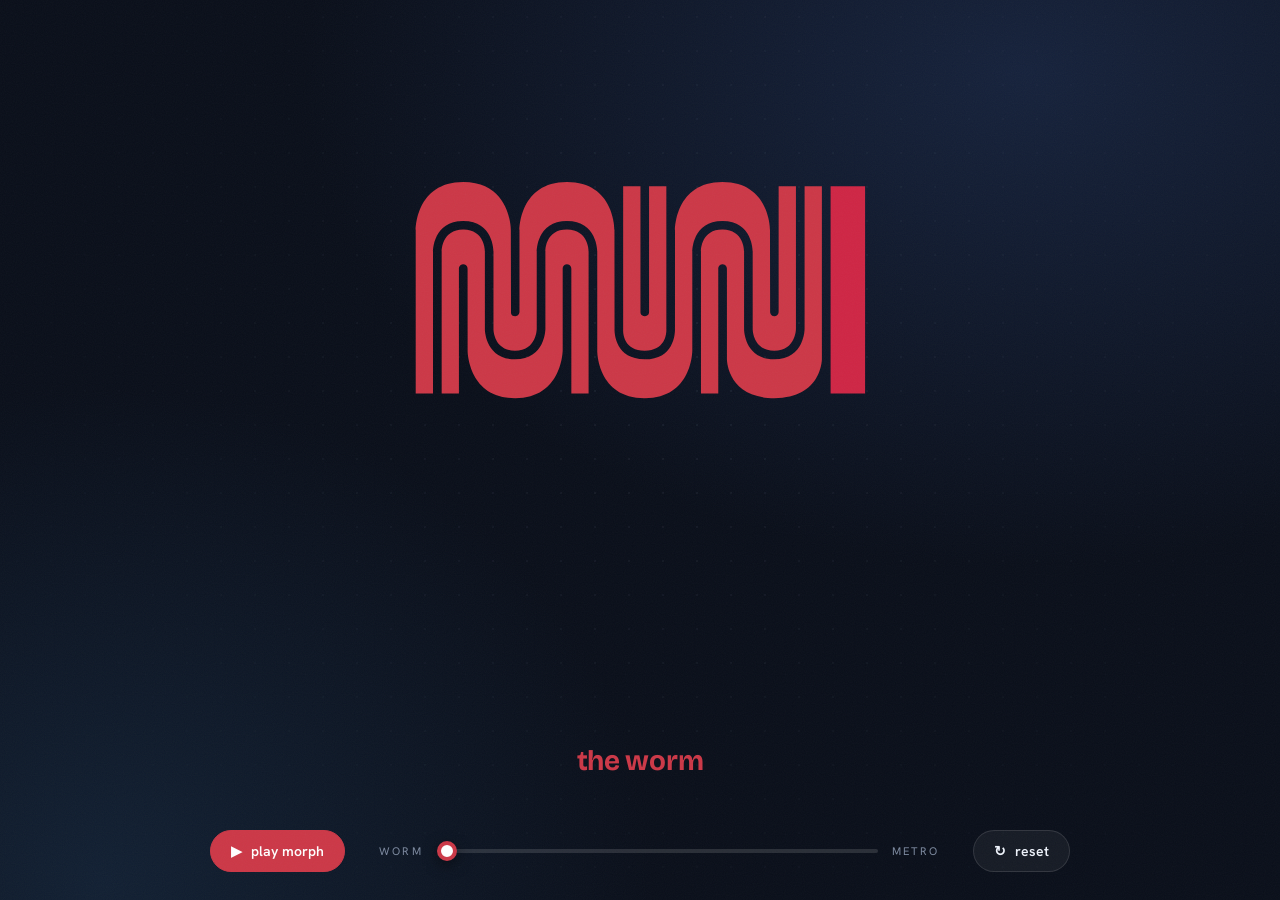
==== muni-worm-map.html @ df25c303 "init commit" ====
<!DOCTYPE html>
<html lang="en">
<head>
<meta charset="UTF-8" />
<meta name="viewport" content="width=device-width, initial-scale=1.0" />
<title>muni · the worm becomes the map</title>
<link rel="preconnect" href="https://fonts.googleapis.com" />
<link rel="preconnect" href="https://fonts.gstatic.com" crossorigin />
<link href="https://fonts.googleapis.com/css2?family=Bricolage+Grotesque:opsz,wght@12..96,500;12..96,700;12..96,800&family=Hanken+Grotesk:wght@400;500;600;700&display=swap" rel="stylesheet" />
<style>
  :root{
    --bg:#0a0f1a; --ink:#eef3fb; --muted:#7d8aa0;
    --worm:#cc3847;          /* official Muni "worm" red */
    --land:#152138;          /* SF silhouette behind the routes */
    --L:#92278f; --N:#1b9ad1; --M:#008752; --K:#569bbe; --J:#f5901e; --T:#d31245;
  }
  *{box-sizing:border-box;margin:0;padding:0}
  html,body{height:100%}
  body{
    background:
      radial-gradient(1200px 820px at 80% 8%, #16223c 0%, rgba(22,34,60,0) 60%),
      radial-gradient(1000px 900px at 8% 98%, #122033 0%, rgba(18,32,51,0) 55%),
      var(--bg);
    color:var(--ink); font-family:"Hanken Grotesk",sans-serif;
    min-height:100%; display:flex; flex-direction:column; overflow-x:hidden; position:relative;
  }
  body::before{ content:"";position:fixed;inset:0;pointer-events:none;z-index:0;
    background-image:radial-gradient(rgba(125,138,160,.10) 1px, transparent 1.4px);
    background-size:34px 34px;
    -webkit-mask-image:radial-gradient(circle at 52% 42%, #000 0%, rgba(0,0,0,.22) 72%, transparent 100%);
            mask-image:radial-gradient(circle at 52% 42%, #000 0%, rgba(0,0,0,.22) 72%, transparent 100%); }
  body::after{ content:"";position:fixed;inset:0;pointer-events:none;z-index:50;opacity:.04;
    background-image:url("data:image/svg+xml,%3Csvg xmlns='http://www.w3.org/2000/svg' width='160' height='160'%3E%3Cfilter id='n'%3E%3CfeTurbulence type='fractalNoise' baseFrequency='.9' numOctaves='2'/%3E%3C/filter%3E%3Crect width='100%25' height='100%25' filter='url(%23n)'/%3E%3C/svg%3E"); }

  main{position:relative;z-index:1;flex:1;display:flex;align-items:center;justify-content:center;padding:clamp(12px,3vh,48px) clamp(8px,2vw,32px) 0}
  .stage{width:min(1280px,100%);aspect-ratio:1200/640;position:relative;opacity:0;transition:opacity .7s ease}
  .stage.ready{opacity:1}
  svg{width:100%;height:100%;display:block;overflow:visible}
  #landPath{fill:var(--land)}

  .caption-bar{ position:relative;z-index:2;text-align:center;padding:6px 20px 2px;
    font-family:"Bricolage Grotesque",sans-serif;font-weight:700;letter-spacing:-.01em;
    font-size:clamp(17px,2.6vw,28px);line-height:1; }
  .caption-bar #cap{transition:color .4s ease}

  .legend{ position:relative;z-index:2;display:flex;gap:9px;flex-wrap:wrap;justify-content:center;padding:2px clamp(20px,5vw,72px) 0; }
  .chip{ --c:#888;display:flex;align-items:center;gap:8px;border:1px solid rgba(255,255,255,.09);
    background:rgba(255,255,255,.025);padding:6px 13px 6px 8px;border-radius:999px;font-size:12.5px;font-weight:600;
    opacity:0;transform:translateY(10px);transition:opacity .5s,transform .5s; }
  .chip .badge{ width:23px;height:23px;border-radius:7px;display:grid;place-items:center;
    font-family:"Bricolage Grotesque";font-weight:800;color:#fff;font-size:12px;background:var(--c);box-shadow:0 0 13px -2px var(--c); }
  .chip .nm{color:var(--muted);font-weight:500}
  .chip.on{opacity:1;transform:none}

  footer{ position:relative;z-index:2;padding:14px clamp(20px,5vw,72px) 28px;
    display:flex;align-items:center;gap:clamp(14px,3vw,34px);flex-wrap:wrap;justify-content:center; }
  .scrub-wrap{display:flex;align-items:center;gap:14px;flex:1;min-width:260px;max-width:560px}
  .scrub-wrap .end{font-size:11px;letter-spacing:.2em;text-transform:uppercase;color:var(--muted);white-space:nowrap}
  input[type=range]{ -webkit-appearance:none;appearance:none;height:4px;border-radius:99px;flex:1;
    background:linear-gradient(90deg,var(--worm) var(--p,0%), rgba(255,255,255,.13) var(--p,0%));cursor:pointer; }
  input[type=range]::-webkit-slider-thumb{ -webkit-appearance:none;width:20px;height:20px;border-radius:50%;
    background:#fff;border:4px solid var(--worm);box-shadow:0 4px 14px rgba(0,0,0,.5);transition:transform .15s; }
  input[type=range]::-webkit-slider-thumb:hover{transform:scale(1.15)}
  input[type=range]::-moz-range-thumb{width:18px;height:18px;border-radius:50%;background:#fff;border:4px solid var(--worm)}
  .btn{ font-family:"Hanken Grotesk";font-weight:600;font-size:14px;color:var(--ink);background:rgba(255,255,255,.05);
    border:1px solid rgba(255,255,255,.12);padding:11px 20px;border-radius:99px;cursor:pointer;display:flex;align-items:center;gap:9px;
    transition:background .2s,border-color .2s,transform .1s;white-space:nowrap; }
  .btn:hover{background:rgba(255,255,255,.1);border-color:rgba(255,255,255,.25)}
  .btn:active{transform:scale(.96)}
  .btn.primary{background:var(--worm);border-color:var(--worm);color:#fff}
  .btn.primary:hover{filter:brightness(1.08)}
  @media (max-width:640px){ header{flex-direction:column;align-items:flex-start} .caption{text-align:left} }
</style>
</head>
<body>
  <main>
    <div class="stage" id="stage">
      <svg id="svg" viewBox="0 0 1200 700" aria-label="Muni worm logo morphing into the real Muni Metro light rail map">
        <defs>
          <filter id="glow" x="-30%" y="-30%" width="160%" height="160%">
            <feGaussianBlur stdDev="1.7" result="b"/>
            <feMerge><feMergeNode in="b"/><feMergeNode in="SourceGraphic"/></feMerge>
          </filter>
          <!-- "goo": blur + alpha-threshold rounds the coastline and merges the neighborhoods into one silhouette -->
          <filter id="goo" x="-4%" y="-4%" width="108%" height="108%">
            <feGaussianBlur in="SourceGraphic" stdDev="7" result="b"/>
            <feColorMatrix in="b" type="matrix" values="1 0 0 0 0  0 1 0 0 0  0 0 1 0 0  0 0 0 17 -7"/>
          </filter>
          <clipPath id="frame"><rect x="0" y="0" width="1200" height="700"/></clipPath>
        </defs>
        <g id="land" clip-path="url(#frame)"><path id="landPath" filter="url(#goo)" d="M977.3 371.6 L982.2 372.6 L986.2 376.0 L1008.6 377.5 L1010.4 403.0 L958.3 407.1 L953.3 407.1 L947.6 408.9 L942.7 409.8 L937.6 409.4 L932.3 409.7 L927.3 410.2 L922.8 408.0 L918.2 405.2 L913.3 404.3 L912.4 411.1 L920.4 415.3 L925.4 417.1 L934.1 416.9 L939.5 415.7 L945.8 414.5 L952.5 415.5 L970.5 414.2 L988.2 413.8 L993.2 415.0 L999.4 414.3 L1005.0 414.2 L1010.0 414.5 L1014.5 416.9 L1015.2 423.2 L1019.5 429.6 L1024.1 427.0 L1039.1 441.5 L1048.5 453.9 L1056.7 464.8 L1042.1 467.7 L1036.3 468.1 L1023.8 468.2 L1022.1 472.8 L1025.1 476.9 L1033.3 478.5 L1038.4 478.9 L1043.7 478.5 L1048.9 478.3 L1054.1 478.1 L1050.0 480.9 L1045.1 482.5 L1040.4 484.4 L1035.8 486.9 L1030.9 486.2 L1025.8 487.0 L1020.8 483.7 L1016.0 480.5 L1011.7 477.6 L1006.7 477.9 L1011.5 480.2 L1015.2 484.0 L1014.6 489.1 L1011.9 494.1 L1009.6 498.7 L1014.4 500.3 L1014.5 505.7 L1013.8 510.6 L1011.9 515.4 L1017.0 517.0 L1022.0 517.0 L1025.8 513.4 L1028.7 509.3 L1033.8 508.6 L1037.3 512.4 L1040.7 516.5 L1045.1 519.5 L1048.3 523.4 L1052.9 521.3 L1057.3 523.7 L1061.6 521.2 L1066.9 515.1 L1069.8 510.4 L1062.9 522.0 L1068.5 516.2 L1065.0 523.4 L1070.8 517.8 L1067.2 525.0 L1072.7 519.4 L1079.1 528.5 L1083.1 522.8 L1080.8 529.7 L1088.4 525.7 L1086.2 532.3 L1089.3 537.1 L1094.3 537.6 L1099.0 535.4 L1104.5 537.7 L1092.1 545.3 L1087.5 547.3 L1104.4 544.6 L1113.1 541.7 L1100.0 548.9 L1116.3 546.2 L1113.3 564.5 L1090.8 572.2 L1093.0 579.8 L1111.8 574.2 L1091.5 582.6 L1076.6 572.0 L1072.3 568.7 L1086.7 583.3 L1100.3 598.0 L1083.1 588.3 L1078.5 594.6 L1104.6 614.0 L1101.2 620.4 L1084.7 609.2 L1079.3 616.6 L1085.5 621.0 L1108.2 639.4 L1085.1 624.0 L1078.1 633.3 L1100.6 649.9 L1077.5 634.4 L1070.5 643.2 L1074.1 646.7 L1081.3 652.4 L1085.7 655.2 L1089.6 658.5 L1093.9 661.2 L1089.2 659.0 L1085.3 655.7 L1080.9 652.9 L1076.9 649.6 L1072.6 646.8 L1075.0 636.3 L1070.5 638.4 L1066.2 635.6 L1062.4 631.4 L1058.2 628.2 L1053.2 625.8 L1047.9 625.8 L1043.6 623.2 L1040.7 619.1 L1035.8 617.9 L1030.9 616.9 L1024.8 618.0 L1019.9 616.9 L1018.0 612.2 L1014.5 608.6 L1011.0 604.3 L1010.0 599.4 L1009.5 594.4 L1009.0 589.4 L1005.7 585.6 L1002.9 579.2 L997.9 580.3 L993.1 581.8 L990.6 586.1 L987.3 589.9 L985.3 594.5 L980.9 596.9 L976.7 594.1 L971.9 592.6 L968.0 589.4 L964.3 586.1 L960.3 583.1 L956.3 580.1 L951.7 578.1 L946.8 579.1 L951.8 583.4 L956.0 586.0 L960.2 588.8 L964.2 591.9 L968.3 594.8 L970.5 599.4 L967.9 603.8 L967.8 608.8 L973.0 612.2 L976.9 615.4 L980.8 618.7 L985.4 620.6 L989.5 623.5 L993.3 626.8 L997.7 629.7 L1002.3 632.4 L1006.0 635.8 L1007.1 640.7 L1004.6 645.1 L1002.0 649.4 L998.4 653.3 L995.0 657.0 L991.9 661.0 L989.6 665.5 L987.1 669.9 L985.6 674.8 L988.4 678.9 L992.2 682.1 L994.8 686.5 L997.0 691.1 L1002.1 690.7 L1005.7 687.2 L1009.5 684.1 L1013.8 686.7 L1017.9 689.7 L1013.7 692.8 L1008.7 693.4 L1003.6 693.2 L997.7 693.0 L992.6 692.8 L987.5 692.4 L982.8 690.4 L977.7 689.7 L972.8 688.5 L967.8 687.8 L962.7 687.0 L957.7 685.5 L953.5 682.6 L948.4 682.9 L944.4 686.1 L941.4 690.1 L936.4 689.4 L932.3 685.9 L927.4 686.9 L922.7 685.1 L917.4 687.0 L914.1 690.9 L908.9 693.2 L874.2 693.4 L843.3 693.6 L843.6 687.4 L845.7 682.3 L850.9 673.4 L853.7 668.7 L858.4 666.1 L863.0 663.9 L867.6 660.1 L872.3 656.0 L876.0 651.0 L878.4 644.4 L881.0 638.7 L881.5 631.0 L880.6 625.2 L878.9 619.2 L877.6 612.8 L875.4 607.4 L873.9 602.5 L870.2 590.8 L867.9 583.7 L865.6 576.7 L864.0 570.0 L862.0 561.0 L860.4 553.7 L856.7 542.4 L853.0 533.0 L849.8 526.1 L845.9 516.5 L843.6 511.4 L841.1 506.9 L837.2 500.6 L834.7 495.3 L832.8 481.4 L832.8 475.1 L833.0 469.8 L832.5 464.0 L835.2 455.4 L839.1 448.5 L842.5 443.7 L844.5 439.1 L848.5 428.0 L847.8 423.0 L850.0 418.2 L851.5 412.3 L851.8 407.2 L851.8 398.5 L856.4 392.2 L865.4 389.1 L871.1 388.3 L881.8 386.1 L892.8 385.2 L892.2 377.1 L897.7 376.6 L903.2 376.2 L908.7 375.8 L914.3 375.4 L919.9 374.9 L925.4 374.5 L930.9 374.1 L936.4 373.7 L942.1 373.3 L947.5 372.9 L953.0 372.5 L958.5 372.1 L964.0 371.7 L969.5 371.3 L975.0 370.9ZM432.2 282.4 L433.2 295.2 L434.1 308.6 L435.3 322.0 L435.2 335.5 L436.0 349.2 L436.8 362.4 L437.5 375.8 L438.3 389.2 L439.0 402.7 L439.8 416.1 L440.5 429.5 L441.3 442.9 L441.8 456.5 L442.5 469.8 L443.2 483.4 L443.7 491.8 L444.3 503.4 L445.1 518.9 L445.7 529.2 L440.0 529.8 L434.8 529.7 L426.8 529.6 L421.8 529.5 L416.7 529.5 L411.7 529.4 L406.7 529.3 L396.6 530.0 L391.6 530.4 L386.6 530.9 L381.6 531.4 L379.7 539.2 L366.2 535.9 L360.4 536.5 L356.8 540.2 L351.7 545.9 L345.4 545.3 L341.0 542.3 L335.5 542.1 L327.5 544.5 L321.7 544.0 L318.0 540.1 L315.1 532.5 L313.0 527.8 L313.7 521.4 L317.4 516.0 L321.4 511.9 L314.2 508.7 L308.4 506.3 L302.6 502.4 L297.8 499.9 L291.4 498.0 L285.9 497.7 L279.1 497.7 L273.6 497.7 L265.8 499.0 L254.3 498.8 L254.8 493.6 L253.9 488.6 L252.9 483.3 L253.1 477.3 L252.3 472.0 L253.2 467.0 L252.5 461.9 L251.1 456.9 L250.8 451.9 L251.1 446.7 L250.0 441.7 L248.5 436.7 L248.2 431.6 L249.7 424.7 L249.1 419.2 L248.3 414.2 L246.9 409.3 L247.6 402.9 L247.0 397.8 L244.5 393.4 L242.9 388.4 L243.1 383.3 L241.3 377.7 L240.1 372.8 L239.7 367.0 L238.6 362.1 L239.4 357.0 L238.6 352.0 L237.6 346.9 L237.3 341.8 L236.3 334.4 L235.5 328.8 L234.9 323.8 L235.2 318.5 L235.0 313.4 L233.0 307.9 L232.2 302.4 L232.6 296.8 L244.1 292.9 L249.4 292.6 L254.8 292.1 L261.0 291.8 L266.9 291.4 L273.1 291.1 L279.3 290.7 L285.4 290.4 L291.5 290.0 L297.6 289.7 L303.8 289.4 L309.9 289.0 L315.8 288.6 L322.1 288.2 L328.1 287.9 L334.2 287.6 L340.4 287.3 L346.3 287.0 L352.4 286.7 L358.6 286.3 L364.6 286.0 L370.8 285.6 L376.9 285.2 L382.9 284.9 L389.2 284.5 L395.2 284.2 L401.2 283.9 L407.4 283.5 L413.4 283.2 L419.6 282.9 L426.2 282.5 L432.2 282.4ZM524.8 386.8 L527.6 394.1 L532.8 400.8 L537.2 406.2 L536.3 413.1 L542.6 416.3 L549.7 417.7 L556.1 419.7 L561.1 421.7 L565.4 424.7 L575.0 424.7 L584.3 435.4 L588.1 442.1 L592.6 445.3 L602.6 446.9 L607.5 448.7 L609.5 454.7 L613.2 458.7 L618.9 460.7 L622.3 465.1 L627.4 467.1 L630.3 471.2 L629.7 477.9 L630.9 482.7 L624.5 490.2 L623.0 495.1 L630.8 495.3 L636.7 495.5 L640.7 501.2 L647.0 502.9 L652.4 505.4 L658.8 507.2 L663.5 508.6 L668.9 509.7 L677.4 511.6 L683.3 513.0 L677.1 521.1 L672.7 523.6 L668.0 526.4 L661.6 529.7 L654.9 532.7 L647.1 536.4 L640.2 540.6 L634.3 543.5 L629.1 546.4 L623.7 549.9 L619.4 553.6 L615.9 557.2 L612.7 561.3 L608.7 566.7 L605.5 572.2 L603.4 576.8 L601.4 581.8 L599.7 588.1 L592.3 588.1 L587.2 587.8 L579.3 587.6 L574.1 587.3 L564.6 585.2 L558.8 583.2 L553.0 581.7 L547.2 580.1 L541.4 578.6 L535.6 577.0 L530.7 575.7 L524.3 574.0 L518.7 571.8 L517.8 579.0 L517.8 588.0 L517.8 596.6 L510.3 597.6 L505.2 597.7 L500.0 597.7 L495.0 597.7 L489.8 597.8 L484.7 597.8 L479.6 597.9 L474.5 597.9 L469.3 598.0 L464.2 598.0 L459.3 612.3 L458.9 620.0 L458.7 625.2 L448.0 616.5 L444.3 611.4 L443.4 605.8 L445.0 601.0 L445.6 587.5 L446.2 574.4 L446.8 560.2 L447.4 545.4 L446.8 535.1 L446.1 530.1 L445.3 520.8 L444.4 505.4 L443.7 491.8 L443.3 484.7 L442.6 471.4 L441.8 457.8 L441.3 444.5 L440.6 431.1 L439.9 417.7 L439.1 404.2 L445.2 403.1 L451.3 402.8 L457.4 402.4 L463.8 402.1 L469.6 402.0 L476.3 401.6 L482.0 401.4 L488.7 400.7 L494.6 400.4 L493.9 386.9 L499.9 386.6 L505.3 387.5 L511.1 385.1 L508.8 379.4 L505.3 372.8 L511.2 371.9 L515.2 375.8 L518.6 380.0 L522.6 383.3ZM284.6 497.8 L291.4 498.0 L296.2 499.3 L302.6 502.4 L307.3 505.7 L314.2 508.7 L320.8 509.9 L317.4 516.0 L313.7 521.4 L308.3 526.4 L314.3 528.5 L318.0 540.0 L321.7 544.0 L327.5 544.5 L335.5 542.1 L341.0 542.3 L345.4 545.3 L351.7 545.9 L356.7 541.0 L360.4 536.5 L366.2 535.9 L378.5 540.7 L380.9 536.1 L386.6 530.9 L391.6 530.4 L396.6 530.0 L401.7 529.5 L411.7 529.4 L416.7 529.5 L421.8 529.5 L426.8 529.6 L432.6 529.7 L440.0 529.8 L446.1 530.1 L446.8 535.1 L447.4 545.0 L446.8 559.1 L446.4 569.5 L445.6 587.5 L445.0 601.0 L443.4 605.8 L444.0 610.9 L448.0 616.5 L457.6 629.1 L459.3 634.0 L463.3 648.3 L464.7 654.1 L466.1 661.6 L466.6 668.6 L466.7 677.1 L466.8 684.2 L466.9 689.4 L463.7 693.8 L410.7 694.5 L395.3 693.8 L389.0 693.8 L382.4 694.5 L339.5 694.5 L315.6 695.2 L288.8 695.2 L286.3 690.7 L284.8 684.3 L283.7 677.3 L282.8 671.7 L280.2 666.4 L279.3 660.1 L278.4 655.0 L277.2 649.0 L275.4 642.9 L274.1 637.7 L272.3 631.9 L270.9 625.5 L270.1 620.4 L268.5 614.4 L268.4 608.8 L267.5 603.3 L265.8 597.8 L259.3 549.1 L258.4 543.8 L257.1 538.4 L256.5 533.2 L257.2 528.0 L256.5 522.9 L255.2 517.9 L255.9 512.9 L256.0 506.8 L255.4 501.6 L264.7 498.3 L272.4 499.0 L279.1 497.7 L284.6 497.8ZM598.3 -16.0 L596.9 -11.2 L597.2 -2.4 L594.4 3.1 L590.5 8.6 L590.7 15.9 L594.5 20.8 L599.5 22.6 L600.8 27.6 L602.1 38.0 L602.8 44.0 L603.8 51.5 L604.7 58.2 L605.5 65.0 L606.3 71.7 L607.1 78.5 L607.9 85.4 L608.7 92.1 L600.9 93.3 L591.3 94.9 L582.0 96.1 L572.1 98.6 L563.6 100.7 L554.4 103.1 L545.1 105.4 L536.2 107.7 L531.1 108.9 L510.3 114.2 L503.5 116.0 L497.4 117.5 L491.3 119.1 L485.2 121.1 L473.3 124.3 L467.2 125.6 L461.1 125.5 L454.9 125.8 L448.6 127.4 L442.2 128.8 L436.0 128.7 L429.9 128.7 L423.8 127.9 L417.7 128.7 L411.1 126.7 L406.2 125.6 L395.2 121.9 L391.0 111.2 L394.1 107.3 L388.1 109.0 L383.0 99.6 L386.0 95.0 L389.8 89.7 L393.0 83.6 L396.4 76.6 L396.8 71.5 L399.2 65.2 L401.1 58.9 L402.6 54.1 L404.4 49.2 L405.7 44.1 L408.2 39.3 L410.8 34.9 L413.0 29.4 L415.1 24.3 L416.7 18.8 L417.2 13.8 L419.0 8.9 L421.5 2.4 L423.6 -4.5 L424.6 -9.7 L425.0 -15.3 L425.4 -20.8 L427.9 -26.0 L428.5 -33.0 L428.5 -39.2 L429.7 -45.2 L436.1 -44.7 L438.5 -40.2 L440.8 -34.7 L445.6 -33.1 L450.7 -32.0 L458.6 -31.5 L463.5 -30.3 L468.5 -29.2 L473.6 -34.3 L470.7 -28.2 L474.8 -24.7 L478.1 -20.9 L481.5 -16.3 L486.5 -12.9 L490.9 -9.0 L496.2 -12.6 L492.8 -8.1 L498.5 -5.9 L504.8 -3.2 L510.3 -1.6 L516.9 -2.5 L523.5 -2.6 L532.0 -4.2 L537.0 -5.5 L542.2 -6.6 L547.4 -8.2 L552.8 -9.3 L562.1 -13.0 L568.9 -11.5 L578.2 -12.2 L585.0 -14.3 L590.2 -15.2 L595.8 -15.1ZM810.0 253.7 L816.9 247.1 L820.9 251.1 L826.8 255.1 L832.5 249.3 L837.0 253.5 L842.8 251.8 L844.6 260.2 L845.3 269.4 L846.1 278.8 L846.8 288.1 L843.3 293.9 L842.1 299.1 L840.2 304.2 L837.4 309.9 L835.5 316.4 L836.0 323.1 L838.8 329.4 L843.6 334.7 L848.6 339.5 L852.2 344.7 L853.9 352.2 L854.6 361.4 L855.2 370.6 L855.3 376.1 L854.0 381.3 L853.2 387.0 L851.1 396.7 L845.2 399.3 L840.0 400.6 L834.1 402.2 L828.1 404.7 L822.8 405.6 L817.5 405.7 L812.3 405.8 L807.0 406.0 L800.7 405.8 L795.3 405.9 L788.0 406.1 L782.8 406.3 L769.6 406.6 L763.2 406.8 L757.7 407.0 L751.1 407.1 L745.4 407.6 L732.4 409.2 L730.5 404.4 L731.0 398.5 L730.5 392.8 L730.1 387.0 L729.6 381.3 L729.1 374.8 L728.7 369.5 L727.9 358.1 L727.0 346.5 L726.6 340.8 L726.1 335.0 L725.8 329.5 L725.3 323.8 L724.4 312.2 L724.0 306.5 L723.6 300.7 L723.0 293.5 L722.2 288.2 L722.1 280.5 L721.3 271.2 L720.9 265.8 L720.3 257.0 L722.6 252.5 L730.3 244.4 L735.7 239.0 L739.9 234.8 L743.7 231.0 L747.6 227.2 L752.3 222.5 L756.3 218.6 L762.2 212.7 L765.9 209.0 L772.6 216.2 L778.0 221.5 L783.8 227.3 L790.4 234.1 L801.3 245.1 L809.8 253.6ZM460.2 159.6 L460.9 171.7 L461.8 185.9 L462.6 199.5 L463.3 212.9 L464.0 226.3 L454.3 227.6 L447.9 228.0 L441.8 228.3 L435.7 228.7 L429.5 229.0 L423.5 229.4 L417.4 229.7 L411.3 230.1 L405.2 230.4 L399.1 230.8 L392.9 231.2 L386.9 231.5 L380.8 231.9 L374.7 232.2 L368.6 232.6 L362.5 232.9 L356.4 233.3 L350.3 233.6 L344.2 234.0 L338.1 234.3 L332.0 234.7 L325.9 235.0 L319.8 235.4 L313.7 235.7 L307.6 236.1 L301.5 236.4 L295.4 236.8 L289.3 237.1 L283.2 237.5 L277.1 237.8 L271.0 238.2 L264.9 238.5 L258.8 238.9 L252.7 239.2 L246.6 239.6 L240.0 240.0 L228.1 244.2 L228.2 238.6 L228.0 233.6 L228.1 228.4 L228.1 223.4 L228.3 216.9 L228.0 211.5 L228.3 206.5 L227.4 200.9 L226.1 195.3 L221.7 191.1 L220.0 185.9 L218.4 181.1 L220.3 175.7 L219.1 169.5 L224.0 167.3 L225.9 162.6 L226.4 157.6 L229.7 153.5 L230.7 148.0 L235.8 146.6 L241.2 144.6 L246.8 143.1 L247.2 148.6 L260.3 161.9 L254.7 161.2 L247.5 161.9 L242.4 162.3 L246.7 173.1 L258.0 172.4 L264.5 172.1 L273.2 169.9 L279.3 169.5 L285.4 169.2 L291.5 168.8 L297.6 168.4 L303.7 168.1 L309.8 167.7 L322.0 167.0 L328.0 166.6 L334.1 166.3 L340.3 165.9 L340.4 157.1 L345.6 152.1 L351.7 151.8 L357.8 151.4 L363.9 151.1 L370.0 150.7 L376.1 150.4 L375.3 136.9 L381.4 136.6 L387.5 136.3 L393.6 135.9 L399.7 135.6 L405.8 135.3 L411.9 134.9 L418.0 134.5 L424.2 134.2 L430.2 133.8 L436.3 133.5 L442.4 133.1 L448.8 132.7 L455.2 132.3 L459.0 138.1 L459.4 144.8 L460.2 158.4ZM639.4 223.5 L640.4 230.1 L631.1 231.6 L621.7 233.1 L612.0 234.7 L603.0 236.1 L593.6 237.6 L584.2 239.1 L577.0 240.3 L566.1 242.3 L566.4 248.9 L567.5 255.7 L568.6 262.3 L569.6 269.0 L570.6 275.0 L561.5 277.3 L548.3 279.4 L543.3 278.4 L537.4 276.9 L530.6 277.3 L525.3 277.6 L518.7 277.3 L512.7 277.7 L506.2 278.7 L500.7 279.0 L494.8 278.6 L488.8 279.0 L482.7 279.3 L476.4 279.7 L470.3 280.0 L464.1 280.3 L457.8 280.7 L451.3 281.1 L445.2 281.4 L439.2 281.7 L433.2 282.1 L427.1 282.4 L421.0 282.8 L414.8 283.2 L408.8 283.5 L402.7 283.8 L396.8 284.2 L390.4 284.5 L384.2 284.8 L378.3 285.1 L372.2 285.5 L366.0 285.9 L360.3 286.2 L354.0 286.6 L347.8 286.9 L341.5 287.2 L335.3 287.6 L329.4 287.8 L323.3 288.1 L317.4 288.5 L310.9 288.9 L305.0 289.3 L298.8 289.6 L292.6 289.9 L286.6 290.3 L280.6 290.7 L274.6 291.0 L268.3 291.4 L262.2 291.7 L256.2 292.0 L250.1 292.2 L244.1 292.9 L232.5 295.8 L230.4 290.8 L230.7 284.5 L230.6 279.2 L229.5 272.8 L228.2 267.6 L228.4 258.3 L228.4 252.9 L228.4 246.0 L240.0 240.0 L246.6 239.6 L252.7 239.2 L258.8 238.9 L264.9 238.5 L271.0 238.2 L277.1 237.8 L283.2 237.5 L289.3 237.1 L295.4 236.8 L301.5 236.4 L307.6 236.1 L313.7 235.7 L319.8 235.4 L325.9 235.0 L332.0 234.7 L338.1 234.3 L344.2 234.0 L350.3 233.6 L356.4 233.3 L362.5 232.9 L368.6 232.6 L374.7 232.2 L380.8 231.9 L386.9 231.5 L392.9 231.2 L399.1 230.8 L405.2 230.4 L411.3 230.1 L417.4 229.7 L423.5 229.4 L429.5 229.0 L435.7 228.7 L441.8 228.3 L447.9 228.0 L454.3 227.6 L460.7 227.2 L466.7 226.9 L472.8 226.5 L478.9 226.2 L485.0 225.9 L491.1 225.5 L497.2 225.2 L503.3 224.5 L509.4 223.6 L515.4 222.6 L521.5 221.6 L527.6 220.6 L533.6 219.6 L540.0 218.6 L551.9 216.8 L557.7 215.9 L562.3 222.9 L563.3 228.8 L564.4 235.8 L573.8 233.9 L583.2 232.6 L592.5 231.1 L601.9 229.6 L611.0 228.1 L620.6 226.5 L630.0 225.0 L639.4 223.5ZM570.9 275.8 L572.0 282.5 L573.0 289.2 L574.0 295.3 L574.9 301.2 L576.5 311.0 L584.4 310.4 L592.7 309.8 L600.3 309.2 L606.0 308.8 L608.1 313.8 L608.2 321.6 L607.9 328.5 L604.5 334.8 L600.4 338.5 L596.3 331.7 L582.4 330.9 L576.0 333.6 L571.2 335.6 L567.2 338.8 L564.4 343.1 L560.2 353.7 L558.5 358.6 L556.1 366.5 L554.0 371.0 L553.4 376.7 L550.9 383.0 L542.3 381.7 L536.5 379.7 L526.9 380.6 L522.0 382.9 L517.0 377.7 L513.0 373.7 L506.9 372.7 L508.8 379.4 L511.1 385.1 L506.9 388.5 L499.9 386.6 L493.9 386.9 L494.6 400.4 L488.7 400.7 L482.4 401.3 L476.3 401.6 L470.4 401.8 L464.7 402.3 L457.4 402.4 L451.3 402.8 L445.2 403.1 L439.4 403.4 L438.4 390.8 L437.7 377.4 L436.9 364.0 L436.1 350.2 L435.3 336.8 L434.6 323.7 L434.3 310.3 L433.3 296.8 L432.5 283.4 L437.9 281.8 L443.9 281.5 L450.1 281.1 L456.4 280.8 L462.8 280.4 L468.9 280.0 L475.0 279.7 L481.2 279.4 L487.3 279.0 L493.4 278.7 L499.4 278.4 L506.2 278.7 L511.6 278.4 L517.7 277.4 L523.9 277.0 L530.6 277.3 L536.0 277.0 L542.2 278.3 L548.3 279.4 L561.5 277.3 L570.9 275.8ZM735.8 526.6 L742.4 525.9 L748.8 524.7 L748.5 529.9 L757.4 527.2 L762.6 528.2 L762.1 534.6 L761.1 544.0 L767.7 544.7 L774.4 546.1 L780.3 545.5 L785.9 543.3 L790.0 556.0 L784.4 557.9 L778.8 559.8 L773.2 561.6 L767.6 563.5 L770.4 572.2 L764.8 574.0 L759.2 575.8 L753.6 577.7 L748.0 579.5 L742.4 581.4 L736.8 583.2 L730.9 595.0 L727.3 608.1 L725.3 614.8 L722.1 620.1 L720.5 630.8 L717.6 640.4 L726.9 649.2 L721.4 668.8 L721.8 673.8 L727.1 676.1 L732.6 680.5 L738.9 686.3 L737.1 693.7 L726.5 693.9 L719.0 693.5 L713.4 693.1 L706.2 693.8 L694.2 694.0 L672.8 694.1 L649.1 694.1 L642.0 693.7 L635.8 694.2 L626.3 694.2 L619.1 693.8 L612.2 694.4 L603.5 694.4 L565.8 694.6 L572.5 690.4 L582.6 686.0 L591.6 682.2 L596.9 679.1 L608.3 671.4 L613.1 668.2 L617.6 662.9 L622.1 657.6 L625.6 653.5 L629.4 648.9 L633.8 643.5 L638.8 635.3 L642.2 629.6 L647.1 620.9 L650.7 614.9 L653.8 609.8 L658.7 601.7 L664.7 592.0 L667.5 587.2 L670.9 581.6 L673.8 576.7 L678.9 568.3 L682.4 562.3 L685.6 557.1 L691.3 550.3 L694.3 546.3 L700.1 538.9 L705.1 532.5 L709.0 527.9 L712.7 523.2 L718.0 524.6 L723.7 525.8 L730.1 526.5 L735.8 526.6ZM958.5 269.5 L970.0 270.3 L952.9 274.1 L950.4 280.7 L949.6 286.2 L948.9 291.1 L946.4 295.5 L950.3 299.3 L956.2 298.3 L957.2 305.0 L960.9 292.5 L962.7 305.4 L964.0 291.8 L968.6 305.0 L972.0 288.5 L974.2 304.5 L976.6 287.6 L980.4 305.7 L967.4 306.7 L973.8 315.3 L975.8 306.4 L979.7 320.5 L981.1 297.6 L984.0 320.2 L989.1 319.9 L987.4 296.8 L990.8 322.1 L979.1 324.1 L979.4 333.7 L978.0 338.6 L978.7 346.4 L979.2 351.4 L982.1 355.5 L977.2 356.7 L970.1 357.4 L965.2 358.0 L969.3 361.0 L969.9 366.2 L973.7 369.6 L964.0 371.7 L958.5 372.1 L953.0 372.5 L947.5 372.9 L942.1 373.3 L936.4 373.7 L930.9 374.1 L925.4 374.5 L920.1 374.9 L914.3 375.4 L908.7 375.8 L903.2 376.2 L897.7 376.6 L892.2 377.1 L892.8 385.2 L881.8 386.1 L875.7 386.6 L869.7 388.8 L859.9 389.5 L856.2 396.2 L850.8 397.8 L852.4 391.7 L853.3 384.0 L855.3 376.1 L855.2 370.6 L854.6 361.4 L853.9 352.2 L853.0 347.1 L850.9 342.3 L847.1 337.9 L840.8 332.2 L837.6 327.5 L835.4 319.8 L836.6 311.6 L840.2 304.2 L842.1 299.1 L843.3 293.9 L843.4 288.3 L852.3 287.7 L857.8 287.2 L863.3 286.8 L868.8 286.4 L874.3 286.0 L879.8 285.6 L885.3 285.1 L890.8 284.7 L896.3 284.3 L901.8 283.9 L907.4 283.5 L907.0 277.9 L912.2 273.6 L923.8 272.8 L934.5 272.0 L939.8 271.6 L940.5 281.1 L941.2 290.1 L948.6 280.9 L952.5 271.1 L958.5 269.5ZM869.0 -9.8 L866.9 7.9 L880.6 0.5 L872.5 10.4 L884.8 6.2 L874.6 17.2 L888.8 11.8 L894.3 19.5 L881.6 28.7 L896.5 23.0 L886.5 33.8 L889.1 39.4 L896.8 38.4 L903.9 33.2 L898.7 37.6 L894.4 40.7 L895.9 48.9 L907.4 41.2 L898.3 51.2 L911.0 46.2 L908.7 51.7 L903.5 56.0 L909.3 53.3 L908.0 58.3 L910.7 63.6 L920.3 60.9 L915.6 70.9 L919.1 75.6 L919.5 80.9 L936.1 98.6 L940.4 102.0 L953.6 98.6 L942.9 107.1 L955.7 107.1 L945.3 114.4 L956.2 116.3 L945.7 121.6 L960.3 124.3 L961.5 136.2 L945.2 137.8 L942.8 142.6 L955.2 141.7 L945.1 145.2 L942.4 149.7 L950.5 149.1 L943.4 153.6 L940.3 160.0 L936.4 164.7 L930.7 168.8 L926.3 173.3 L916.7 182.8 L904.8 177.0 L900.5 172.6 L896.1 168.1 L892.5 164.6 L887.3 159.2 L878.5 150.4 L873.0 144.8 L857.0 154.2 L851.2 148.5 L845.1 142.3 L839.3 136.4 L830.7 144.3 L827.7 138.1 L826.6 131.5 L825.5 124.6 L824.5 117.9 L823.4 111.2 L822.3 104.5 L827.6 103.6 L830.6 96.3 L829.5 89.4 L838.6 88.0 L847.2 86.6 L846.1 79.9 L855.5 78.4 L864.9 76.9 L871.5 75.8 L870.5 69.5 L869.6 63.3 L868.5 56.8 L867.5 50.5 L860.8 51.6 L859.9 46.2 L858.6 38.0 L857.6 31.4 L856.5 24.6 L855.4 18.0 L854.4 11.3 L845.1 12.7 L844.0 6.0 L842.9 -0.7 L852.5 -3.1 L859.5 -3.3 L869.0 -9.8ZM851.8 398.5 L850.2 405.0 L852.1 409.8 L850.0 418.2 L848.0 422.8 L848.5 428.0 L846.6 434.8 L842.7 442.3 L839.7 447.6 L835.2 455.4 L833.0 460.2 L832.2 467.8 L832.8 475.1 L833.0 480.4 L828.0 481.7 L825.4 486.9 L824.2 492.1 L821.6 497.0 L818.3 501.4 L807.0 510.5 L795.9 517.3 L790.4 520.3 L784.4 522.1 L777.5 523.2 L767.3 522.9 L761.5 522.9 L756.5 523.3 L751.2 524.3 L742.4 525.9 L736.2 526.6 L730.1 526.5 L723.7 525.8 L718.0 524.6 L712.7 523.2 L716.7 518.1 L722.1 511.3 L716.3 505.3 L710.9 502.3 L713.7 497.9 L720.2 491.8 L726.6 485.0 L730.3 479.7 L733.0 473.0 L734.1 467.3 L735.4 461.2 L737.9 453.7 L739.7 448.2 L741.2 443.3 L742.8 438.0 L744.6 431.4 L745.5 426.2 L748.8 419.5 L750.5 413.6 L750.6 407.9 L755.8 406.9 L763.2 406.8 L768.6 406.9 L781.2 406.3 L786.8 406.2 L793.7 406.0 L800.7 405.8 L806.2 405.6 L811.7 405.5 L816.9 405.4 L822.0 405.2 L827.5 405.2 L833.1 402.5 L840.0 400.6 L845.0 399.2 L850.8 397.8ZM523.4 573.8 L529.1 575.3 L535.0 576.8 L540.7 578.4 L545.7 579.7 L550.6 581.2 L558.2 583.0 L564.0 584.6 L569.6 586.5 L575.0 587.3 L583.9 587.6 L589.9 588.0 L598.5 588.1 L598.4 595.4 L597.8 600.7 L597.1 608.1 L596.6 614.0 L595.7 621.2 L595.2 626.4 L593.6 632.7 L591.6 637.4 L586.3 644.8 L582.2 649.4 L578.4 653.4 L574.7 657.7 L571.2 661.4 L565.6 667.1 L559.0 672.3 L553.2 675.1 L546.0 677.1 L540.4 677.5 L525.8 677.6 L517.4 677.7 L510.9 677.8 L505.8 678.0 L496.6 680.7 L492.0 683.0 L486.8 686.9 L482.5 691.2 L478.1 694.5 L468.7 694.5 L466.9 689.4 L466.8 684.2 L466.7 677.1 L466.6 670.3 L466.3 664.0 L465.4 657.1 L464.0 651.3 L460.2 637.7 L458.8 632.0 L458.7 626.3 L458.9 620.0 L459.3 612.3 L459.8 599.3 L469.3 598.0 L474.5 597.9 L479.6 597.9 L484.7 597.8 L489.8 597.8 L495.0 597.7 L500.0 597.7 L505.2 597.7 L510.3 597.6 L515.4 597.6 L517.8 588.0 L517.8 579.0 L517.7 572.7 L523.4 573.8ZM720.8 -30.5 L721.4 -25.1 L722.9 -18.2 L726.4 -12.9 L728.3 -3.0 L728.7 3.2 L729.8 9.9 L730.9 16.6 L731.9 23.3 L733.0 30.0 L734.1 36.7 L735.1 43.4 L736.2 50.2 L737.3 56.9 L728.6 58.9 L719.2 60.4 L713.4 61.4 L704.0 62.9 L691.1 65.0 L681.8 66.5 L672.4 68.0 L663.0 69.5 L662.0 62.8 L652.6 64.3 L643.3 65.8 L633.8 67.3 L624.3 68.8 L614.9 70.3 L606.3 71.7 L605.5 65.0 L604.7 58.2 L603.8 51.5 L603.0 44.7 L602.1 38.0 L601.3 31.3 L600.1 21.8 L594.5 20.8 L590.7 15.9 L590.0 10.9 L592.6 4.7 L597.7 1.3 L596.2 -10.3 L598.0 -15.1 L603.7 -20.3 L614.6 -21.3 L623.2 -22.0 L629.2 -23.8 L634.5 -24.8 L640.8 -26.1 L644.4 -30.0 L642.7 -25.3 L634.4 -23.9 L629.3 -21.1 L623.7 -21.1 L619.5 -18.3 L614.1 -16.5 L608.2 -14.8 L605.2 -10.4 L606.0 -5.3 L610.6 -7.8 L615.7 -7.6 L620.7 -8.4 L625.5 -10.0 L630.8 -10.0 L626.8 -13.3 L621.9 -12.0 L616.8 -11.2 L622.1 -12.2 L624.6 -16.6 L629.5 -15.3 L633.7 -19.1 L638.8 -19.7 L633.9 -18.2 L638.7 -16.7 L643.8 -16.9 L648.9 -17.8 L654.3 -18.7 L659.5 -19.7 L664.5 -20.6 L679.2 -23.6 L684.9 -23.5 L679.2 -23.5 L668.3 -21.7 L679.2 -23.3 L674.5 -21.8 L669.4 -21.6 L674.2 -19.5 L679.5 -20.3 L674.3 -19.4 L669.3 -18.6 L674.2 -16.9 L679.4 -17.7 L684.1 -15.8 L679.3 -14.4 L684.5 -13.6 L679.6 -12.6 L684.5 -11.4 L679.5 -10.4 L684.3 -9.1 L687.2 -13.8 L686.9 -27.5 L689.7 -18.4 L691.7 -31.4 L695.9 -19.5 L698.0 -32.4 L702.5 -22.8 L711.6 -26.9 L718.6 -24.8 L712.9 -28.1 L719.1 -25.1 L719.6 -30.2 L720.3 -35.3ZM608.3 671.4 L600.9 676.4 L593.7 681.2 L587.1 684.1 L576.9 688.5 L563.3 694.3 L554.9 694.5 L546.8 694.5 L539.2 694.5 L531.3 694.5 L523.5 694.5 L517.7 694.5 L510.3 693.8 L505.2 694.5 L491.1 694.7 L485.8 694.5 L480.1 694.5 L484.3 689.4 L489.7 684.6 L495.4 681.3 L502.6 678.6 L510.9 677.8 L516.1 677.7 L524.1 677.6 L536.4 677.5 L546.0 677.1 L551.4 675.8 L559.0 672.3 L564.9 667.7 L570.9 661.8 L574.7 657.7 L578.4 653.4 L582.2 649.4 L585.6 645.6 L589.1 641.3 L591.9 636.8 L594.3 631.0 L595.3 626.0 L596.1 617.5 L596.7 612.2 L597.8 600.7 L598.4 595.4 L599.6 588.8 L601.3 582.1 L603.4 576.8 L605.5 572.2 L608.2 567.5 L612.0 562.1 L615.9 557.2 L619.4 553.6 L623.7 549.9 L629.1 546.4 L634.3 543.5 L640.2 540.6 L647.5 536.9 L652.9 533.6 L661.6 529.7 L666.6 527.1 L672.7 523.6 L677.1 521.1 L687.1 515.2 L696.3 509.9 L702.7 506.0 L708.1 502.2 L713.9 503.9 L723.7 509.3 L716.7 518.1 L712.7 523.2 L709.0 527.9 L705.5 532.4 L701.0 537.8 L697.0 542.9 L691.3 550.3 L687.6 554.8 L682.4 562.3 L678.9 568.3 L674.2 576.0 L671.3 580.9 L667.5 587.2 L664.7 592.0 L660.8 598.4 L654.2 609.1 L651.1 614.3 L647.5 620.4 L644.0 626.2 L638.8 635.3 L635.8 640.3 L630.0 648.2 L625.6 653.5 L622.1 657.6 L618.6 661.7 L613.1 668.2 L608.3 671.4ZM727.0 346.5 L727.8 356.8 L728.7 368.4 L729.1 374.8 L729.5 379.8 L730.0 385.4 L730.4 391.2 L730.9 396.9 L731.3 402.7 L730.8 408.5 L742.1 408.5 L750.6 407.2 L750.5 413.6 L748.8 419.5 L745.9 425.5 L744.6 431.4 L743.1 436.6 L741.2 443.3 L739.7 448.2 L734.4 449.6 L725.4 450.3 L719.5 450.7 L713.6 451.2 L707.7 451.6 L701.9 452.1 L696.5 452.5 L690.1 452.8 L685.0 451.9 L682.3 442.8 L675.2 442.5 L669.9 442.9 L670.4 449.3 L669.5 454.7 L666.8 447.6 L660.4 441.1 L647.3 431.1 L637.4 428.0 L634.9 432.4 L629.6 434.4 L623.3 441.4 L618.1 440.3 L612.8 437.6 L611.7 432.2 L609.4 427.4 L605.8 422.9 L602.5 418.2 L609.4 416.4 L615.8 415.2 L620.8 411.3 L620.3 405.4 L623.5 399.6 L625.0 393.6 L626.1 388.2 L627.2 382.7 L628.4 376.6 L632.9 371.6 L637.2 365.8 L640.2 360.5 L642.6 356.0 L650.4 354.9 L657.3 353.8 L663.1 350.7 L669.4 350.2 L674.9 349.7 L688.3 348.8 L700.9 347.9 L713.6 346.9 L719.8 346.4 L726.5 345.9ZM1079.8 -116.7 L1097.5 -111.3 L1079.4 -114.3 L1077.2 -107.6 L1076.0 -102.4 L1072.3 -98.5 L1063.2 -95.2 L1054.4 -90.5 L1037.4 -81.6 L1038.8 -76.5 L1041.0 -68.9 L1044.3 -62.9 L1050.2 -57.9 L1056.3 -55.5 L1061.5 -55.9 L1065.8 -58.7 L1070.7 -61.4 L1073.8 -65.4 L1078.4 -67.5 L1085.0 -68.1 L1089.8 -69.9 L1094.6 -71.7 L1100.6 -73.3 L1106.3 -72.8 L1105.7 -67.4 L1102.8 -62.7 L1096.8 -58.9 L1093.7 -53.2 L1093.1 -47.6 L1093.3 -41.2 L1097.9 -45.0 L1096.9 -39.9 L1094.6 -24.6 L1090.3 -20.9 L1086.8 -16.9 L1082.4 -19.9 L1076.7 -20.8 L1071.3 -20.2 L1066.1 -20.8 L1061.2 -19.4 L1056.5 -22.8 L1050.2 -24.6 L1045.3 -28.3 L1039.7 -30.6 L1034.1 -34.4 L1031.7 -38.9 L1028.1 -42.6 L1030.3 -48.0 L1032.4 -52.9 L1033.0 -57.8 L1033.1 -64.1 L1036.1 -70.4 L1034.9 -76.3 L1019.8 -104.7 L1015.9 -112.2 L1013.4 -107.3 L1014.4 -112.4 L1012.1 -118.6 L1009.8 -123.2 L1007.0 -128.7 L1004.3 -133.3 L992.8 -155.6 L992.2 -163.2 L994.1 -169.3 L995.9 -175.4 L999.4 -185.6 L1004.3 -188.6 L1013.7 -193.6 L1017.9 -196.5 L1023.7 -199.1 L1025.9 -204.1 L1025.1 -199.0 L1040.3 -194.1 L1050.5 -190.9 L1055.5 -183.2 L1057.8 -178.7 L1067.2 -161.0 L1070.7 -154.4 L1080.0 -136.7 L1084.0 -129.1 L1081.7 -121.5 L1079.8 -116.8ZM851.2 148.5 L857.0 154.2 L869.7 141.4 L875.5 147.3 L884.1 156.0 L890.4 162.4 L896.1 168.1 L900.5 172.6 L904.8 177.0 L913.7 185.9 L909.2 190.4 L901.0 198.6 L888.3 211.3 L883.9 206.9 L879.5 202.4 L867.2 214.6 L871.2 219.4 L875.6 223.9 L862.9 236.6 L850.3 249.2 L844.0 251.7 L838.6 252.1 L832.5 249.3 L829.0 252.8 L820.9 251.1 L816.9 247.1 L810.4 253.6 L801.3 245.1 L792.5 236.2 L787.0 230.6 L780.7 224.2 L775.0 218.5 L766.1 209.6 L772.0 202.9 L776.3 198.6 L781.2 193.7 L787.9 187.0 L796.3 178.6 L800.6 174.3 L804.1 170.8 L813.2 161.7 L820.1 154.8 L825.9 149.0 L830.1 144.9 L838.2 136.8 L842.6 139.7 L848.1 145.4ZM721.2 253.4 L720.8 264.1 L721.3 270.3 L721.7 275.9 L722.6 287.2 L723.0 292.4 L723.5 299.0 L724.0 305.7 L723.9 311.4 L725.2 322.0 L725.6 327.8 L726.1 333.6 L726.5 339.5 L726.9 345.3 L719.8 346.4 L713.6 346.9 L700.9 347.9 L691.5 348.6 L675.7 349.8 L669.4 350.2 L663.1 350.7 L657.1 351.3 L651.1 354.6 L650.4 343.1 L649.9 337.1 L649.3 328.7 L644.1 329.0 L638.7 328.8 L632.2 329.3 L631.9 335.3 L631.6 344.3 L627.6 349.3 L622.2 345.4 L617.9 341.7 L619.5 346.4 L612.5 347.2 L605.0 346.5 L601.6 341.9 L603.0 336.9 L606.0 332.8 L608.1 322.7 L608.2 315.1 L606.0 308.8 L610.8 305.6 L618.0 297.7 L620.1 290.7 L621.8 285.5 L629.9 279.0 L641.2 271.6 L643.8 265.8 L648.6 262.9 L654.1 256.8 L660.4 256.4 L668.6 256.4 L673.7 256.0 L681.2 255.6 L687.5 255.1 L692.6 254.6 L700.1 254.0 L706.5 253.6 L711.7 253.7 L720.4 253.0ZM845.9 516.5 L849.8 526.1 L853.0 533.0 L855.2 538.4 L859.8 551.4 L861.7 559.6 L864.0 570.0 L865.6 576.7 L867.9 583.7 L870.2 590.8 L872.8 598.8 L875.4 607.4 L877.6 612.8 L878.7 618.3 L877.0 623.5 L875.8 630.9 L874.6 636.6 L872.3 628.4 L870.8 620.5 L866.0 617.1 L860.4 619.0 L854.9 620.8 L850.4 618.2 L845.1 614.7 L840.7 612.2 L834.4 615.4 L832.5 609.8 L827.1 610.7 L821.0 612.7 L815.4 614.6 L809.8 616.4 L807.0 607.9 L804.2 599.3 L801.4 590.6 L798.5 582.0 L792.9 583.8 L787.3 585.7 L781.7 587.5 L783.8 593.7 L777.7 594.2 L776.0 589.4 L771.1 591.1 L767.6 582.6 L762.1 584.6 L759.2 575.8 L764.8 574.0 L770.4 572.2 L767.6 563.5 L773.2 561.6 L778.8 559.8 L784.4 557.9 L790.0 556.0 L787.2 547.4 L780.3 545.5 L774.4 546.1 L767.7 544.7 L761.4 544.6 L762.1 534.6 L762.6 529.4 L757.4 527.2 L748.5 529.9 L748.8 524.7 L756.5 523.3 L761.5 522.9 L767.3 522.9 L773.3 523.0 L781.6 522.8 L790.4 520.3 L795.9 517.3 L803.6 512.8 L815.7 503.8 L820.3 499.0 L823.1 494.5 L824.9 489.6 L825.6 484.4 L831.9 480.4 L833.8 491.5 L835.6 498.0 L841.1 506.9 L843.6 511.4 L845.9 516.5ZM959.3 156.6 L943.5 160.7 L954.6 163.7 L942.8 167.2 L946.7 170.4 L951.9 170.0 L957.2 169.7 L952.2 170.2 L946.9 170.5 L943.3 174.1 L948.6 173.7 L954.0 173.3 L948.8 173.9 L943.4 174.3 L947.7 177.0 L952.9 176.6 L958.3 176.2 L953.1 176.8 L947.7 177.1 L952.4 179.5 L957.7 179.1 L952.6 179.6 L947.4 180.0 L952.0 182.2 L957.3 181.8 L952.2 182.3 L947.0 182.7 L951.7 184.8 L956.7 184.4 L951.8 185.5 L946.8 185.3 L951.5 187.1 L956.5 186.8 L951.5 187.4 L946.5 188.2 L955.9 188.6 L943.5 189.8 L927.0 198.2 L930.1 202.8 L942.5 201.3 L945.9 205.7 L957.6 204.0 L958.8 210.8 L946.4 213.1 L946.8 218.5 L975.9 216.4 L978.0 235.8 L959.7 225.6 L947.8 226.1 L948.2 231.1 L949.5 237.6 L952.7 242.5 L954.3 234.1 L953.9 239.3 L953.7 245.1 L968.3 251.8 L954.6 248.4 L957.7 257.9 L957.0 262.9 L964.2 263.2 L972.3 265.3 L958.4 267.4 L953.1 269.4 L948.6 280.9 L943.0 289.4 L940.5 281.1 L939.8 271.6 L934.5 272.0 L927.7 272.5 L912.2 273.6 L906.7 274.0 L907.3 281.3 L901.8 283.9 L896.3 284.3 L890.8 284.7 L885.3 285.1 L879.8 285.6 L874.3 286.0 L868.8 286.4 L863.3 286.8 L857.8 287.2 L852.3 287.7 L846.8 288.1 L846.1 278.8 L845.3 269.4 L844.6 260.2 L844.0 251.7 L849.1 249.9 L862.9 236.6 L874.4 225.1 L871.2 219.4 L866.8 215.0 L879.5 202.4 L883.9 206.9 L888.3 211.3 L901.0 198.6 L907.4 192.2 L913.7 185.9 L923.3 176.3 L930.7 168.8 L935.0 165.3 L940.2 163.9 L942.8 157.3 L950.8 157.1 L959.2 156.5ZM738.6 65.2 L739.4 70.3 L740.4 76.7 L741.4 83.1 L742.5 89.4 L743.5 95.8 L744.5 102.2 L735.9 104.5 L726.5 106.0 L727.6 112.9 L728.7 119.5 L729.8 126.3 L720.5 127.8 L711.0 129.3 L701.7 130.8 L692.7 132.2 L682.9 133.8 L673.5 135.3 L664.2 136.8 L654.8 138.3 L645.3 139.8 L635.9 141.4 L626.5 142.9 L625.4 136.2 L624.3 129.4 L623.2 122.6 L613.8 124.1 L612.8 117.4 L611.8 111.0 L610.8 104.8 L609.8 98.4 L608.7 92.1 L607.9 85.4 L607.1 78.5 L606.3 71.7 L614.9 70.3 L624.3 68.8 L633.8 67.3 L643.3 65.8 L652.6 64.3 L662.0 62.8 L663.0 69.5 L672.4 68.0 L681.8 66.5 L691.1 65.0 L700.5 63.5 L709.5 62.0 L715.7 61.0 L728.6 58.9 L738.0 57.4 L738.3 63.6ZM534.6 123.5 L535.0 129.9 L535.4 136.7 L536.2 150.1 L537.2 168.6 L537.9 182.4 L538.5 192.0 L538.8 197.4 L539.2 205.1 L539.6 211.9 L540.0 218.6 L533.6 219.6 L527.6 220.6 L521.5 221.6 L515.4 222.6 L509.4 223.6 L503.3 224.5 L497.2 225.2 L491.1 225.5 L485.0 225.9 L478.9 226.2 L472.8 226.5 L466.7 226.9 L463.3 214.3 L462.6 200.9 L461.9 187.5 L461.1 173.9 L460.2 159.6 L459.5 146.1 L459.0 138.1 L459.1 132.9 L460.2 126.2 L467.2 125.6 L473.3 124.3 L485.2 121.1 L491.3 119.1 L497.4 117.5 L503.5 116.0 L510.3 114.2 L531.1 108.9 L534.2 117.1 L534.6 123.5ZM602.6 419.0 L606.2 423.6 L610.3 428.7 L612.0 433.9 L613.8 438.6 L619.8 441.5 L628.1 438.0 L631.7 434.2 L636.8 430.4 L644.1 427.6 L657.5 438.9 L664.7 444.9 L668.5 450.6 L669.9 442.9 L675.2 442.5 L682.6 442.0 L682.7 447.7 L685.7 452.0 L695.2 452.5 L701.9 452.1 L707.7 451.6 L713.6 451.2 L719.5 450.7 L725.4 450.3 L734.4 449.6 L739.8 449.2 L736.0 459.3 L734.2 466.2 L733.0 473.0 L730.3 479.7 L726.6 485.0 L720.6 491.5 L713.7 497.9 L709.7 501.1 L705.0 504.3 L699.3 508.1 L687.8 514.9 L678.7 511.9 L673.7 510.7 L668.3 509.8 L663.1 508.2 L653.8 505.9 L649.2 503.6 L640.7 501.2 L638.0 496.6 L633.1 494.6 L626.6 496.8 L623.0 492.8 L629.5 486.5 L630.7 481.6 L629.6 476.0 L630.2 469.7 L625.1 466.4 L619.7 461.6 L615.0 459.1 L610.1 456.5 L609.1 451.2 L604.1 447.1 L596.3 446.2 L591.3 444.7 L584.3 436.3 L578.6 426.6 L582.8 423.8 L589.2 422.1 L595.8 420.2 L601.0 418.6ZM605.0 346.5 L610.7 347.5 L616.0 346.1 L622.2 345.4 L625.9 348.8 L631.1 346.8 L631.1 339.1 L631.9 333.8 L638.7 328.8 L644.1 329.0 L649.3 328.7 L649.9 337.1 L650.3 342.6 L651.2 353.9 L644.4 356.0 L640.2 360.5 L637.2 365.8 L632.9 371.6 L630.2 376.6 L627.2 382.7 L626.1 388.2 L625.0 393.6 L623.5 399.6 L620.3 405.4 L620.8 411.3 L617.2 415.5 L609.4 416.4 L602.5 418.2 L595.8 420.2 L589.2 422.1 L583.6 423.0 L578.7 425.0 L568.4 424.7 L563.3 423.2 L557.1 420.0 L552.2 418.5 L547.3 417.3 L539.4 416.2 L538.1 410.9 L533.6 401.5 L528.4 395.4 L524.8 386.8 L524.1 381.5 L535.2 379.8 L542.3 381.7 L547.6 383.6 L553.0 380.7 L553.3 373.1 L556.1 366.5 L558.5 358.6 L560.2 353.7 L563.5 348.0 L564.7 342.0 L568.8 337.4 L573.1 334.7 L579.9 331.9 L596.0 328.6 L597.4 335.9 L600.7 340.8 L604.6 345.0ZM834.4 615.4 L832.6 620.7 L831.0 625.5 L825.4 623.5 L823.8 629.1 L826.7 634.9 L821.4 635.3 L813.4 633.6 L811.3 639.8 L809.6 645.4 L807.9 650.3 L794.9 645.9 L784.7 642.4 L781.0 645.7 L780.2 651.0 L783.4 655.9 L783.3 662.1 L756.6 653.2 L751.5 657.9 L750.1 665.9 L746.4 669.4 L744.8 674.8 L741.3 679.1 L734.7 679.9 L729.8 677.9 L721.8 673.8 L721.4 668.8 L726.9 649.2 L716.9 645.3 L719.5 633.9 L722.1 620.1 L725.3 614.8 L727.3 608.1 L732.6 597.9 L736.8 583.2 L742.4 581.4 L748.0 579.5 L753.6 577.7 L759.2 575.8 L762.1 584.6 L767.6 582.6 L770.4 590.8 L776.0 589.4 L777.7 594.2 L783.8 593.7 L781.7 587.5 L787.3 585.7 L792.9 583.8 L798.5 582.0 L801.4 590.6 L804.2 599.3 L807.0 607.9 L809.8 616.4 L815.4 614.6 L821.0 612.7 L826.3 611.0 L832.0 609.1 L834.4 615.4ZM850.4 618.2 L854.9 620.8 L860.4 619.0 L866.0 617.1 L870.8 620.5 L872.1 627.5 L873.4 633.9 L876.5 627.6 L877.5 622.4 L880.8 626.6 L881.7 635.6 L880.1 640.5 L876.9 649.1 L873.8 654.0 L869.7 659.3 L865.2 662.7 L860.3 664.8 L854.7 667.6 L851.4 672.6 L848.2 678.0 L843.6 687.4 L841.4 693.6 L835.5 693.7 L828.2 693.7 L802.0 693.8 L796.4 693.8 L790.5 693.8 L785.1 693.8 L779.7 693.8 L774.4 693.8 L768.9 693.8 L762.8 693.8 L737.1 693.7 L739.4 687.2 L733.3 681.4 L739.3 679.6 L744.8 674.8 L746.4 669.4 L750.1 665.9 L751.5 657.9 L756.6 653.2 L783.3 662.1 L785.3 656.5 L780.7 652.9 L780.4 647.2 L783.2 642.2 L794.9 645.9 L807.9 650.3 L809.6 645.4 L811.2 640.4 L813.0 635.6 L821.4 635.3 L826.7 634.9 L823.3 630.5 L825.4 623.5 L831.0 625.5 L832.6 620.7 L834.4 615.4 L837.6 610.9 L845.1 614.7 L849.3 617.5ZM750.3 137.5 L751.2 142.7 L752.2 149.4 L753.4 156.2 L754.3 162.8 L755.3 169.5 L756.6 176.3 L747.7 178.4 L738.3 180.0 L739.4 186.7 L730.0 188.2 L720.7 189.7 L712.5 191.0 L706.4 192.0 L698.3 193.3 L692.6 194.2 L683.2 195.7 L673.9 197.2 L664.5 198.8 L655.0 200.3 L645.5 201.8 L636.1 203.3 L635.3 198.1 L634.0 189.9 L632.9 183.1 L638.2 182.2 L638.1 175.5 L637.0 168.7 L636.0 162.5 L629.3 158.6 L638.0 154.8 L646.7 153.4 L652.9 151.7 L675.0 147.4 L680.3 146.6 L693.6 144.5 L704.3 142.7 L712.4 141.4 L721.6 139.9 L730.6 138.4 L730.8 133.0 L729.8 126.3 L728.7 119.5 L727.6 112.9 L726.5 106.0 L735.9 104.5 L745.2 102.9 L745.6 109.3 L746.7 115.9 L747.8 122.7 L748.9 129.5 L751.1 135.9ZM629.3 158.6 L634.2 161.0 L637.0 168.7 L638.1 175.5 L639.1 182.2 L632.9 183.1 L634.0 189.9 L635.0 196.6 L636.1 203.3 L637.2 210.0 L638.3 216.8 L639.4 223.5 L630.0 225.0 L620.6 226.5 L611.0 228.1 L601.9 229.6 L592.5 231.1 L583.2 232.6 L574.9 233.9 L565.1 235.3 L563.3 228.8 L562.3 222.9 L561.2 216.2 L551.9 216.8 L540.0 218.6 L539.6 211.9 L539.2 205.1 L538.8 197.4 L538.5 192.0 L537.9 182.4 L537.2 168.6 L543.1 167.7 L549.9 167.3 L555.6 166.9 L563.3 165.7 L569.1 164.8 L574.8 163.9 L580.6 162.9 L586.5 162.0 L592.9 161.0 L598.7 159.8 L606.0 159.9 L611.3 159.6 L619.3 158.3 L628.7 156.9ZM690.2 239.3 L691.2 246.0 L692.6 254.6 L687.5 255.1 L681.2 255.6 L673.7 256.0 L668.6 256.4 L661.1 257.1 L654.1 256.8 L651.3 261.2 L643.8 265.8 L641.2 271.6 L633.6 278.8 L624.6 283.2 L621.8 287.9 L619.5 293.0 L612.2 304.8 L608.3 308.6 L600.3 309.2 L592.7 309.8 L584.4 310.4 L576.5 311.0 L575.7 306.1 L574.0 295.3 L573.0 289.2 L572.0 282.5 L570.9 275.8 L569.6 269.0 L568.6 262.3 L567.5 255.7 L566.4 248.9 L565.4 242.1 L574.9 240.8 L584.2 239.1 L593.6 237.6 L603.0 236.1 L612.0 234.7 L621.7 233.1 L631.1 231.6 L640.4 230.1 L649.8 228.6 L659.3 227.1 L668.8 225.6 L678.2 224.1 L687.5 222.6 L688.6 229.3 L689.6 236.0ZM608.7 92.1 L609.8 98.4 L610.8 104.8 L611.8 111.0 L612.8 117.4 L613.8 124.1 L623.2 122.6 L624.3 129.4 L625.4 136.2 L626.5 142.9 L627.6 149.6 L628.7 156.9 L619.3 158.3 L612.1 159.5 L606.0 159.9 L598.7 159.8 L593.4 160.6 L587.5 161.8 L581.7 162.7 L575.9 163.6 L570.0 164.6 L564.5 165.5 L558.0 166.6 L552.2 167.2 L544.1 167.6 L537.9 168.0 L536.4 154.7 L535.6 141.2 L535.0 129.9 L534.6 123.5 L534.2 117.1 L533.8 110.6 L545.1 105.4 L554.4 103.1 L563.6 100.7 L572.1 98.6 L582.0 96.1 L590.9 93.8 L600.9 93.3 L608.7 92.1ZM759.0 -49.8 L763.0 -44.9 L776.5 -39.4 L785.0 -32.4 L789.5 -35.3 L796.0 -32.9 L791.1 -38.0 L800.5 -31.8 L799.1 -42.2 L806.8 -47.3 L800.1 -42.5 L807.2 -32.0 L812.3 -29.9 L811.8 -36.4 L807.1 -38.2 L808.5 -43.8 L804.5 -40.6 L808.5 -43.9 L811.6 -48.3 L823.9 -47.7 L829.2 -29.8 L823.8 -47.6 L814.6 -49.1 L823.6 -47.2 L818.6 -47.9 L821.3 -43.7 L816.3 -44.4 L819.3 -40.2 L824.3 -39.4 L819.2 -39.3 L823.4 -36.5 L818.3 -37.2 L822.2 -33.8 L816.7 -34.1 L820.9 -31.3 L825.9 -30.4 L820.8 -30.5 L824.5 -27.0 L829.6 -24.8 L834.5 -22.7 L833.6 -38.4 L838.8 -18.0 L847.3 -30.1 L845.5 -16.6 L849.9 -13.8 L856.6 -24.1 L852.9 -13.0 L867.0 -21.4 L869.0 -9.8 L862.2 -4.7 L854.4 -3.3 L842.9 -0.7 L844.0 6.0 L845.1 12.7 L852.3 11.6 L855.4 18.0 L856.5 24.6 L857.6 31.4 L858.6 38.0 L859.7 44.9 L860.8 51.6 L851.4 53.1 L845.2 54.0 L836.9 51.2 L832.0 46.9 L827.6 43.0 L821.1 37.3 L814.3 31.3 L810.0 27.6 L801.0 19.7 L794.3 13.8 L787.7 8.1 L781.0 2.2 L776.6 -1.6 L767.7 -9.5 L764.7 -15.8 L763.7 -22.6 L763.5 -27.9 L770.5 -28.5 L764.8 -30.0 L758.8 -30.5 L763.7 -31.9 L770.5 -31.4 L771.9 -26.1 L779.3 -25.9 L774.5 -27.6 L779.7 -27.5 L773.1 -30.7 L762.5 -41.3 L755.1 -47.6ZM742.3 -40.3 L750.7 -32.4 L756.1 -31.4 L755.9 -26.2 L762.9 -27.3 L764.7 -15.8 L765.8 -9.1 L774.3 -3.6 L781.0 2.2 L787.7 8.1 L794.3 13.8 L798.9 17.9 L799.8 23.3 L801.0 31.3 L802.4 40.1 L793.1 41.6 L783.7 43.1 L774.3 44.6 L775.4 51.3 L776.5 58.1 L777.6 64.8 L778.6 71.2 L779.6 77.6 L780.6 83.9 L771.3 85.4 L765.0 86.4 L752.5 88.5 L743.2 89.9 L741.7 84.4 L740.7 78.0 L739.6 71.7 L738.6 65.2 L737.5 58.2 L736.4 51.5 L735.3 44.8 L734.3 38.1 L733.2 31.3 L732.2 24.9 L731.1 17.9 L730.0 11.2 L728.9 4.6 L727.8 -2.2 L727.2 -9.7 L725.6 -14.8 L721.5 -21.5 L725.1 -17.9 L729.4 -15.2 L734.3 -14.0 L739.1 -15.4 L743.3 -18.3 L747.6 -22.2 L751.0 -26.0 L750.0 -32.2 L742.1 -40.0ZM753.9 220.9 L747.6 227.2 L743.7 231.0 L739.9 234.8 L735.7 239.0 L731.0 243.7 L722.7 251.9 L711.7 253.7 L706.5 253.6 L700.1 254.0 L693.8 254.5 L691.8 249.4 L690.7 242.7 L689.6 236.0 L688.6 229.3 L687.5 222.6 L678.2 224.1 L668.8 225.6 L659.3 227.1 L649.8 228.6 L640.4 230.1 L639.4 223.5 L638.3 216.8 L637.2 210.0 L636.1 203.3 L642.7 202.3 L655.0 200.3 L664.5 198.8 L673.9 197.2 L683.2 195.7 L692.6 194.2 L698.3 193.3 L706.4 192.0 L712.5 191.0 L720.7 189.7 L730.0 188.2 L739.4 186.7 L738.3 180.0 L747.7 178.4 L755.9 177.1 L758.7 189.8 L759.7 196.5 L760.8 203.2 L761.9 210.6 L757.2 217.7ZM807.1 69.2 L812.4 72.3 L818.1 77.9 L819.1 84.2 L820.2 90.9 L826.3 89.9 L830.1 93.6 L831.3 100.9 L827.0 103.7 L822.7 106.7 L824.5 117.9 L815.1 119.4 L805.8 120.9 L799.9 121.9 L787.0 124.0 L777.6 125.5 L768.3 126.9 L758.9 128.5 L749.6 130.0 L748.0 124.0 L746.9 117.3 L745.9 110.6 L744.8 103.9 L743.7 97.1 L742.7 90.7 L752.5 88.5 L761.9 86.9 L771.3 85.4 L778.7 84.2 L779.6 77.6 L778.6 71.2 L777.6 64.8 L776.6 58.8 L775.4 51.3 L774.3 44.6 L783.7 43.1 L789.4 42.2 L798.7 40.7 L803.5 46.8 L804.7 54.2 L805.6 60.3 L806.7 66.7ZM763.2 211.6 L761.0 204.6 L759.9 197.9 L758.9 191.2 L756.7 178.2 L755.7 171.1 L754.5 164.3 L753.5 157.6 L752.5 150.9 L751.4 144.3 L750.3 137.5 L750.3 130.6 L758.9 128.5 L768.3 126.9 L775.6 125.8 L787.0 124.0 L796.3 122.4 L802.1 121.5 L815.1 119.4 L824.5 117.9 L825.5 124.6 L826.6 131.5 L827.7 138.1 L828.5 143.8 L826.4 148.9 L821.5 153.4 L815.1 159.8 L807.1 167.8 L801.2 173.7 L796.3 178.6 L788.6 186.3 L781.2 193.7 L776.3 198.6 L772.7 202.5 L765.9 209.0ZM342.7 121.9 L340.6 130.5 L340.0 152.4 L342.5 165.8 L334.1 166.3 L328.0 166.6 L322.0 167.0 L309.8 167.7 L303.7 168.1 L297.6 168.4 L291.5 168.8 L285.4 169.2 L279.3 169.5 L273.2 169.9 L267.7 170.2 L258.0 172.4 L246.7 173.1 L241.5 162.8 L246.9 161.8 L252.1 163.1 L260.3 161.9 L247.2 148.6 L246.8 143.1 L250.1 139.2 L254.2 135.9 L258.0 132.5 L260.7 128.1 L263.7 123.7 L268.0 121.1 L272.6 118.2 L277.4 119.6 L282.9 119.7 L288.2 119.5 L293.3 118.8 L298.2 117.8 L303.6 116.5 L308.9 117.5 L313.2 120.5 L317.7 123.1 L322.4 125.1 L327.3 123.3 L332.1 121.2 L337.1 123.0 L342.1 121.9ZM836.9 51.2 L841.0 54.7 L849.3 53.4 L855.9 52.3 L867.5 50.5 L868.5 56.8 L869.6 63.3 L870.5 69.5 L871.5 75.8 L864.9 76.9 L855.5 78.4 L849.5 79.4 L847.2 86.6 L840.2 87.7 L834.1 88.7 L826.3 89.9 L820.2 90.9 L819.1 84.2 L818.1 78.4 L817.0 71.5 L807.7 73.0 L806.7 66.7 L805.6 60.3 L804.7 54.4 L803.6 47.6 L802.4 40.1 L801.4 33.4 L800.3 26.6 L799.2 20.0 L807.6 25.5 L814.3 31.3 L821.1 37.3 L827.6 43.0 L832.0 46.9 L836.9 51.2ZM460.4 125.5 L459.3 131.5 L448.8 132.7 L442.4 133.1 L436.3 133.5 L430.2 133.8 L424.2 134.2 L418.0 134.5 L411.9 134.9 L405.8 135.3 L399.7 135.6 L393.6 135.9 L387.5 136.3 L381.4 136.6 L375.3 136.9 L376.1 150.4 L370.0 150.7 L363.9 151.1 L357.8 151.4 L351.7 151.8 L345.6 152.1 L340.0 152.4 L340.6 130.5 L340.9 124.3 L345.3 121.7 L350.1 119.3 L354.5 116.4 L358.1 112.6 L362.2 109.5 L368.5 109.6 L373.6 109.2 L378.1 105.9 L381.3 102.0 L385.9 106.9 L391.7 108.2 L395.2 121.9 L406.2 125.6 L411.1 126.7 L417.7 128.7 L423.8 127.9 L429.9 128.7 L436.0 128.7 L442.2 128.8 L448.6 127.4 L454.9 125.8 L460.4 125.5ZM731.8 139.2 L721.6 139.9 L713.5 141.2 L706.9 142.3 L695.6 144.0 L685.1 145.8 L676.1 147.2 L657.4 150.3 L650.7 152.8 L638.0 154.8 L629.2 156.2 L627.6 149.6 L626.5 142.9 L635.9 141.4 L645.3 139.8 L654.8 138.3 L664.2 136.8 L673.5 135.3 L682.9 133.8 L688.6 132.9 L701.7 130.8 L711.0 129.3 L720.5 127.8 L729.8 126.3 L730.8 133.0 L731.8 139.2Z"/></g>
        <g id="stations" filter="url(#glow)"></g>
        <g id="lines" filter="url(#glow)"></g>
        <!-- the REAL Landor "muni" worm (Wikimedia Commons, public domain). These exact paths are the morph sources. -->
        <g id="worm" transform="translate(330,104.6) scale(1.2)">
          <path fill="#cc3847" d="M 186.58169,175.13043 V 86.598007 c 0,0 0,-26.844754 -27.01179,-26.844754 -26.84491,0 -26.84491,26.844754 -26.84491,26.844754 v 69.262123 c 0,0 0,19.2703 -19.27625,19.2703 -19.228462,0 -19.228462,-19.2703 -19.228462,-19.2703 V 86.598007 c 0,0 0,-26.844754 -26.892545,-26.844754 -26.928272,0 -26.928272,26.844754 -26.928272,26.844754 V 213.3429 H 24.999989 V 67.369547 c 0,0 0,-42.36958 42.327744,-42.36958 42.333847,0 42.333847,42.36958 42.333847,42.36958 l 0.16689,73.669633 c 0,0 -0.16689,3.33399 3.62027,3.33399 4.03786,0 3.9125,-3.87083 3.9125,-3.87083 V 67.369547 c 0,0 0,-42.36958 42.20866,-42.36958 42.41126,0 42.3337,42.36958 42.3337,42.36958 l 0.0779,88.490583 c 0,0 -1.2465,26.97011 26.89255,26.97011 28.17478,0 26.88659,-26.97011 26.88659,-26.97011 l 0.0351,-88.490583 c 0,0 0,-42.36958 42.25628,-42.36958 42.28607,0 42.28607,42.36958 42.28607,42.36958 l 0.1252,73.132793 c 0,0 -0.1252,3.87083 3.74562,3.87083 3.82899,0 3.82899,-3.87083 3.82899,-3.87083 V 28.661921 h 15.40543 V 155.86013 c 0,0 0,19.2703 -19.23442,19.2703 -19.2703,0 -19.2703,-19.2703 -19.2703,-19.2703 V 86.598007 c 0,0 0,-26.844754 -26.88659,-26.844754 -26.85071,0 -26.85071,26.844754 -26.85071,26.844754 v 88.532423 c 0,0 0,42.25033 -42.32789,42.25033 -42.29202,0 -42.29202,-42.25033 -42.29202,-42.25033"/>
          <path fill="#cf2645" d="m 394.28444,28.661968 h 30.7156 V 213.34298 h -30.7156 z m 0,0"/>
          <path fill="#cc3847" d="m 71.204583,175.13051 -0.04133,-73.09114 c 0,0 0,-3.870796 -3.835,-3.870796 -3.864667,0 -3.864667,3.870796 -3.864667,3.870796 V 213.34298 H 48.105784 V 86.598104 c 0,0 0,-19.228467 19.222466,-19.228467 19.234603,0 19.234603,19.228467 19.234603,19.228467 v 69.262146 c 0,0 0,26.97006 26.886397,26.97006 26.97607,0 26.97607,-26.97006 26.97607,-26.97006 V 86.598104 c 0,0 -0.33987,-19.228467 19.14513,-19.228467 19.312,0 19.312,19.228467 19.312,19.228467 V 213.34298 h -15.3578 V 102.03937 c 0,0 0,-3.870796 -3.9542,-3.870796 -3.7456,0 -3.7456,3.870796 -3.7456,3.870796 v 73.09114 c 0,0 -0.501,42.25033 -42.3756,42.25033 -41.8744,0 -42.2442,-42.25033 -42.2442,-42.25033"/>
          <path fill="#cc3847" d="M 209.63918,156.03318 V 28.661968 h 15.4056 V 140.50245 c 0,0 -0.37573,3.8708 3.829,3.8708 4.24047,0 3.829,-3.8708 3.829,-3.8708 V 28.661968 h 15.39347 V 155.86025 c 0,0 1.58653,19.27026 -19.22247,19.27026 -20.77333,0 -19.2346,-19.09733 -19.2346,-19.09733"/>
          <path fill="#cc3847" d="m 302.00658,182.83031 v -80.79094 c 0,0 0,-3.870796 -3.9542,-3.870796 -3.7514,0 -3.7514,3.870796 -3.7514,3.870796 V 213.34298 H 278.90131 V 86.598104 c 0,0 -0.3698,-19.228467 19.15107,-19.228467 19.22846,0 19.22846,19.228467 19.22846,19.228467 v 69.262146 c 0,0 0,26.97006 26.9284,26.97006 26.92827,0 26.92827,-26.97006 26.92827,-26.97006 V 28.661968 h 15.39953 V 182.83031 c 0,0 0,34.55053 -42.3278,34.55053 -42.20266,0 -42.20266,-34.55053 -42.20266,-34.55053"/>
        </g>
      </svg>
    </div>
  </main>

  <div class="caption-bar"><span id="cap">the worm</span></div>

  <div class="legend" id="legend"></div>

  <footer>
    <button class="btn primary" id="toggle"><span id="tIco">▶</span><span id="tTxt">play morph</span></button>
    <div class="scrub-wrap">
      <span class="end">worm</span>
      <input type="range" id="scrub" min="0" max="1000" value="0" />
      <span class="end">metro</span>
    </div>
    <button class="btn" id="replay"><span>↻</span> reset</button>
  </footer>

<script>
/* worm transform — must match <g id="worm"> above (getPointAtLength returns local coords) */
const WT={tx:330,ty:104.6,s:1.2};
const wx=x=>WT.tx+x*WT.s, wy=y=>WT.ty+y*WT.s;

/* metro target order aligned to the 6 worm sources below */
const TARGETS=['N','J','L','M','K','T'];
const META={ L:{name:'Taraval',color:'#92278f'}, N:{name:'Judah',color:'#1b9ad1'},
  M:{name:'Ocean View',color:'#008752'}, K:{name:'Ingleside',color:'#569bbe'},
  J:{name:'Church',color:'#f5901e'}, T:{name:'Third',color:'#d31245'} };

/* REAL Muni Metro geometry (DataSF "Muni Simple Routes", outbound), projected to this 1200x700 canvas */
const MAP={
  "L":[[919.6,83.6],[915.4,80.2],[911.2,76.8],[906.7,74.0],[901.6,74.5],[897.6,78.0],[893.8,81.7],[889.9,85.6],[886.1,89.4],[882.3,93.1],[878.5,97.0],[874.7,100.8],[870.8,104.5],[867.0,108.4],[863.2,112.2],[859.3,116.0],[855.5,119.8],[851.7,123.7],[847.9,127.5],[844.0,131.3],[840.2,135.1],[836.4,138.9],[832.6,142.7],[828.8,146.5],[824.9,150.3],[821.1,154.1],[817.3,157.9],[813.5,161.7],[809.6,165.5],[805.8,169.3],[802.0,173.2],[798.2,177.0],[794.4,180.9],[790.6,184.7],[786.7,188.4],[782.9,192.2],[779.1,196.1],[775.3,199.9],[771.4,203.7],[767.7,207.6],[763.9,211.4],[760.0,215.2],[756.2,219.0],[752.3,222.8],[748.6,226.6],[744.7,230.4],[740.9,234.2],[737.1,238.0],[733.2,241.8],[729.4,245.6],[725.6,249.4],[721.8,253.2],[717.9,257.0],[714.1,260.8],[710.3,264.7],[706.5,268.6],[702.7,272.4],[698.9,276.2],[695.0,280.0],[691.3,283.9],[687.5,287.7],[683.8,291.6],[679.7,295.2],[675.7,298.8],[671.8,302.5],[667.3,305.5],[662.3,307.5],[657.0,308.7],[651.8,309.8],[646.7,311.7],[642.3,314.7],[638.3,318.2],[634.2,321.8],[630.2,325.4],[626.1,328.9],[622.0,332.4],[617.9,336.0],[613.9,339.5],[609.8,343.0],[605.7,346.6],[601.6,350.1],[597.6,353.7],[593.5,357.2],[589.4,360.8],[585.4,364.3],[581.3,367.9],[577.2,371.4],[573.1,374.9],[569.0,378.5],[565.0,382.0],[560.9,385.6],[556.8,389.1],[552.8,392.6],[548.7,396.2],[544.6,399.7],[540.5,403.3],[536.6,407.0],[532.7,410.7],[528.9,414.5],[525.3,418.5],[521.9,422.7],[518.7,427.0],[515.7,431.5],[512.7,436.0],[509.8,440.6],[506.8,445.1],[503.9,449.6],[501.0,454.2],[498.0,458.6],[493.6,456.8],[488.6,455.0],[483.2,454.9],[477.8,455.2],[472.4,455.4],[467.0,455.7],[466.4,450.6],[466.2,445.3],[463.6,442.5],[458.2,442.8],[452.8,443.0],[447.4,443.4],[442.0,443.7],[436.6,444.0],[431.2,444.3],[425.8,444.6],[420.4,444.9],[415.1,445.2],[409.7,445.5],[404.3,445.8],[398.9,446.1],[393.5,446.4],[388.1,446.7],[382.7,447.0],[377.3,447.3],[371.9,447.6],[366.5,447.9],[361.2,448.2],[355.8,448.5],[350.4,448.8],[345.0,449.1],[339.6,449.4],[334.2,449.7],[328.8,450.0],[323.4,450.3],[318.0,450.6],[312.7,450.9],[307.3,451.2],[301.9,451.5],[296.5,451.8],[291.1,452.1],[285.7,452.5],[280.3,452.8],[276.7,454.7],[277.0,460.1],[277.3,465.4],[277.5,470.8],[277.8,476.2],[276.1,479.8],[272.1,481.4],[272.3,486.8]],
  "N":[[885.1,226.7],[888.4,221.8],[892.5,217.7],[896.7,213.5],[900.9,209.4],[905.1,205.2],[909.2,201.0],[913.3,196.8],[917.4,192.5],[921.6,188.4],[925.8,184.3],[930.0,180.1],[934.3,176.1],[937.8,171.4],[938.9,165.7],[939.3,159.8],[939.8,154.0],[940.2,148.1],[940.6,142.2],[941.0,136.3],[941.5,130.4],[941.8,124.6],[941.4,118.7],[940.1,113.0],[937.2,107.9],[933.1,103.7],[929.0,99.4],[926.1,94.4],[924.2,88.9],[920.4,84.4],[916.1,80.4],[911.4,76.9],[906.4,73.9],[901.0,74.9],[896.7,78.9],[892.5,83.0],[888.3,87.2],[884.1,91.3],[880.0,95.5],[875.8,99.7],[871.6,103.8],[867.4,107.9],[863.3,112.1],[859.0,116.2],[854.9,120.4],[850.8,124.6],[846.6,128.8],[842.4,132.9],[838.2,137.1],[834.1,141.2],[829.9,145.4],[825.7,149.6],[821.5,153.7],[817.3,157.9],[813.2,162.0],[809.0,166.2],[804.8,170.3],[800.7,174.6],[796.5,178.7],[792.4,182.9],[788.2,187.0],[784.0,191.2],[779.8,195.4],[775.6,199.5],[771.5,203.7],[767.4,207.9],[763.2,212.0],[759.0,216.2],[754.8,220.4],[750.6,224.5],[746.5,228.7],[742.3,232.8],[738.1,237.0],[733.9,241.1],[729.7,245.3],[725.6,249.4],[721.0,252.9],[715.1,253.4],[709.3,253.8],[703.5,253.8],[697.6,254.2],[691.8,254.7],[685.9,255.2],[680.2,254.6],[674.3,255.2],[668.6,256.6],[662.9,258.1],[657.2,259.5],[651.5,261.0],[645.8,262.4],[640.0,263.9],[634.3,265.3],[628.6,266.8],[622.9,268.2],[617.2,269.7],[611.5,271.2],[605.8,272.6],[600.1,274.1],[594.4,275.5],[590.0,279.4],[584.2,280.5],[578.4,281.4],[572.6,282.3],[566.8,283.3],[561.0,284.2],[555.2,285.2],[549.3,286.1],[543.6,287.1],[540.2,290.1],[534.3,290.4],[528.4,290.7],[522.5,291.0],[516.7,291.4],[510.8,291.7],[504.9,292.0],[499.0,292.3],[494.8,294.2],[495.1,300.1],[495.5,305.9],[489.7,306.3],[483.8,306.7],[477.9,307.0],[472.0,307.3],[466.1,307.6],[460.3,307.9],[454.4,308.3],[448.5,308.6],[442.6,308.9],[436.7,309.3],[430.8,309.5],[425.0,309.9],[419.1,310.2],[413.2,310.6],[407.3,310.9],[401.4,311.2],[395.5,311.5],[389.7,311.9],[383.8,312.2],[377.9,312.6],[372.0,312.8],[366.1,313.1],[360.2,313.5],[354.4,313.8],[348.5,314.2],[342.6,314.5],[336.7,314.8],[330.8,315.2],[324.9,315.4],[319.1,315.8],[313.2,316.1],[307.3,316.4],[301.4,316.8],[295.5,317.1],[289.6,317.5],[283.8,317.8],[277.9,318.1],[272.0,318.4],[266.1,318.7],[260.2,319.1],[254.4,319.2]],
  "M":[[919.6,83.6],[914.9,79.8],[910.2,76.0],[904.9,73.7],[899.7,76.0],[895.3,80.2],[891.0,84.5],[886.8,88.7],[882.5,92.9],[878.2,97.3],[873.9,101.5],[869.6,105.7],[865.4,110.0],[861.1,114.3],[856.7,118.5],[852.6,122.8],[848.3,127.1],[844.0,131.3],[839.7,135.6],[835.4,139.9],[831.2,144.1],[826.9,148.4],[822.6,152.6],[818.3,156.9],[814.0,161.2],[809.7,165.4],[805.5,169.7],[801.3,174.0],[797.0,178.3],[792.7,182.5],[788.4,186.8],[784.1,191.0],[779.9,195.3],[775.6,199.6],[771.3,203.8],[767.1,208.2],[762.8,212.4],[758.5,216.7],[754.3,220.9],[750.0,225.2],[745.7,229.4],[741.4,233.7],[737.1,237.9],[732.8,242.2],[728.5,246.5],[724.3,250.7],[720.0,255.0],[715.7,259.2],[711.5,263.5],[707.3,267.8],[703.0,272.1],[698.7,276.4],[694.4,280.6],[690.2,285.0],[686.0,289.3],[681.6,293.4],[677.1,297.5],[672.7,301.6],[667.9,305.2],[662.3,307.5],[656.4,308.8],[650.5,310.2],[645.1,312.6],[640.4,316.3],[635.9,320.4],[631.4,324.3],[626.8,328.3],[622.2,332.2],[617.7,336.2],[613.1,340.2],[608.5,344.1],[604.0,348.1],[599.4,352.1],[594.9,356.0],[590.3,360.0],[585.8,363.9],[581.2,367.9],[576.7,371.9],[572.1,375.8],[567.5,379.8],[563.0,383.7],[558.4,387.7],[553.9,391.7],[549.3,395.6],[544.8,399.6],[540.2,403.6],[535.8,407.7],[531.5,411.9],[527.3,416.2],[523.4,420.8],[519.6,425.6],[516.3,430.6],[512.9,435.6],[509.7,440.7],[506.4,445.8],[503.1,450.9],[499.8,455.9],[496.2,460.8],[492.5,465.5],[488.6,470.1],[484.5,474.5],[480.4,478.9],[476.3,483.4],[472.3,487.9],[469.3,493.1],[467.0,498.7],[464.5,504.2],[461.3,509.2],[458.1,514.4],[455.0,519.6],[451.8,524.7],[448.9,529.9],[446.3,535.3],[446.5,541.3],[446.2,547.4],[446.0,553.4],[445.8,559.4],[445.5,565.5],[445.3,571.5],[445.1,577.5],[444.8,583.6],[444.6,589.6],[444.3,595.6],[444.0,601.7],[444.3,607.6],[446.7,613.2],[450.3,618.0],[453.9,622.9],[457.4,627.8],[461.0,632.6],[464.6,637.5],[468.3,642.3],[471.9,647.1],[476.1,651.1],[482.1,651.1],[488.1,651.0],[494.2,650.9],[500.2,650.9],[506.2,650.8],[512.3,650.8],[516.0,653.2],[516.1,659.1],[522.2,659.0],[528.2,659.0],[534.2,658.9],[540.3,658.9],[546.3,658.8],[552.4,658.7],[558.4,658.7],[564.4,658.6],[570.1,657.2],[574.5,653.2],[578.0,648.3],[581.4,643.3],[584.7,638.3],[588.1,633.3],[591.4,628.2],[594.0,622.8],[598.3,618.6],[601.5,613.5]],
  "K":[[919.6,83.6],[915.5,80.3],[911.4,77.0],[907.2,74.2],[902.2,74.2],[898.2,77.4],[894.5,81.1],[890.7,84.8],[887.0,88.5],[883.3,92.1],[879.6,95.8],[875.9,99.6],[872.1,103.2],[868.5,106.9],[864.8,110.6],[861.0,114.3],[857.3,117.9],[853.6,121.7],[849.9,125.4],[846.2,129.1],[842.5,132.8],[838.8,136.5],[835.1,140.2],[831.4,143.9],[827.7,147.6],[824.0,151.3],[820.2,155.0],[816.5,158.7],[812.8,162.4],[809.1,166.0],[805.4,169.7],[801.8,173.5],[798.1,177.2],[794.4,180.9],[790.6,184.6],[786.9,188.3],[783.2,191.9],[779.5,195.7],[775.8,199.4],[772.1,203.0],[768.4,206.8],[764.7,210.5],[761.0,214.2],[757.3,217.9],[753.6,221.6],[749.9,225.3],[746.2,229.0],[742.4,232.7],[738.7,236.4],[735.0,240.0],[731.3,243.7],[727.6,247.4],[723.9,251.1],[720.2,254.8],[716.4,258.5],[712.8,262.2],[709.1,265.9],[705.4,269.7],[701.7,273.4],[698.0,277.1],[694.3,280.8],[690.7,284.5],[687.0,288.3],[683.3,292.0],[679.4,295.4],[675.5,299.0],[671.7,302.6],[667.3,305.4],[662.5,307.4],[657.4,308.6],[652.3,309.7],[647.4,311.4],[643.0,314.1],[639.0,317.6],[635.1,321.0],[631.2,324.5],[627.2,327.9],[623.3,331.4],[619.3,334.8],[615.4,338.2],[611.4,341.6],[607.4,345.1],[603.5,348.5],[599.6,352.0],[595.6,355.4],[591.7,358.8],[587.7,362.3],[583.8,365.7],[579.8,369.1],[575.8,372.6],[571.9,376.0],[567.9,379.4],[564.0,382.9],[560.0,386.3],[556.1,389.7],[552.1,393.2],[548.2,396.6],[544.2,400.1],[540.3,403.5],[536.5,407.1],[532.7,410.7],[529.0,414.4],[525.5,418.3],[522.1,422.3],[519.0,426.5],[516.1,430.9],[513.2,435.2],[510.4,439.6],[507.5,444.0],[504.7,448.4],[501.8,452.8],[499.0,457.2],[495.8,461.4],[492.6,465.5],[489.2,469.5],[485.6,473.3],[482.0,477.1],[478.5,481.0],[475.0,484.9],[471.6,488.8],[469.1,493.4],[467.2,498.3],[465.1,503.1],[464.6,508.2],[464.3,513.5],[464.1,518.7],[463.8,523.9],[463.6,529.2],[467.1,532.2],[471.7,534.7],[476.3,537.2],[480.8,539.8],[484.1,543.8],[486.1,548.6],[488.6,553.2],[492.1,557.1],[495.9,560.7],[500.3,563.6],[505.0,565.8],[509.8,568.0],[514.6,570.2],[519.3,572.3],[524.2,574.2],[529.3,575.5],[534.3,576.9],[539.4,578.2],[544.5,579.5],[549.5,580.9],[554.6,582.3],[559.6,583.6],[564.7,584.9],[569.7,586.4],[574.8,587.7],[580.0,588.2],[585.2,588.3],[590.4,588.4],[595.7,588.4],[600.9,588.4],[602.7,591.4],[601.9,596.6]],
  "J":[[919.6,83.6],[916.0,80.7],[912.5,77.9],[908.9,75.1],[904.7,73.7],[900.6,75.1],[897.3,78.3],[894.1,81.5],[890.8,84.7],[887.6,87.9],[884.3,91.1],[881.1,94.3],[877.9,97.6],[874.7,100.8],[871.3,104.0],[868.1,107.2],[864.9,110.5],[861.7,113.7],[858.4,116.9],[855.2,120.1],[852.0,123.4],[848.7,126.6],[845.5,129.8],[842.3,133.0],[839.0,136.3],[835.8,139.5],[832.6,142.7],[829.3,146.0],[826.1,149.2],[822.9,152.4],[819.6,155.6],[816.4,158.8],[813.1,162.0],[809.9,165.3],[806.6,168.5],[803.5,171.8],[800.3,175.0],[797.0,178.2],[793.8,181.5],[790.5,184.7],[787.3,187.9],[784.0,191.1],[780.8,194.3],[777.6,197.6],[774.3,200.8],[771.1,204.0],[767.9,207.3],[764.7,210.5],[761.5,213.7],[758.2,217.0],[755.0,220.2],[751.7,223.4],[748.5,226.6],[745.3,229.8],[742.0,233.1],[738.8,236.3],[735.5,239.5],[732.3,242.7],[729.1,245.9],[725.8,249.2],[722.6,252.4],[718.1,253.2],[713.6,253.5],[709.0,253.9],[706.6,255.3],[706.9,259.8],[707.3,264.4],[707.6,268.9],[707.9,273.5],[708.2,278.1],[708.6,282.6],[708.9,287.2],[709.3,291.7],[709.6,296.3],[710.0,300.8],[710.3,305.4],[710.6,309.9],[711.8,314.2],[712.6,318.7],[713.0,323.2],[713.4,327.8],[713.6,332.4],[713.9,336.9],[717.8,338.6],[719.0,342.7],[719.1,347.3],[716.8,351.1],[716.6,355.6],[714.5,359.4],[714.8,363.9],[715.1,368.5],[715.5,373.0],[715.8,377.6],[716.2,382.1],[716.5,386.7],[716.8,391.3],[717.2,395.8],[717.5,400.4],[717.9,404.9],[718.2,409.5],[718.6,414.0],[719.0,418.6],[719.3,423.1],[719.6,427.7],[719.9,432.3],[720.2,436.8],[720.6,441.4],[721.0,445.9],[721.3,450.5],[725.7,450.3],[730.3,449.9],[734.8,449.6],[739.4,449.2],[738.5,453.3],[737.3,457.7],[736.1,462.1],[734.8,466.5],[733.9,471.0],[732.7,475.4],[730.9,479.5],[728.4,483.4],[725.5,486.9],[722.4,490.3],[719.2,493.4],[715.7,496.5],[712.3,499.5],[708.8,502.4],[705.0,504.9],[701.2,507.4],[697.3,509.8],[693.4,512.2],[689.5,514.6],[685.6,517.0],[681.7,519.4],[677.8,521.7],[674.1,524.5],[671.4,528.1],[669.3,532.0],[665.3,534.1],[660.9,535.4],[656.4,536.2],[652.7,538.8],[649.2,541.6],[645.6,544.4],[642.6,547.8],[640.5,551.8],[638.3,555.8],[636.2,559.9],[633.7,563.7],[631.2,567.5],[628.7,571.3],[626.2,575.2],[623.7,579.0],[621.2,582.8],[618.7,586.6],[615.1,588.4],[610.5,588.4],[605.9,588.4],[602.8,590.6],[602.6,595.2]],
  "T":[[843.2,690.0],[845.1,686.1],[847.1,682.2],[849.0,678.3],[850.9,674.4],[853.1,670.6],[855.8,667.2],[859.7,665.4],[863.8,664.0],[867.3,661.4],[870.0,658.0],[872.7,654.6],[875.4,651.1],[877.0,647.1],[878.4,643.0],[880.6,639.3],[882.2,635.3],[882.4,630.9],[882.6,626.6],[884.0,622.5],[886.6,618.9],[888.6,615.2],[890.5,611.3],[891.9,607.2],[893.4,603.0],[894.8,598.9],[896.3,594.8],[897.7,590.7],[899.3,586.6],[900.7,582.5],[902.2,578.4],[903.7,574.3],[905.1,570.2],[906.6,566.1],[908.0,562.0],[909.5,557.9],[910.9,553.7],[912.3,549.6],[913.6,545.4],[914.8,541.2],[915.9,537.0],[917.1,532.8],[918.3,528.6],[919.4,524.4],[920.6,520.2],[921.8,516.0],[922.9,511.8],[924.0,507.6],[925.2,503.4],[926.4,499.2],[927.5,495.0],[928.7,490.8],[929.9,486.6],[931.0,482.4],[932.2,478.2],[933.4,474.0],[934.6,469.8],[935.7,465.6],[936.9,461.4],[938.0,457.2],[939.2,453.0],[940.4,448.8],[941.6,444.6],[942.8,440.4],[943.7,436.2],[944.9,432.0],[945.5,427.7],[945.4,423.4],[945.1,419.0],[944.8,414.7],[944.4,410.3],[944.1,406.0],[943.8,401.6],[943.4,397.3],[943.1,392.9],[942.9,388.6],[942.8,384.2],[942.5,379.9],[942.2,375.5],[941.8,371.2],[941.5,366.8],[941.2,362.5],[940.9,358.1],[940.5,353.8],[940.1,349.4],[939.6,345.1],[939.2,340.8],[938.8,336.4],[938.5,332.1],[938.2,327.7],[937.9,323.4],[937.6,319.0],[937.2,314.7],[936.8,310.3],[936.6,306.0],[936.5,301.6],[936.2,297.3],[936.0,292.9],[935.7,288.6],[935.3,284.2],[935.0,279.9],[934.7,275.5],[934.3,271.2],[934.0,266.8],[933.6,262.5],[933.2,258.1],[932.9,253.8],[932.6,249.4],[932.3,245.1],[932.0,240.7],[931.7,236.4],[931.3,232.0],[930.9,227.7],[930.6,223.4],[930.3,219.0],[928.2,216.6],[923.8,217.0],[919.6,216.7],[916.3,213.8],[913.2,210.8],[910.0,207.8],[907.0,204.7],[903.9,201.6],[900.8,198.5],[897.7,195.4],[894.7,192.3],[891.6,189.2],[888.6,186.1],[885.5,183.0],[882.5,179.8],[879.4,176.8],[876.3,173.7],[873.3,170.6],[870.2,167.5],[867.1,164.4],[864.0,161.3],[861.0,158.2],[857.9,155.1],[854.8,152.1],[851.7,149.0],[848.6,145.9],[845.5,142.8],[842.5,139.7],[839.5,136.6],[836.6,134.6],[835.9,130.3],[835.3,126.0],[834.6,121.7],[833.9,117.4],[833.2,113.1],[832.5,108.7],[831.8,104.4],[831.1,100.1],[830.4,95.8],[829.7,91.5],[829.0,87.2],[828.3,82.9],[827.7,78.6],[827.0,74.3],[826.3,70.0]],
};

/* ---------- helpers ---------- */
function resample(pts,n){
  const d=[0];
  for(let i=1;i<pts.length;i++) d.push(d[i-1]+Math.hypot(pts[i][0]-pts[i-1][0],pts[i][1]-pts[i-1][1]));
  const tot=d[d.length-1]||1; const out=[]; let s=0;
  for(let i=0;i<n;i++){ const t=(i/(n-1))*tot;
    while(s<pts.length-2 && d[s+1]<t) s++;
    const sl=(d[s+1]-d[s])||1, f=(t-d[s])/sl;
    out.push([pts[s][0]+(pts[s+1][0]-pts[s][0])*f, pts[s][1]+(pts[s+1][1]-pts[s][1])*f]); }
  return out;
}
/* closed ribbon outline around a polyline (so a transit line is a fillable shape, like the worm strokes) */
function ribbon(poly,w){
  const n=poly.length, Ls=[], Rs=[], h=w/2;
  for(let i=0;i<n;i++){
    const a=poly[Math.max(0,i-1)], b=poly[Math.min(n-1,i+1)];
    let dx=b[0]-a[0], dy=b[1]-a[1]; const m=Math.hypot(dx,dy)||1; dx/=m; dy/=m;
    const nx=-dy*h, ny=dx*h;
    Ls.push([poly[i][0]+nx, poly[i][1]+ny]); Rs.push([poly[i][0]-nx, poly[i][1]-ny]);
  }
  return Ls.concat(Rs.reverse());
}
/* sample an SVG path outline into a ring of viewBox-space points */
function samplePath(el){
  const len=el.getTotalLength();
  const n=Math.max(300,Math.min(1300,Math.round(len/1.4)));
  const r=[];
  for(let i=0;i<n;i++){ const p=el.getPointAtLength(len*i/n); r.push([wx(p.x),wy(p.y)]); }
  return r;
}
/* cut a ring with the vertical line x=xc, splitting at the two bottom-most crossings
   (a short chord across the tube floor) -> returns [leftHalf, rightHalf], which still tile the original */
function splitRingAtX(ring,xc){
  const cr=[];
  for(let i=0;i<ring.length;i++){ const a=ring[i], b=ring[(i+1)%ring.length];
    if((a[0]-xc)*(b[0]-xc)<0){ const t=(xc-a[0])/(b[0]-a[0]); cr.push({i,y:a[1]+(b[1]-a[1])*t,pt:[xc,a[1]+(b[1]-a[1])*t]}); } }
  cr.sort((p,q)=>q.y-p.y);                 // bottom-most first = the U floor
  let A=cr[0], B=cr[1]; if(A.i>B.i){const t=A;A=B;B=t;}
  const a1=[A.pt]; for(let i=A.i+1;i<=B.i;i++) a1.push(ring[i]); a1.push(B.pt);
  const a2=[B.pt]; for(let i=B.i+1;i<ring.length;i++) a2.push(ring[i]); for(let i=0;i<=A.i;i++) a2.push(ring[i]); a2.push(A.pt);
  const cx=a=>a.reduce((s,p)=>s+p[0],0)/a.length;
  return cx(a1)<cx(a2)?[a1,a2]:[a2,a1];
}
function hx(c){c=c.replace('#','');return [parseInt(c.slice(0,2),16),parseInt(c.slice(2,4),16),parseInt(c.slice(4,6),16)];}
function mix(a,b,t){return `rgb(${Math.round(a[0]+(b[0]-a[0])*t)},${Math.round(a[1]+(b[1]-a[1])*t)},${Math.round(a[2]+(b[2]-a[2])*t)})`;}
const ease=t=>t<.5?4*t*t*t:1-Math.pow(-2*t+2,3)/2;
const smooth=(e0,e1,x)=>{const t=Math.min(1,Math.max(0,(x-e0)/(e1-e0)));return t*t*(3-2*t);};
function toPath(p){let s='M'+p[0][0].toFixed(1)+' '+p[0][1].toFixed(1);for(let i=1;i<p.length;i++)s+='L'+p[i][0].toFixed(1)+' '+p[i][1].toFixed(1);return s+'Z';}
/* resample a CLOSED ring to n evenly-spaced points; optionally carry a parallel scalar array */
function resampleClosedV(pts,vals,n){
  const r=pts.concat([pts[0]]), v=vals?vals.concat([vals[0]]):null, d=[0];
  for(let i=1;i<r.length;i++) d.push(d[i-1]+Math.hypot(r[i][0]-r[i-1][0],r[i][1]-r[i-1][1]));
  const tot=d[d.length-1]||1, op=[], ov=v?[]:null; let s=0;
  for(let i=0;i<n;i++){ const t=(i/n)*tot; while(s<r.length-2&&d[s+1]<t)s++;
    const sl=(d[s+1]-d[s])||1, f=(t-d[s])/sl;
    op.push([r[s][0]+(r[s+1][0]-r[s][0])*f, r[s][1]+(r[s+1][1]-r[s][1])*f]);
    if(v) ov.push(v[s]+(v[s+1]-v[s])*f); }
  return {pts:op, vals:ov};
}
/* closed ribbon outline + per-vertex arc position along the line (0 = head, 1 = tail) */
function ribbonLP(poly,w){
  const m=poly.length, Ls=[], Rs=[], lpL=[], lpR=[], h=w/2;
  for(let i=0;i<m;i++){ const a=poly[Math.max(0,i-1)], b=poly[Math.min(m-1,i+1)];
    let dx=b[0]-a[0],dy=b[1]-a[1]; const mm=Math.hypot(dx,dy)||1; dx/=mm; dy/=mm;
    const lp=i/(m-1); Ls.push([poly[i][0]-dy*h,poly[i][1]+dx*h]); lpL.push(lp);
    Rs.push([poly[i][0]+dy*h,poly[i][1]-dx*h]); lpR.push(lp); }
  return {pts:Ls.concat(Rs.reverse()), lp:lpL.concat(lpR.reverse())};
}
/* resample src ring & dst ribbon to NP pts and rotate/flip src to best correspond to dst */
const NP=520;
function prep(srcRing,dstObj){
  const S=resampleClosedV(srcRing,null,NP).pts, D=resampleClosedV(dstObj.pts,dstObj.lp,NP);
  let best={c:Infinity,off:0,rev:false};
  for(const rev of [false,true]){ const SS=rev?S.slice().reverse():S;
    for(let off=0;off<NP;off+=4){ let c=0;
      for(let i=0;i<NP;i+=8){const a=SS[(i+off)%NP],b=D.pts[i],dx=a[0]-b[0],dy=a[1]-b[1];c+=dx*dx+dy*dy;}
      if(c<best.c) best={c,off,rev}; } }
  const SS=best.rev?S.slice().reverse():S, Sa=new Array(NP);
  for(let i=0;i<NP;i++) Sa[i]=SS[(i+best.off)%NP];
  return {S:Sa, D:D.pts, lp:D.vals};
}

/* ---------- build morph from the worm's OWN 5 segments (long m-u-n segment used twice -> 6) ---------- */
const wormG=document.getElementById('worm');
const wp=[...wormG.querySelectorAll('path')];   // [0]=long m-u-n serpentine  [1]=i bar  [2]=left fill  [3]=centre post  [4]=right fill
const BASE=[ '#cc3847','#cc3847','#cc3847','#cc3847','#cc3847','#cf2645' ].map(hx);
const DST =TARGETS.map(k=>hx(META[k].color));

// split the long serpentine in half at the bottom of the U (x=603); N gets the left half, J the right half
const [halfL,halfR]=splitRingAtX(samplePath(wp[0]), 603);
const srcRings=[ halfL, halfR, samplePath(wp[2]), samplePath(wp[3]), samplePath(wp[4]), samplePath(wp[1]) ];

/* ---- offset the lines that share the Market St subway into parallel bands ----
   Only J/K/L/M/N share Market (T uses the separate Central Subway, so it's left alone).
   Each shared line is pushed perpendicular to the trunk's local direction, fading to 0
   once it diverges, so branches keep their true geometry. Order across the band: edit TRUNK_ORDER. */
const TRUNK = resample(MAP['L'].slice(0,108), 110);      // Embarcadero -> Market -> Twin Peaks tunnel -> West Portal
const TRUNK_ORDER=['N','L','K','M','J'];                 // NE edge -> SW edge of the trunk
const OFF_SP=10;
function nearestTrunk(p){ let bd=1e9,bi=0;
  for(let i=0;i<TRUNK.length;i++){const dx=TRUNK[i][0]-p[0],dy=TRUNK[i][1]-p[1],d=dx*dx+dy*dy; if(d<bd){bd=d;bi=i;}}
  return {d:Math.sqrt(bd),i:bi}; }
function offsetLine(key){
  const poly=resample(MAP[key],120);
  const idx=TRUNK_ORDER.indexOf(key);
  if(idx<0) return poly;                                  // T: untouched
  const off=(idx-(TRUNK_ORDER.length-1)/2)*OFF_SP;
  return poly.map(p=>{
    const nt=nearestTrunk(p), w=1-smooth(6,40,nt.d);       // 1 on the trunk, 0 once diverged
    if(w<0.002) return p;
    const a=TRUNK[Math.max(0,nt.i-1)], b=TRUNK[Math.min(TRUNK.length-1,nt.i+1)];
    let dx=b[0]-a[0],dy=b[1]-a[1]; const m=Math.hypot(dx,dy)||1; dx/=m; dy/=m;
    return [p[0]-dy*off*w, p[1]+dx*off*w];
  });
}
// each line: exact worm-outline source -> metro ribbon, prepped for a head->tail arc-phase morph
const MORPH=srcRings.map((s,i)=>prep(s, ribbonLP(offsetLine(TARGETS[i]), 9.5)));

const linesG=document.getElementById('lines');
const paths=MORPH.map(()=>{const p=document.createElementNS('http://www.w3.org/2000/svg','path');linesG.appendChild(p);return p;});

/* stations */
const NS='http://www.w3.org/2000/svg', stationsG=document.getElementById('stations');
const landG=document.getElementById('land');
function dot(x,y,col,big){const c=document.createElementNS(NS,'circle');c.setAttribute('cx',x);c.setAttribute('cy',y);c.setAttribute('r',big?7:5);c.setAttribute('fill',big?'#0a0f1a':col);c.setAttribute('stroke',col);c.setAttribute('stroke-width',big?4:3);stationsG.appendChild(c);}
TARGETS.forEach(k=>{const p=MAP[k]; dot(p[p.length-1][0],p[p.length-1][1],META[k].color,false);});
dot(919.6,83.6,'#fff',true);   // downtown hub (Embarcadero / Market St subway portal)

/* each thread peels off one-by-one, in route order J K L M N T */
const RANK={J:0,K:1,L:2,M:3,N:4,T:5};
const SEQ=TARGETS.map(k=>RANK[k]);   // stagger rank per morph element
const STEP=1/6, SPAN=1/6;            // 6 non-overlapping windows: each line fully separates before the next begins

/* ---------- render ---------- */
const LAG=1.3;          // head->tail spread: each line settles from its head before the tail follows
const COLOR_FRAC=0.34;  // first 34% of each line's window: recolor in place; then it snakes out
function render(T){
  for(let i=0;i<paths.length;i++){
    const start=SEQ[i]*STEP;
    const p=Math.min(1,Math.max(0,(T-start)/SPAN));     // this line's window progress
    const cp=Math.min(1, p/COLOR_FRAC);                 // colour phase (in place)
    const mp=Math.max(0, (p-COLOR_FRAC)/(1-COLOR_FRAC));// movement phase (snake)
    const M=MORPH[i], S=M.S, D=M.D, lp=M.lp, pts=new Array(NP);
    for(let j=0;j<NP;j++){
      const lt=ease(Math.min(1,Math.max(0, mp*(1+LAG) - lp[j]*LAG)));   // arc-phased: head first
      pts[j]=[S[j][0]+(D[j][0]-S[j][0])*lt, S[j][1]+(D[j][1]-S[j][1])*lt];
    }
    paths[i].setAttribute('d', toPath(pts));
    paths[i].setAttribute('fill', mix(BASE[i],DST[i],ease(cp)));
  }
  // hard hand-off: T=0 -> crisp worm only; the instant morph begins -> glowing lines only.
  // (a cross-fade here would dip through the dark bg and read as a "darker flash")
  const lit = T>0.012;
  wormG.style.opacity  = lit?0:1;
  linesG.style.opacity = lit?1:0;
  stationsG.style.opacity = Math.max(0,(T-0.78)/0.22).toFixed(2);
  landG.style.opacity = smooth(0.06,0.5,T).toFixed(3);   // SF silhouette fades in as the map forms

  legendChips.forEach((r)=>r.el.classList.toggle('on', T > (r.rank+0.85)*STEP));
  const mapMode=T>0.6;
  cap.textContent = mapMode?'Muni Metro':'the worm';
  cap.style.color = mapMode?'#eef3fb':'var(--worm)';
  scrub.value=Math.round(T*1000); scrub.style.setProperty('--p',(T*100)+'%');
}

/* ---------- legend (route order) ---------- */
const legendEl=document.getElementById('legend'), legendChips=[];
['J','K','L','M','N','T'].forEach((k,rank)=>{ const m=META[k]; const el=document.createElement('div');
  el.className='chip'; el.style.setProperty('--c',m.color);
  el.innerHTML=`<span class="badge">${k}</span><span>${k}</span><span class="nm">${m.name}</span>`;
  legendEl.appendChild(el); legendChips.push({el,rank}); });

/* ---------- controls + timeline ---------- */
const scrub=document.getElementById('scrub'), cap=document.getElementById('cap');
const toggle=document.getElementById('toggle'), tIco=document.getElementById('tIco'), tTxt=document.getElementById('tTxt');
let T=0, raf=null, autoTimer=null;
function cancelAuto(){ if(autoTimer){clearTimeout(autoTimer); autoTimer=null;} }
function syncToggle(){const atMap=T>0.5; tIco.textContent=atMap?'◀':'▶'; tTxt.textContent=atMap?'back to worm':'play morph';}
function animateTo(target,dur){ cancelAnimationFrame(raf);
  const start=T, t0=performance.now(), d=Math.abs(target-start)*dur+120;
  (function step(now){ const k=Math.min(1,(now-t0)/d); T=start+(target-start)*k; render(T);
    if(k<1) raf=requestAnimationFrame(step); else {T=target; syncToggle();} })(t0); }
toggle.addEventListener('click',()=>{cancelAuto(); animateTo(T>0.5?0:1, T>0.5?4500:10500);});
document.getElementById('replay').addEventListener('click',()=>{cancelAuto(); animateTo(0,2400);});
scrub.addEventListener('input',()=>{cancelAnimationFrame(raf); T=scrub.value/1000; render(T); syncToggle();});

/* arrow keys step through the peel-off stages, one Muni line at a time (J K L M N T) */
const STOPS=[0].concat([0,1,2,3,4,5].map(r=>Math.min(1, r*STEP+SPAN)));
function stepStage(dir){
  let target;
  if(dir>0){ target=STOPS.find(s=>s>T+1e-3); if(target==null) target=1; }
  else { const p=STOPS.filter(s=>s<T-1e-3); target=p.length?p[p.length-1]:0; }
  cancelAuto(); animateTo(target,3600);
}
window.addEventListener('keydown',e=>{
  if(e.key==='ArrowRight'||e.key==='ArrowUp'){e.preventDefault();stepStage(1);}
  else if(e.key==='ArrowLeft'||e.key==='ArrowDown'){e.preventDefault();stepStage(-1);}
});

/* ---------- start (with ?t=<0..1> freeze mode for inspection) ---------- */
document.getElementById('stage').classList.add('ready');
const qs=new URLSearchParams(location.search);
if(qs.has('t')){
  T=Math.max(0,Math.min(1,parseFloat(qs.get('t'))||0)); render(T); syncToggle();
}else{
  render(0); syncToggle();
  autoTimer=setTimeout(()=>animateTo(1,10500), 1100);   // auto-play the morph once
}
</script>
</body>
</html>
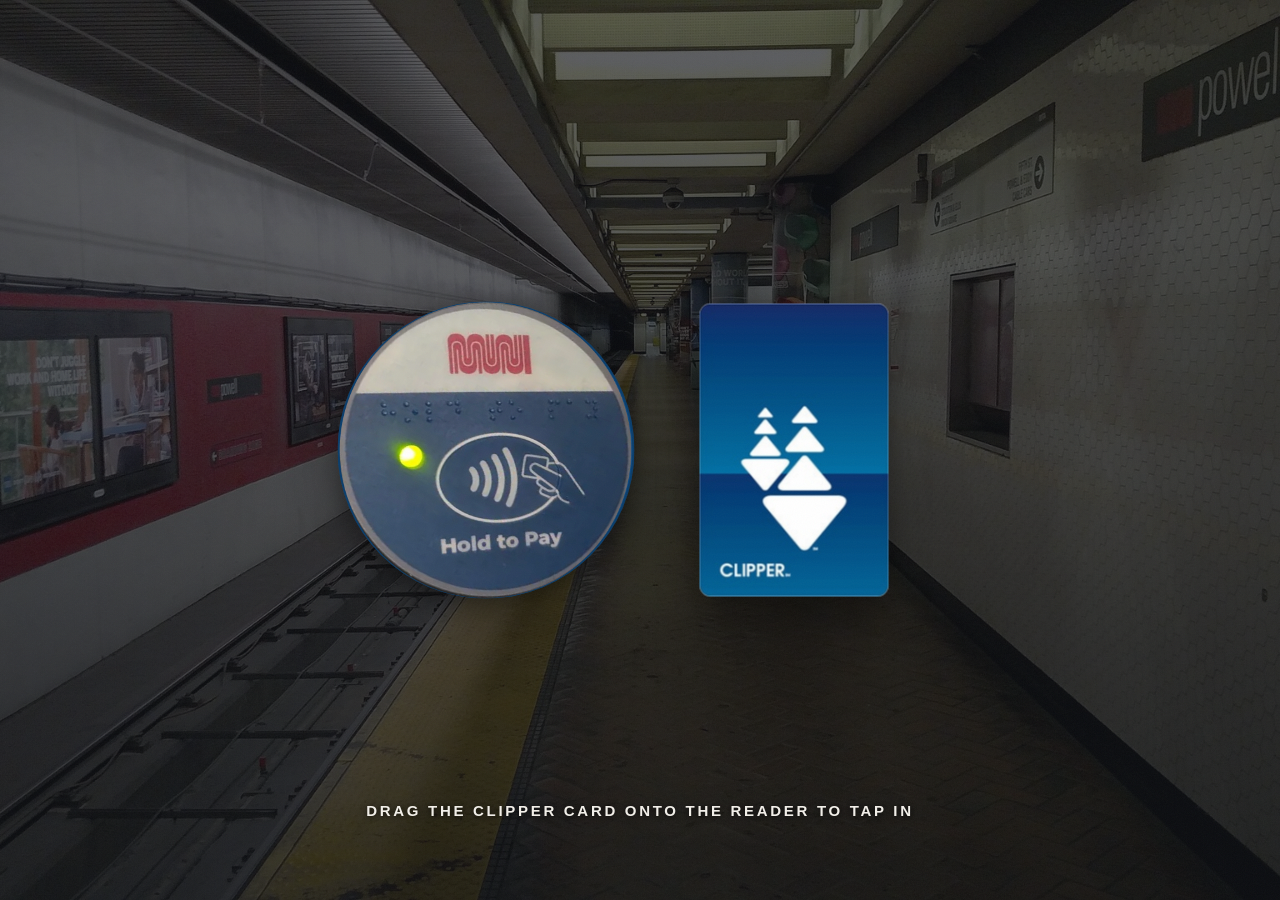
==== commit 950f687c: "progress" ====
--- a/muni-worm-map.html
+++ b/muni-worm-map.html
@@ -4,129 +4,201 @@
 <meta charset="UTF-8" />
 <meta name="viewport" content="width=device-width, initial-scale=1.0" />
 <title>muni · the worm becomes the map</title>
-<link rel="preconnect" href="https://fonts.googleapis.com" />
-<link rel="preconnect" href="https://fonts.gstatic.com" crossorigin />
-<link href="https://fonts.googleapis.com/css2?family=Bricolage+Grotesque:opsz,wght@12..96,500;12..96,700;12..96,800&family=Hanken+Grotesk:wght@400;500;600;700&display=swap" rel="stylesheet" />
 <style>
   :root{
-    --bg:#0a0f1a; --ink:#eef3fb; --muted:#7d8aa0;
-    --worm:#cc3847;          /* official Muni "worm" red */
-    --land:#152138;          /* SF silhouette behind the routes */
-    --L:#92278f; --N:#1b9ad1; --M:#008752; --K:#569bbe; --J:#f5901e; --T:#d31245;
+    /* --- vintage SF bus palette (sampled from a photo of an old Muni bus) --- */
+    --bus-white:#cacfd5;     /* cool off-white  */
+    --bus-orange:#ba6e3a;    /* burnt orange    */
+    --bus-red:#942f25;       /* weathered brick red */
+
+    --bg:#cacfd5; --ink:#2c2620; --muted:#736a5e;
+    --worm:#942f25;          /* the Muni worm, brick red */
+    --land:#c1beb6;          /* SF silhouette, warm landmass under the off-white */
+    --accent:var(--bus-orange);   /* UI accent (play button, scrubber) */
+    --grid:rgba(70,52,36,.12);
+    --track:rgba(48,34,22,.16);
+    --panel:rgba(44,32,20,.05);
+    --panel-bd:rgba(44,32,20,.18);
+    --thumb:#fff;
+    --bgA:#dde0e5; --bgB:#c4c1ba;   /* body vignette stops */
   }
   *{box-sizing:border-box;margin:0;padding:0}
-  html,body{height:100%}
+  html,body{height:100%; overflow:hidden}
   body{
+    background:#0b0d11;
+    color:var(--ink); font-family:"Helvetica Neue",Helvetica,Arial,sans-serif;
+    min-height:100vh; display:flex; flex-direction:column; justify-content:center; overflow-x:hidden; position:relative;
+  }
+  /* the Powell platform — its own layer so it can dim + blur (rack-focus) when you tap in */
+  .bg{ position:fixed; inset:0; z-index:0; pointer-events:none;
     background:
-      radial-gradient(1200px 820px at 80% 8%, #16223c 0%, rgba(22,34,60,0) 60%),
-      radial-gradient(1000px 900px at 8% 98%, #122033 0%, rgba(18,32,51,0) 55%),
-      var(--bg);
-    color:var(--ink); font-family:"Hanken Grotesk",sans-serif;
-    min-height:100%; display:flex; flex-direction:column; overflow-x:hidden; position:relative;
-  }
+      radial-gradient(125% 105% at 50% 36%, rgba(14,16,20,.35) 30%, rgba(14,16,20,.7) 100%),
+      linear-gradient(rgba(14,16,20,.5), rgba(14,16,20,.62)),
+      url("powell.jpg") center/cover no-repeat;
+    transition:filter 1.4s ease, transform 1.4s ease; }
+  body.playing .bg{ filter:blur(8px) brightness(.4) saturate(.85); transform:scale(1.07); }
   body::before{ content:"";position:fixed;inset:0;pointer-events:none;z-index:0;
-    background-image:radial-gradient(rgba(125,138,160,.10) 1px, transparent 1.4px);
+    background-image:radial-gradient(var(--grid) 1px, transparent 1.4px);
     background-size:34px 34px;
     -webkit-mask-image:radial-gradient(circle at 52% 42%, #000 0%, rgba(0,0,0,.22) 72%, transparent 100%);
             mask-image:radial-gradient(circle at 52% 42%, #000 0%, rgba(0,0,0,.22) 72%, transparent 100%); }
   body::after{ content:"";position:fixed;inset:0;pointer-events:none;z-index:50;opacity:.04;
     background-image:url("data:image/svg+xml,%3Csvg xmlns='http://www.w3.org/2000/svg' width='160' height='160'%3E%3Cfilter id='n'%3E%3CfeTurbulence type='fractalNoise' baseFrequency='.9' numOctaves='2'/%3E%3C/filter%3E%3Crect width='100%25' height='100%25' filter='url(%23n)'/%3E%3C/svg%3E"); }
 
-  main{position:relative;z-index:1;flex:1;display:flex;align-items:center;justify-content:center;padding:clamp(12px,3vh,48px) clamp(8px,2vw,32px) 0}
-  .stage{width:min(1280px,100%);aspect-ratio:1200/640;position:relative;opacity:0;transition:opacity .7s ease}
-  .stage.ready{opacity:1}
+  main{position:relative;z-index:1;display:flex;align-items:center;justify-content:center;
+       min-height:100vh;padding:clamp(14px,3.5vh,46px) clamp(10px,3vw,40px)}
+
+  /* steel station map case (frame only) — revealed on tap-in */
+  .case{ position:absolute; top:50%; left:50%; transform:translate(-50%,-50%) scale(.96);
+    width:min(940px,86vw); padding:clamp(12px,1.4vw,18px); border-radius:8px; isolation:isolate;
+    background:
+      repeating-linear-gradient(90deg, rgba(255,255,255,.06) 0 1px, rgba(0,0,0,.05) 1px 2px, transparent 2px 5px),
+      linear-gradient(180deg,#f1f2f3 0%, #b8bcbf 5%, #d2d5d8 24%, #a6aaad 52%, #c4c7ca 78%, #8e9195 97%, #b4b7ba 100%);
+    box-shadow:0 42px 84px -26px rgba(12,14,18,.78), 0 8px 18px rgba(0,0,0,.3),
+      inset 0 1px 0 rgba(255,255,255,.95), inset 0 -2px 5px rgba(0,0,0,.35), inset 0 0 0 1px rgba(120,124,128,.55);
+    opacity:0; pointer-events:none; transition:opacity .6s ease, transform 1.5s cubic-bezier(.45,.05,.25,1); }
+  .case.shown{ opacity:1; pointer-events:auto; cursor:pointer; transform:translate(-50%,-50%) scale(1); }  /* fill transform set inline on reveal */
+  .screw{ position:absolute; width:14px;height:14px;border-radius:50%; z-index:4;
+    background:radial-gradient(circle at 36% 30%, #fcfcfd, #b0b4b8 55%, #6e7175);
+    box-shadow:0 1px 1px rgba(255,255,255,.5), inset 0 0 0 1px rgba(0,0,0,.25); }
+  .screw::after{ content:""; position:absolute; left:50%; top:18%; bottom:18%; width:1.6px; transform:translateX(-.8px); background:rgba(0,0,0,.3); border-radius:2px; }
+  .screw::before{ content:""; position:absolute; top:50%; left:18%; right:18%; height:1.6px; transform:translateY(-.8px); background:rgba(0,0,0,.28); border-radius:2px; }
+  .screw.tl{top:9px;left:9px} .screw.tr{top:9px;right:9px} .screw.bl{bottom:9px;left:9px} .screw.br{bottom:9px;right:9px}
+
+  /* header plate */
+  .case-head{ display:flex;align-items:baseline;justify-content:center;gap:.34em;
+    margin:1px clamp(16px,4%,50px) clamp(8px,1.2vw,13px); padding:6px 22px; border-radius:4px;
+    background:linear-gradient(180deg,#211b16,#342b22);
+    box-shadow:inset 0 1px 0 rgba(255,255,255,.12), inset 0 -2px 5px rgba(0,0,0,.55), 0 1px 0 rgba(255,255,255,.5);
+    font-family:"Helvetica Neue",Helvetica,Arial,sans-serif;font-weight:800; }
+  .case-head .hm-muni{ color:var(--bus-red); font-size:clamp(14px,1.8vw,20px); letter-spacing:-.01em; }
+  .case-head span:last-child{ color:#ece6dd; font-size:clamp(10px,1.3vw,14px); letter-spacing:.42em; text-transform:uppercase; }
+
+  /* backlit screen */
+  .screen{ position:relative; width:100%; aspect-ratio:1200/760; border-radius:3px; overflow:hidden;
+    background:radial-gradient(125% 115% at 50% 36%, #dadfe5 0%, #c6cbd1 58%, #b6bbc2 100%);
+    box-shadow:inset 0 2px 9px rgba(28,30,40,.3), inset 0 0 0 1px rgba(0,0,0,.2), inset 0 0 70px rgba(255,255,255,.45); }
+  .screen.power{ animation:power 1.1s ease both; }
+  @keyframes power{ 0%{filter:brightness(.25)} 7%{filter:brightness(1.35)} 11%{filter:brightness(.45)} 19%{filter:brightness(1.2)} 27%{filter:brightness(.7)} 42%{filter:brightness(1.06)} 60%{filter:brightness(.96)} 100%{filter:brightness(1)} }
   svg{width:100%;height:100%;display:block;overflow:visible}
   #landPath{fill:var(--land)}
-
-  .caption-bar{ position:relative;z-index:2;text-align:center;padding:6px 20px 2px;
-    font-family:"Bricolage Grotesque",sans-serif;font-weight:700;letter-spacing:-.01em;
-    font-size:clamp(17px,2.6vw,28px);line-height:1; }
-  .caption-bar #cap{transition:color .4s ease}
-
-  .legend{ position:relative;z-index:2;display:flex;gap:9px;flex-wrap:wrap;justify-content:center;padding:2px clamp(20px,5vw,72px) 0; }
-  .chip{ --c:#888;display:flex;align-items:center;gap:8px;border:1px solid rgba(255,255,255,.09);
-    background:rgba(255,255,255,.025);padding:6px 13px 6px 8px;border-radius:999px;font-size:12.5px;font-weight:600;
-    opacity:0;transform:translateY(10px);transition:opacity .5s,transform .5s; }
-  .chip .badge{ width:23px;height:23px;border-radius:7px;display:grid;place-items:center;
-    font-family:"Bricolage Grotesque";font-weight:800;color:#fff;font-size:12px;background:var(--c);box-shadow:0 0 13px -2px var(--c); }
-  .chip .nm{color:var(--muted);font-weight:500}
-  .chip.on{opacity:1;transform:none}
-
-  footer{ position:relative;z-index:2;padding:14px clamp(20px,5vw,72px) 28px;
-    display:flex;align-items:center;gap:clamp(14px,3vw,34px);flex-wrap:wrap;justify-content:center; }
-  .scrub-wrap{display:flex;align-items:center;gap:14px;flex:1;min-width:260px;max-width:560px}
-  .scrub-wrap .end{font-size:11px;letter-spacing:.2em;text-transform:uppercase;color:var(--muted);white-space:nowrap}
-  input[type=range]{ -webkit-appearance:none;appearance:none;height:4px;border-radius:99px;flex:1;
-    background:linear-gradient(90deg,var(--worm) var(--p,0%), rgba(255,255,255,.13) var(--p,0%));cursor:pointer; }
-  input[type=range]::-webkit-slider-thumb{ -webkit-appearance:none;width:20px;height:20px;border-radius:50%;
-    background:#fff;border:4px solid var(--worm);box-shadow:0 4px 14px rgba(0,0,0,.5);transition:transform .15s; }
-  input[type=range]::-webkit-slider-thumb:hover{transform:scale(1.15)}
-  input[type=range]::-moz-range-thumb{width:18px;height:18px;border-radius:50%;background:#fff;border:4px solid var(--worm)}
-  .btn{ font-family:"Hanken Grotesk";font-weight:600;font-size:14px;color:var(--ink);background:rgba(255,255,255,.05);
-    border:1px solid rgba(255,255,255,.12);padding:11px 20px;border-radius:99px;cursor:pointer;display:flex;align-items:center;gap:9px;
-    transition:background .2s,border-color .2s,transform .1s;white-space:nowrap; }
-  .btn:hover{background:rgba(255,255,255,.1);border-color:rgba(255,255,255,.25)}
-  .btn:active{transform:scale(.96)}
-  .btn.primary{background:var(--worm);border-color:var(--worm);color:#fff}
-  .btn.primary:hover{filter:brightness(1.08)}
-  @media (max-width:640px){ header{flex-direction:column;align-items:flex-start} .caption{text-align:left} }
+  #land{ opacity:0; transition:opacity .8s ease; }   /* SF silhouette appears only after the morph completes */
+  #land.show{ opacity:1; }
+  #caps{ opacity:0; transition:opacity .8s ease; }   /* line end caps appear with the finished map */
+  #caps.show{ opacity:1; }
+  #worm path{fill:var(--worm)}
+  #lines, #stations{filter:drop-shadow(0 1.5px 1.5px rgba(70,40,22,.32))}
+  #stations .hub{fill:var(--bg);stroke:var(--ink)}
+
+  /* line legend — real-transit-map circle markers, overlaid on the map (left) */
+  .legend{ position:absolute; left:clamp(8px,1.8%,22px); top:clamp(8px,2.4%,26px); z-index:4;
+    display:flex; flex-direction:column; gap:clamp(4px,.9vw,9px); align-items:flex-start; pointer-events:none;
+    transition:opacity .4s ease; }
+  body.playing .legend{ opacity:0; }   /* keep the fullscreen morph clean */
+  .chip{ --c:#888; display:flex; align-items:center; gap:clamp(6px,.8vw,10px);
+    opacity:.22; transition:opacity .45s ease; }
+  .chip .badge{ width:clamp(20px,2.4vw,30px); aspect-ratio:1; border-radius:50%;
+    display:grid; place-items:center; background:var(--c); color:#fff;
+    box-shadow:0 1px 2px rgba(0,0,0,.35), inset 0 0 0 1.5px rgba(0,0,0,.26);
+    font-family:"Helvetica Neue",Helvetica,Arial,sans-serif; font-weight:800; line-height:1;
+    font-size:clamp(11px,1.4vw,16px); }
+  .chip .nm{ font-weight:700; font-size:clamp(9.5px,1.1vw,13px); color:var(--ink);
+    letter-spacing:.01em; white-space:nowrap; text-shadow:0 1px 2px rgba(255,255,255,.5); }
+  .chip.on{ opacity:1 }
+
+  /* ---- intro: reader (left) + Clipper card (right), tightened toward center for less drag travel ---- */
+  .reader{ position:absolute; top:50%; left:38%; transform:translate(-50%,-50%); z-index:6;
+    width:min(33vmin,330px); height:min(33vmin,330px); border-radius:50%;
+    background:#0c4a82 url("clipper-reader.png") center/cover no-repeat;
+    box-shadow:0 10px 30px rgba(0,0,0,.5), inset 0 0 0 2px rgba(0,0,0,.18);
+    transition:opacity .55s ease, box-shadow .15s ease; }
+  .reader.armed{ box-shadow:0 0 0 6px rgba(95,225,105,.6), 0 10px 30px rgba(0,0,0,.5); }
+  .reader.tap{ box-shadow:0 0 0 10px rgba(95,225,105,.8), 0 0 54px 16px rgba(95,225,105,.55); }
+  .ccard{ position:absolute; top:50%; left:62%; transform:translate(-50%,-50%); z-index:7;
+    aspect-ratio:200/310; height:min(36vmin,293px); border-radius:11px; cursor:grab; touch-action:none; will-change:transform;
+    background:#11568f url("clipper-card.png") center/cover no-repeat;
+    box-shadow:0 18px 40px rgba(0,0,0,.45);
+    transition:opacity .55s ease, transform .35s cubic-bezier(.3,1.3,.5,1); }
+  .ccard.dragging{ cursor:grabbing; transition:opacity .55s ease; z-index:30; box-shadow:0 34px 64px rgba(0,0,0,.55) }
+  .hint{ position:absolute; left:50%; bottom:clamp(28px,9vh,90px); transform:translateX(-50%); z-index:8;
+    font-size:clamp(12px,1.5vw,15px); letter-spacing:.18em; text-transform:uppercase; font-weight:700; color:#f3f0ea;
+    text-shadow:0 1px 6px rgba(0,0,0,.85); white-space:nowrap; transition:opacity .4s ease; animation:hintpulse 2.4s ease-in-out infinite; }
+  .hint.gone{ opacity:0; pointer-events:none; animation:none; }
+  @keyframes hintpulse{ 0%,100%{opacity:.5} 50%{opacity:1} }
+  /* the quiet "way back" — fades in after the morph, then fades out */
+  .exit{ position:fixed; left:50%; bottom:clamp(22px,5vh,46px); transform:translateX(-50%); z-index:9; pointer-events:none;
+    font-size:11px; letter-spacing:.22em; text-transform:uppercase; font-weight:700; color:rgba(255,255,255,.7);
+    text-shadow:0 1px 6px rgba(0,0,0,.9); opacity:0; transition:opacity .6s ease; }
+  .exit.show{ opacity:1; }
+  /* once tapped in, the intro pieces fade away */
+  body.playing .reader, body.playing .ccard, body.playing .hint{ opacity:0; pointer-events:none; }
+
+  /* stop-request cord — appears after the morph */
+  .stopctl{ position:absolute; left:50%; bottom:clamp(18px,5vh,46px); transform:translateX(-50%); z-index:6;
+    opacity:0; pointer-events:none; transition:opacity .5s ease; }
+  .stopctl.shown{ opacity:1; pointer-events:auto; }
+  .cord{ display:flex;flex-direction:column;align-items:center;gap:6px;cursor:pointer;user-select:none;-webkit-tap-highlight-color:transparent }
+  .cordpull{ display:flex;flex-direction:column;align-items:center }
+  .cordline{ width:4px;height:46px;border-radius:2px;background:linear-gradient(#866039,#5b4027);box-shadow:0 1px 2px rgba(0,0,0,.4) }
+  .cordknob{ width:26px;height:26px;border-radius:50%;margin-top:-3px;background:radial-gradient(circle at 35% 30%,#cf9156,#8a5a30);
+    box-shadow:0 3px 5px rgba(0,0,0,.45), inset 0 1px 0 rgba(255,255,255,.3) }
+  .cord:hover .cordknob{ filter:brightness(1.07) }
+  .cord.pulled .cordpull{ animation:pull .55s cubic-bezier(.3,1.5,.5,1) }
+  @keyframes pull{ 0%{transform:translateY(0)} 38%{transform:translateY(16px)} 100%{transform:translateY(0)} }
+  .cordlamp{ font-size:10px;font-weight:800;letter-spacing:.12em;text-transform:uppercase;color:#fff;
+    background:#9a4036;padding:4px 9px;border-radius:4px;opacity:.85;transition:.18s;text-shadow:0 1px 2px rgba(0,0,0,.5);box-shadow:0 1px 3px rgba(0,0,0,.4), inset 0 0 0 1px rgba(0,0,0,.2) }
+  .cord.pulled .cordlamp{ opacity:1;background:#e23a2e;box-shadow:0 0 16px 0 #e23a2e }
 </style>
 </head>
 <body>
+  <div class="bg"></div>
   <main>
-    <div class="stage" id="stage">
-      <svg id="svg" viewBox="0 0 1200 700" aria-label="Muni worm logo morphing into the real Muni Metro light rail map">
+    <div class="case" id="case">
+      <span class="screw tl"></span><span class="screw tr"></span><span class="screw bl"></span><span class="screw br"></span>
+      <div class="case-head"><span class="hm-muni">muni</span><span>metro</span></div>
+      <div class="screen" id="stage">
+      <svg id="svg" viewBox="0 -20 1200 760" aria-label="Muni worm logo morphing into the real Muni Metro light rail map">
         <defs>
-          <filter id="glow" x="-30%" y="-30%" width="160%" height="160%">
-            <feGaussianBlur stdDev="1.7" result="b"/>
-            <feMerge><feMergeNode in="b"/><feMergeNode in="SourceGraphic"/></feMerge>
-          </filter>
           <!-- "goo": blur + alpha-threshold rounds the coastline and merges the neighborhoods into one silhouette -->
           <filter id="goo" x="-4%" y="-4%" width="108%" height="108%">
-            <feGaussianBlur in="SourceGraphic" stdDev="7" result="b"/>
-            <feColorMatrix in="b" type="matrix" values="1 0 0 0 0  0 1 0 0 0  0 0 1 0 0  0 0 0 17 -7"/>
+            <feGaussianBlur in="SourceGraphic" stdDev="3.5" result="b"/>
+            <feColorMatrix in="b" type="matrix" values="1 0 0 0 0  0 1 0 0 0  0 0 1 0 0  0 0 0 20 -9"/>
           </filter>
-          <clipPath id="frame"><rect x="0" y="0" width="1200" height="700"/></clipPath>
+          <clipPath id="frame"><rect x="0" y="-20" width="1200" height="760"/></clipPath>
         </defs>
-        <g id="land" clip-path="url(#frame)"><path id="landPath" filter="url(#goo)" d="M977.3 371.6 L982.2 372.6 L986.2 376.0 L1008.6 377.5 L1010.4 403.0 L958.3 407.1 L953.3 407.1 L947.6 408.9 L942.7 409.8 L937.6 409.4 L932.3 409.7 L927.3 410.2 L922.8 408.0 L918.2 405.2 L913.3 404.3 L912.4 411.1 L920.4 415.3 L925.4 417.1 L934.1 416.9 L939.5 415.7 L945.8 414.5 L952.5 415.5 L970.5 414.2 L988.2 413.8 L993.2 415.0 L999.4 414.3 L1005.0 414.2 L1010.0 414.5 L1014.5 416.9 L1015.2 423.2 L1019.5 429.6 L1024.1 427.0 L1039.1 441.5 L1048.5 453.9 L1056.7 464.8 L1042.1 467.7 L1036.3 468.1 L1023.8 468.2 L1022.1 472.8 L1025.1 476.9 L1033.3 478.5 L1038.4 478.9 L1043.7 478.5 L1048.9 478.3 L1054.1 478.1 L1050.0 480.9 L1045.1 482.5 L1040.4 484.4 L1035.8 486.9 L1030.9 486.2 L1025.8 487.0 L1020.8 483.7 L1016.0 480.5 L1011.7 477.6 L1006.7 477.9 L1011.5 480.2 L1015.2 484.0 L1014.6 489.1 L1011.9 494.1 L1009.6 498.7 L1014.4 500.3 L1014.5 505.7 L1013.8 510.6 L1011.9 515.4 L1017.0 517.0 L1022.0 517.0 L1025.8 513.4 L1028.7 509.3 L1033.8 508.6 L1037.3 512.4 L1040.7 516.5 L1045.1 519.5 L1048.3 523.4 L1052.9 521.3 L1057.3 523.7 L1061.6 521.2 L1066.9 515.1 L1069.8 510.4 L1062.9 522.0 L1068.5 516.2 L1065.0 523.4 L1070.8 517.8 L1067.2 525.0 L1072.7 519.4 L1079.1 528.5 L1083.1 522.8 L1080.8 529.7 L1088.4 525.7 L1086.2 532.3 L1089.3 537.1 L1094.3 537.6 L1099.0 535.4 L1104.5 537.7 L1092.1 545.3 L1087.5 547.3 L1104.4 544.6 L1113.1 541.7 L1100.0 548.9 L1116.3 546.2 L1113.3 564.5 L1090.8 572.2 L1093.0 579.8 L1111.8 574.2 L1091.5 582.6 L1076.6 572.0 L1072.3 568.7 L1086.7 583.3 L1100.3 598.0 L1083.1 588.3 L1078.5 594.6 L1104.6 614.0 L1101.2 620.4 L1084.7 609.2 L1079.3 616.6 L1085.5 621.0 L1108.2 639.4 L1085.1 624.0 L1078.1 633.3 L1100.6 649.9 L1077.5 634.4 L1070.5 643.2 L1074.1 646.7 L1081.3 652.4 L1085.7 655.2 L1089.6 658.5 L1093.9 661.2 L1089.2 659.0 L1085.3 655.7 L1080.9 652.9 L1076.9 649.6 L1072.6 646.8 L1075.0 636.3 L1070.5 638.4 L1066.2 635.6 L1062.4 631.4 L1058.2 628.2 L1053.2 625.8 L1047.9 625.8 L1043.6 623.2 L1040.7 619.1 L1035.8 617.9 L1030.9 616.9 L1024.8 618.0 L1019.9 616.9 L1018.0 612.2 L1014.5 608.6 L1011.0 604.3 L1010.0 599.4 L1009.5 594.4 L1009.0 589.4 L1005.7 585.6 L1002.9 579.2 L997.9 580.3 L993.1 581.8 L990.6 586.1 L987.3 589.9 L985.3 594.5 L980.9 596.9 L976.7 594.1 L971.9 592.6 L968.0 589.4 L964.3 586.1 L960.3 583.1 L956.3 580.1 L951.7 578.1 L946.8 579.1 L951.8 583.4 L956.0 586.0 L960.2 588.8 L964.2 591.9 L968.3 594.8 L970.5 599.4 L967.9 603.8 L967.8 608.8 L973.0 612.2 L976.9 615.4 L980.8 618.7 L985.4 620.6 L989.5 623.5 L993.3 626.8 L997.7 629.7 L1002.3 632.4 L1006.0 635.8 L1007.1 640.7 L1004.6 645.1 L1002.0 649.4 L998.4 653.3 L995.0 657.0 L991.9 661.0 L989.6 665.5 L987.1 669.9 L985.6 674.8 L988.4 678.9 L992.2 682.1 L994.8 686.5 L997.0 691.1 L1002.1 690.7 L1005.7 687.2 L1009.5 684.1 L1013.8 686.7 L1017.9 689.7 L1013.7 692.8 L1008.7 693.4 L1003.6 693.2 L997.7 693.0 L992.6 692.8 L987.5 692.4 L982.8 690.4 L977.7 689.7 L972.8 688.5 L967.8 687.8 L962.7 687.0 L957.7 685.5 L953.5 682.6 L948.4 682.9 L944.4 686.1 L941.4 690.1 L936.4 689.4 L932.3 685.9 L927.4 686.9 L922.7 685.1 L917.4 687.0 L914.1 690.9 L908.9 693.2 L874.2 693.4 L843.3 693.6 L843.6 687.4 L845.7 682.3 L850.9 673.4 L853.7 668.7 L858.4 666.1 L863.0 663.9 L867.6 660.1 L872.3 656.0 L876.0 651.0 L878.4 644.4 L881.0 638.7 L881.5 631.0 L880.6 625.2 L878.9 619.2 L877.6 612.8 L875.4 607.4 L873.9 602.5 L870.2 590.8 L867.9 583.7 L865.6 576.7 L864.0 570.0 L862.0 561.0 L860.4 553.7 L856.7 542.4 L853.0 533.0 L849.8 526.1 L845.9 516.5 L843.6 511.4 L841.1 506.9 L837.2 500.6 L834.7 495.3 L832.8 481.4 L832.8 475.1 L833.0 469.8 L832.5 464.0 L835.2 455.4 L839.1 448.5 L842.5 443.7 L844.5 439.1 L848.5 428.0 L847.8 423.0 L850.0 418.2 L851.5 412.3 L851.8 407.2 L851.8 398.5 L856.4 392.2 L865.4 389.1 L871.1 388.3 L881.8 386.1 L892.8 385.2 L892.2 377.1 L897.7 376.6 L903.2 376.2 L908.7 375.8 L914.3 375.4 L919.9 374.9 L925.4 374.5 L930.9 374.1 L936.4 373.7 L942.1 373.3 L947.5 372.9 L953.0 372.5 L958.5 372.1 L964.0 371.7 L969.5 371.3 L975.0 370.9ZM432.2 282.4 L433.2 295.2 L434.1 308.6 L435.3 322.0 L435.2 335.5 L436.0 349.2 L436.8 362.4 L437.5 375.8 L438.3 389.2 L439.0 402.7 L439.8 416.1 L440.5 429.5 L441.3 442.9 L441.8 456.5 L442.5 469.8 L443.2 483.4 L443.7 491.8 L444.3 503.4 L445.1 518.9 L445.7 529.2 L440.0 529.8 L434.8 529.7 L426.8 529.6 L421.8 529.5 L416.7 529.5 L411.7 529.4 L406.7 529.3 L396.6 530.0 L391.6 530.4 L386.6 530.9 L381.6 531.4 L379.7 539.2 L366.2 535.9 L360.4 536.5 L356.8 540.2 L351.7 545.9 L345.4 545.3 L341.0 542.3 L335.5 542.1 L327.5 544.5 L321.7 544.0 L318.0 540.1 L315.1 532.5 L313.0 527.8 L313.7 521.4 L317.4 516.0 L321.4 511.9 L314.2 508.7 L308.4 506.3 L302.6 502.4 L297.8 499.9 L291.4 498.0 L285.9 497.7 L279.1 497.7 L273.6 497.7 L265.8 499.0 L254.3 498.8 L254.8 493.6 L253.9 488.6 L252.9 483.3 L253.1 477.3 L252.3 472.0 L253.2 467.0 L252.5 461.9 L251.1 456.9 L250.8 451.9 L251.1 446.7 L250.0 441.7 L248.5 436.7 L248.2 431.6 L249.7 424.7 L249.1 419.2 L248.3 414.2 L246.9 409.3 L247.6 402.9 L247.0 397.8 L244.5 393.4 L242.9 388.4 L243.1 383.3 L241.3 377.7 L240.1 372.8 L239.7 367.0 L238.6 362.1 L239.4 357.0 L238.6 352.0 L237.6 346.9 L237.3 341.8 L236.3 334.4 L235.5 328.8 L234.9 323.8 L235.2 318.5 L235.0 313.4 L233.0 307.9 L232.2 302.4 L232.6 296.8 L244.1 292.9 L249.4 292.6 L254.8 292.1 L261.0 291.8 L266.9 291.4 L273.1 291.1 L279.3 290.7 L285.4 290.4 L291.5 290.0 L297.6 289.7 L303.8 289.4 L309.9 289.0 L315.8 288.6 L322.1 288.2 L328.1 287.9 L334.2 287.6 L340.4 287.3 L346.3 287.0 L352.4 286.7 L358.6 286.3 L364.6 286.0 L370.8 285.6 L376.9 285.2 L382.9 284.9 L389.2 284.5 L395.2 284.2 L401.2 283.9 L407.4 283.5 L413.4 283.2 L419.6 282.9 L426.2 282.5 L432.2 282.4ZM524.8 386.8 L527.6 394.1 L532.8 400.8 L537.2 406.2 L536.3 413.1 L542.6 416.3 L549.7 417.7 L556.1 419.7 L561.1 421.7 L565.4 424.7 L575.0 424.7 L584.3 435.4 L588.1 442.1 L592.6 445.3 L602.6 446.9 L607.5 448.7 L609.5 454.7 L613.2 458.7 L618.9 460.7 L622.3 465.1 L627.4 467.1 L630.3 471.2 L629.7 477.9 L630.9 482.7 L624.5 490.2 L623.0 495.1 L630.8 495.3 L636.7 495.5 L640.7 501.2 L647.0 502.9 L652.4 505.4 L658.8 507.2 L663.5 508.6 L668.9 509.7 L677.4 511.6 L683.3 513.0 L677.1 521.1 L672.7 523.6 L668.0 526.4 L661.6 529.7 L654.9 532.7 L647.1 536.4 L640.2 540.6 L634.3 543.5 L629.1 546.4 L623.7 549.9 L619.4 553.6 L615.9 557.2 L612.7 561.3 L608.7 566.7 L605.5 572.2 L603.4 576.8 L601.4 581.8 L599.7 588.1 L592.3 588.1 L587.2 587.8 L579.3 587.6 L574.1 587.3 L564.6 585.2 L558.8 583.2 L553.0 581.7 L547.2 580.1 L541.4 578.6 L535.6 577.0 L530.7 575.7 L524.3 574.0 L518.7 571.8 L517.8 579.0 L517.8 588.0 L517.8 596.6 L510.3 597.6 L505.2 597.7 L500.0 597.7 L495.0 597.7 L489.8 597.8 L484.7 597.8 L479.6 597.9 L474.5 597.9 L469.3 598.0 L464.2 598.0 L459.3 612.3 L458.9 620.0 L458.7 625.2 L448.0 616.5 L444.3 611.4 L443.4 605.8 L445.0 601.0 L445.6 587.5 L446.2 574.4 L446.8 560.2 L447.4 545.4 L446.8 535.1 L446.1 530.1 L445.3 520.8 L444.4 505.4 L443.7 491.8 L443.3 484.7 L442.6 471.4 L441.8 457.8 L441.3 444.5 L440.6 431.1 L439.9 417.7 L439.1 404.2 L445.2 403.1 L451.3 402.8 L457.4 402.4 L463.8 402.1 L469.6 402.0 L476.3 401.6 L482.0 401.4 L488.7 400.7 L494.6 400.4 L493.9 386.9 L499.9 386.6 L505.3 387.5 L511.1 385.1 L508.8 379.4 L505.3 372.8 L511.2 371.9 L515.2 375.8 L518.6 380.0 L522.6 383.3ZM284.6 497.8 L291.4 498.0 L296.2 499.3 L302.6 502.4 L307.3 505.7 L314.2 508.7 L320.8 509.9 L317.4 516.0 L313.7 521.4 L308.3 526.4 L314.3 528.5 L318.0 540.0 L321.7 544.0 L327.5 544.5 L335.5 542.1 L341.0 542.3 L345.4 545.3 L351.7 545.9 L356.7 541.0 L360.4 536.5 L366.2 535.9 L378.5 540.7 L380.9 536.1 L386.6 530.9 L391.6 530.4 L396.6 530.0 L401.7 529.5 L411.7 529.4 L416.7 529.5 L421.8 529.5 L426.8 529.6 L432.6 529.7 L440.0 529.8 L446.1 530.1 L446.8 535.1 L447.4 545.0 L446.8 559.1 L446.4 569.5 L445.6 587.5 L445.0 601.0 L443.4 605.8 L444.0 610.9 L448.0 616.5 L457.6 629.1 L459.3 634.0 L463.3 648.3 L464.7 654.1 L466.1 661.6 L466.6 668.6 L466.7 677.1 L466.8 684.2 L466.9 689.4 L463.7 693.8 L410.7 694.5 L395.3 693.8 L389.0 693.8 L382.4 694.5 L339.5 694.5 L315.6 695.2 L288.8 695.2 L286.3 690.7 L284.8 684.3 L283.7 677.3 L282.8 671.7 L280.2 666.4 L279.3 660.1 L278.4 655.0 L277.2 649.0 L275.4 642.9 L274.1 637.7 L272.3 631.9 L270.9 625.5 L270.1 620.4 L268.5 614.4 L268.4 608.8 L267.5 603.3 L265.8 597.8 L259.3 549.1 L258.4 543.8 L257.1 538.4 L256.5 533.2 L257.2 528.0 L256.5 522.9 L255.2 517.9 L255.9 512.9 L256.0 506.8 L255.4 501.6 L264.7 498.3 L272.4 499.0 L279.1 497.7 L284.6 497.8ZM598.3 -16.0 L596.9 -11.2 L597.2 -2.4 L594.4 3.1 L590.5 8.6 L590.7 15.9 L594.5 20.8 L599.5 22.6 L600.8 27.6 L602.1 38.0 L602.8 44.0 L603.8 51.5 L604.7 58.2 L605.5 65.0 L606.3 71.7 L607.1 78.5 L607.9 85.4 L608.7 92.1 L600.9 93.3 L591.3 94.9 L582.0 96.1 L572.1 98.6 L563.6 100.7 L554.4 103.1 L545.1 105.4 L536.2 107.7 L531.1 108.9 L510.3 114.2 L503.5 116.0 L497.4 117.5 L491.3 119.1 L485.2 121.1 L473.3 124.3 L467.2 125.6 L461.1 125.5 L454.9 125.8 L448.6 127.4 L442.2 128.8 L436.0 128.7 L429.9 128.7 L423.8 127.9 L417.7 128.7 L411.1 126.7 L406.2 125.6 L395.2 121.9 L391.0 111.2 L394.1 107.3 L388.1 109.0 L383.0 99.6 L386.0 95.0 L389.8 89.7 L393.0 83.6 L396.4 76.6 L396.8 71.5 L399.2 65.2 L401.1 58.9 L402.6 54.1 L404.4 49.2 L405.7 44.1 L408.2 39.3 L410.8 34.9 L413.0 29.4 L415.1 24.3 L416.7 18.8 L417.2 13.8 L419.0 8.9 L421.5 2.4 L423.6 -4.5 L424.6 -9.7 L425.0 -15.3 L425.4 -20.8 L427.9 -26.0 L428.5 -33.0 L428.5 -39.2 L429.7 -45.2 L436.1 -44.7 L438.5 -40.2 L440.8 -34.7 L445.6 -33.1 L450.7 -32.0 L458.6 -31.5 L463.5 -30.3 L468.5 -29.2 L473.6 -34.3 L470.7 -28.2 L474.8 -24.7 L478.1 -20.9 L481.5 -16.3 L486.5 -12.9 L490.9 -9.0 L496.2 -12.6 L492.8 -8.1 L498.5 -5.9 L504.8 -3.2 L510.3 -1.6 L516.9 -2.5 L523.5 -2.6 L532.0 -4.2 L537.0 -5.5 L542.2 -6.6 L547.4 -8.2 L552.8 -9.3 L562.1 -13.0 L568.9 -11.5 L578.2 -12.2 L585.0 -14.3 L590.2 -15.2 L595.8 -15.1ZM810.0 253.7 L816.9 247.1 L820.9 251.1 L826.8 255.1 L832.5 249.3 L837.0 253.5 L842.8 251.8 L844.6 260.2 L845.3 269.4 L846.1 278.8 L846.8 288.1 L843.3 293.9 L842.1 299.1 L840.2 304.2 L837.4 309.9 L835.5 316.4 L836.0 323.1 L838.8 329.4 L843.6 334.7 L848.6 339.5 L852.2 344.7 L853.9 352.2 L854.6 361.4 L855.2 370.6 L855.3 376.1 L854.0 381.3 L853.2 387.0 L851.1 396.7 L845.2 399.3 L840.0 400.6 L834.1 402.2 L828.1 404.7 L822.8 405.6 L817.5 405.7 L812.3 405.8 L807.0 406.0 L800.7 405.8 L795.3 405.9 L788.0 406.1 L782.8 406.3 L769.6 406.6 L763.2 406.8 L757.7 407.0 L751.1 407.1 L745.4 407.6 L732.4 409.2 L730.5 404.4 L731.0 398.5 L730.5 392.8 L730.1 387.0 L729.6 381.3 L729.1 374.8 L728.7 369.5 L727.9 358.1 L727.0 346.5 L726.6 340.8 L726.1 335.0 L725.8 329.5 L725.3 323.8 L724.4 312.2 L724.0 306.5 L723.6 300.7 L723.0 293.5 L722.2 288.2 L722.1 280.5 L721.3 271.2 L720.9 265.8 L720.3 257.0 L722.6 252.5 L730.3 244.4 L735.7 239.0 L739.9 234.8 L743.7 231.0 L747.6 227.2 L752.3 222.5 L756.3 218.6 L762.2 212.7 L765.9 209.0 L772.6 216.2 L778.0 221.5 L783.8 227.3 L790.4 234.1 L801.3 245.1 L809.8 253.6ZM460.2 159.6 L460.9 171.7 L461.8 185.9 L462.6 199.5 L463.3 212.9 L464.0 226.3 L454.3 227.6 L447.9 228.0 L441.8 228.3 L435.7 228.7 L429.5 229.0 L423.5 229.4 L417.4 229.7 L411.3 230.1 L405.2 230.4 L399.1 230.8 L392.9 231.2 L386.9 231.5 L380.8 231.9 L374.7 232.2 L368.6 232.6 L362.5 232.9 L356.4 233.3 L350.3 233.6 L344.2 234.0 L338.1 234.3 L332.0 234.7 L325.9 235.0 L319.8 235.4 L313.7 235.7 L307.6 236.1 L301.5 236.4 L295.4 236.8 L289.3 237.1 L283.2 237.5 L277.1 237.8 L271.0 238.2 L264.9 238.5 L258.8 238.9 L252.7 239.2 L246.6 239.6 L240.0 240.0 L228.1 244.2 L228.2 238.6 L228.0 233.6 L228.1 228.4 L228.1 223.4 L228.3 216.9 L228.0 211.5 L228.3 206.5 L227.4 200.9 L226.1 195.3 L221.7 191.1 L220.0 185.9 L218.4 181.1 L220.3 175.7 L219.1 169.5 L224.0 167.3 L225.9 162.6 L226.4 157.6 L229.7 153.5 L230.7 148.0 L235.8 146.6 L241.2 144.6 L246.8 143.1 L247.2 148.6 L260.3 161.9 L254.7 161.2 L247.5 161.9 L242.4 162.3 L246.7 173.1 L258.0 172.4 L264.5 172.1 L273.2 169.9 L279.3 169.5 L285.4 169.2 L291.5 168.8 L297.6 168.4 L303.7 168.1 L309.8 167.7 L322.0 167.0 L328.0 166.6 L334.1 166.3 L340.3 165.9 L340.4 157.1 L345.6 152.1 L351.7 151.8 L357.8 151.4 L363.9 151.1 L370.0 150.7 L376.1 150.4 L375.3 136.9 L381.4 136.6 L387.5 136.3 L393.6 135.9 L399.7 135.6 L405.8 135.3 L411.9 134.9 L418.0 134.5 L424.2 134.2 L430.2 133.8 L436.3 133.5 L442.4 133.1 L448.8 132.7 L455.2 132.3 L459.0 138.1 L459.4 144.8 L460.2 158.4ZM639.4 223.5 L640.4 230.1 L631.1 231.6 L621.7 233.1 L612.0 234.7 L603.0 236.1 L593.6 237.6 L584.2 239.1 L577.0 240.3 L566.1 242.3 L566.4 248.9 L567.5 255.7 L568.6 262.3 L569.6 269.0 L570.6 275.0 L561.5 277.3 L548.3 279.4 L543.3 278.4 L537.4 276.9 L530.6 277.3 L525.3 277.6 L518.7 277.3 L512.7 277.7 L506.2 278.7 L500.7 279.0 L494.8 278.6 L488.8 279.0 L482.7 279.3 L476.4 279.7 L470.3 280.0 L464.1 280.3 L457.8 280.7 L451.3 281.1 L445.2 281.4 L439.2 281.7 L433.2 282.1 L427.1 282.4 L421.0 282.8 L414.8 283.2 L408.8 283.5 L402.7 283.8 L396.8 284.2 L390.4 284.5 L384.2 284.8 L378.3 285.1 L372.2 285.5 L366.0 285.9 L360.3 286.2 L354.0 286.6 L347.8 286.9 L341.5 287.2 L335.3 287.6 L329.4 287.8 L323.3 288.1 L317.4 288.5 L310.9 288.9 L305.0 289.3 L298.8 289.6 L292.6 289.9 L286.6 290.3 L280.6 290.7 L274.6 291.0 L268.3 291.4 L262.2 291.7 L256.2 292.0 L250.1 292.2 L244.1 292.9 L232.5 295.8 L230.4 290.8 L230.7 284.5 L230.6 279.2 L229.5 272.8 L228.2 267.6 L228.4 258.3 L228.4 252.9 L228.4 246.0 L240.0 240.0 L246.6 239.6 L252.7 239.2 L258.8 238.9 L264.9 238.5 L271.0 238.2 L277.1 237.8 L283.2 237.5 L289.3 237.1 L295.4 236.8 L301.5 236.4 L307.6 236.1 L313.7 235.7 L319.8 235.4 L325.9 235.0 L332.0 234.7 L338.1 234.3 L344.2 234.0 L350.3 233.6 L356.4 233.3 L362.5 232.9 L368.6 232.6 L374.7 232.2 L380.8 231.9 L386.9 231.5 L392.9 231.2 L399.1 230.8 L405.2 230.4 L411.3 230.1 L417.4 229.7 L423.5 229.4 L429.5 229.0 L435.7 228.7 L441.8 228.3 L447.9 228.0 L454.3 227.6 L460.7 227.2 L466.7 226.9 L472.8 226.5 L478.9 226.2 L485.0 225.9 L491.1 225.5 L497.2 225.2 L503.3 224.5 L509.4 223.6 L515.4 222.6 L521.5 221.6 L527.6 220.6 L533.6 219.6 L540.0 218.6 L551.9 216.8 L557.7 215.9 L562.3 222.9 L563.3 228.8 L564.4 235.8 L573.8 233.9 L583.2 232.6 L592.5 231.1 L601.9 229.6 L611.0 228.1 L620.6 226.5 L630.0 225.0 L639.4 223.5ZM570.9 275.8 L572.0 282.5 L573.0 289.2 L574.0 295.3 L574.9 301.2 L576.5 311.0 L584.4 310.4 L592.7 309.8 L600.3 309.2 L606.0 308.8 L608.1 313.8 L608.2 321.6 L607.9 328.5 L604.5 334.8 L600.4 338.5 L596.3 331.7 L582.4 330.9 L576.0 333.6 L571.2 335.6 L567.2 338.8 L564.4 343.1 L560.2 353.7 L558.5 358.6 L556.1 366.5 L554.0 371.0 L553.4 376.7 L550.9 383.0 L542.3 381.7 L536.5 379.7 L526.9 380.6 L522.0 382.9 L517.0 377.7 L513.0 373.7 L506.9 372.7 L508.8 379.4 L511.1 385.1 L506.9 388.5 L499.9 386.6 L493.9 386.9 L494.6 400.4 L488.7 400.7 L482.4 401.3 L476.3 401.6 L470.4 401.8 L464.7 402.3 L457.4 402.4 L451.3 402.8 L445.2 403.1 L439.4 403.4 L438.4 390.8 L437.7 377.4 L436.9 364.0 L436.1 350.2 L435.3 336.8 L434.6 323.7 L434.3 310.3 L433.3 296.8 L432.5 283.4 L437.9 281.8 L443.9 281.5 L450.1 281.1 L456.4 280.8 L462.8 280.4 L468.9 280.0 L475.0 279.7 L481.2 279.4 L487.3 279.0 L493.4 278.7 L499.4 278.4 L506.2 278.7 L511.6 278.4 L517.7 277.4 L523.9 277.0 L530.6 277.3 L536.0 277.0 L542.2 278.3 L548.3 279.4 L561.5 277.3 L570.9 275.8ZM735.8 526.6 L742.4 525.9 L748.8 524.7 L748.5 529.9 L757.4 527.2 L762.6 528.2 L762.1 534.6 L761.1 544.0 L767.7 544.7 L774.4 546.1 L780.3 545.5 L785.9 543.3 L790.0 556.0 L784.4 557.9 L778.8 559.8 L773.2 561.6 L767.6 563.5 L770.4 572.2 L764.8 574.0 L759.2 575.8 L753.6 577.7 L748.0 579.5 L742.4 581.4 L736.8 583.2 L730.9 595.0 L727.3 608.1 L725.3 614.8 L722.1 620.1 L720.5 630.8 L717.6 640.4 L726.9 649.2 L721.4 668.8 L721.8 673.8 L727.1 676.1 L732.6 680.5 L738.9 686.3 L737.1 693.7 L726.5 693.9 L719.0 693.5 L713.4 693.1 L706.2 693.8 L694.2 694.0 L672.8 694.1 L649.1 694.1 L642.0 693.7 L635.8 694.2 L626.3 694.2 L619.1 693.8 L612.2 694.4 L603.5 694.4 L565.8 694.6 L572.5 690.4 L582.6 686.0 L591.6 682.2 L596.9 679.1 L608.3 671.4 L613.1 668.2 L617.6 662.9 L622.1 657.6 L625.6 653.5 L629.4 648.9 L633.8 643.5 L638.8 635.3 L642.2 629.6 L647.1 620.9 L650.7 614.9 L653.8 609.8 L658.7 601.7 L664.7 592.0 L667.5 587.2 L670.9 581.6 L673.8 576.7 L678.9 568.3 L682.4 562.3 L685.6 557.1 L691.3 550.3 L694.3 546.3 L700.1 538.9 L705.1 532.5 L709.0 527.9 L712.7 523.2 L718.0 524.6 L723.7 525.8 L730.1 526.5 L735.8 526.6ZM958.5 269.5 L970.0 270.3 L952.9 274.1 L950.4 280.7 L949.6 286.2 L948.9 291.1 L946.4 295.5 L950.3 299.3 L956.2 298.3 L957.2 305.0 L960.9 292.5 L962.7 305.4 L964.0 291.8 L968.6 305.0 L972.0 288.5 L974.2 304.5 L976.6 287.6 L980.4 305.7 L967.4 306.7 L973.8 315.3 L975.8 306.4 L979.7 320.5 L981.1 297.6 L984.0 320.2 L989.1 319.9 L987.4 296.8 L990.8 322.1 L979.1 324.1 L979.4 333.7 L978.0 338.6 L978.7 346.4 L979.2 351.4 L982.1 355.5 L977.2 356.7 L970.1 357.4 L965.2 358.0 L969.3 361.0 L969.9 366.2 L973.7 369.6 L964.0 371.7 L958.5 372.1 L953.0 372.5 L947.5 372.9 L942.1 373.3 L936.4 373.7 L930.9 374.1 L925.4 374.5 L920.1 374.9 L914.3 375.4 L908.7 375.8 L903.2 376.2 L897.7 376.6 L892.2 377.1 L892.8 385.2 L881.8 386.1 L875.7 386.6 L869.7 388.8 L859.9 389.5 L856.2 396.2 L850.8 397.8 L852.4 391.7 L853.3 384.0 L855.3 376.1 L855.2 370.6 L854.6 361.4 L853.9 352.2 L853.0 347.1 L850.9 342.3 L847.1 337.9 L840.8 332.2 L837.6 327.5 L835.4 319.8 L836.6 311.6 L840.2 304.2 L842.1 299.1 L843.3 293.9 L843.4 288.3 L852.3 287.7 L857.8 287.2 L863.3 286.8 L868.8 286.4 L874.3 286.0 L879.8 285.6 L885.3 285.1 L890.8 284.7 L896.3 284.3 L901.8 283.9 L907.4 283.5 L907.0 277.9 L912.2 273.6 L923.8 272.8 L934.5 272.0 L939.8 271.6 L940.5 281.1 L941.2 290.1 L948.6 280.9 L952.5 271.1 L958.5 269.5ZM869.0 -9.8 L866.9 7.9 L880.6 0.5 L872.5 10.4 L884.8 6.2 L874.6 17.2 L888.8 11.8 L894.3 19.5 L881.6 28.7 L896.5 23.0 L886.5 33.8 L889.1 39.4 L896.8 38.4 L903.9 33.2 L898.7 37.6 L894.4 40.7 L895.9 48.9 L907.4 41.2 L898.3 51.2 L911.0 46.2 L908.7 51.7 L903.5 56.0 L909.3 53.3 L908.0 58.3 L910.7 63.6 L920.3 60.9 L915.6 70.9 L919.1 75.6 L919.5 80.9 L936.1 98.6 L940.4 102.0 L953.6 98.6 L942.9 107.1 L955.7 107.1 L945.3 114.4 L956.2 116.3 L945.7 121.6 L960.3 124.3 L961.5 136.2 L945.2 137.8 L942.8 142.6 L955.2 141.7 L945.1 145.2 L942.4 149.7 L950.5 149.1 L943.4 153.6 L940.3 160.0 L936.4 164.7 L930.7 168.8 L926.3 173.3 L916.7 182.8 L904.8 177.0 L900.5 172.6 L896.1 168.1 L892.5 164.6 L887.3 159.2 L878.5 150.4 L873.0 144.8 L857.0 154.2 L851.2 148.5 L845.1 142.3 L839.3 136.4 L830.7 144.3 L827.7 138.1 L826.6 131.5 L825.5 124.6 L824.5 117.9 L823.4 111.2 L822.3 104.5 L827.6 103.6 L830.6 96.3 L829.5 89.4 L838.6 88.0 L847.2 86.6 L846.1 79.9 L855.5 78.4 L864.9 76.9 L871.5 75.8 L870.5 69.5 L869.6 63.3 L868.5 56.8 L867.5 50.5 L860.8 51.6 L859.9 46.2 L858.6 38.0 L857.6 31.4 L856.5 24.6 L855.4 18.0 L854.4 11.3 L845.1 12.7 L844.0 6.0 L842.9 -0.7 L852.5 -3.1 L859.5 -3.3 L869.0 -9.8ZM851.8 398.5 L850.2 405.0 L852.1 409.8 L850.0 418.2 L848.0 422.8 L848.5 428.0 L846.6 434.8 L842.7 442.3 L839.7 447.6 L835.2 455.4 L833.0 460.2 L832.2 467.8 L832.8 475.1 L833.0 480.4 L828.0 481.7 L825.4 486.9 L824.2 492.1 L821.6 497.0 L818.3 501.4 L807.0 510.5 L795.9 517.3 L790.4 520.3 L784.4 522.1 L777.5 523.2 L767.3 522.9 L761.5 522.9 L756.5 523.3 L751.2 524.3 L742.4 525.9 L736.2 526.6 L730.1 526.5 L723.7 525.8 L718.0 524.6 L712.7 523.2 L716.7 518.1 L722.1 511.3 L716.3 505.3 L710.9 502.3 L713.7 497.9 L720.2 491.8 L726.6 485.0 L730.3 479.7 L733.0 473.0 L734.1 467.3 L735.4 461.2 L737.9 453.7 L739.7 448.2 L741.2 443.3 L742.8 438.0 L744.6 431.4 L745.5 426.2 L748.8 419.5 L750.5 413.6 L750.6 407.9 L755.8 406.9 L763.2 406.8 L768.6 406.9 L781.2 406.3 L786.8 406.2 L793.7 406.0 L800.7 405.8 L806.2 405.6 L811.7 405.5 L816.9 405.4 L822.0 405.2 L827.5 405.2 L833.1 402.5 L840.0 400.6 L845.0 399.2 L850.8 397.8ZM523.4 573.8 L529.1 575.3 L535.0 576.8 L540.7 578.4 L545.7 579.7 L550.6 581.2 L558.2 583.0 L564.0 584.6 L569.6 586.5 L575.0 587.3 L583.9 587.6 L589.9 588.0 L598.5 588.1 L598.4 595.4 L597.8 600.7 L597.1 608.1 L596.6 614.0 L595.7 621.2 L595.2 626.4 L593.6 632.7 L591.6 637.4 L586.3 644.8 L582.2 649.4 L578.4 653.4 L574.7 657.7 L571.2 661.4 L565.6 667.1 L559.0 672.3 L553.2 675.1 L546.0 677.1 L540.4 677.5 L525.8 677.6 L517.4 677.7 L510.9 677.8 L505.8 678.0 L496.6 680.7 L492.0 683.0 L486.8 686.9 L482.5 691.2 L478.1 694.5 L468.7 694.5 L466.9 689.4 L466.8 684.2 L466.7 677.1 L466.6 670.3 L466.3 664.0 L465.4 657.1 L464.0 651.3 L460.2 637.7 L458.8 632.0 L458.7 626.3 L458.9 620.0 L459.3 612.3 L459.8 599.3 L469.3 598.0 L474.5 597.9 L479.6 597.9 L484.7 597.8 L489.8 597.8 L495.0 597.7 L500.0 597.7 L505.2 597.7 L510.3 597.6 L515.4 597.6 L517.8 588.0 L517.8 579.0 L517.7 572.7 L523.4 573.8ZM720.8 -30.5 L721.4 -25.1 L722.9 -18.2 L726.4 -12.9 L728.3 -3.0 L728.7 3.2 L729.8 9.9 L730.9 16.6 L731.9 23.3 L733.0 30.0 L734.1 36.7 L735.1 43.4 L736.2 50.2 L737.3 56.9 L728.6 58.9 L719.2 60.4 L713.4 61.4 L704.0 62.9 L691.1 65.0 L681.8 66.5 L672.4 68.0 L663.0 69.5 L662.0 62.8 L652.6 64.3 L643.3 65.8 L633.8 67.3 L624.3 68.8 L614.9 70.3 L606.3 71.7 L605.5 65.0 L604.7 58.2 L603.8 51.5 L603.0 44.7 L602.1 38.0 L601.3 31.3 L600.1 21.8 L594.5 20.8 L590.7 15.9 L590.0 10.9 L592.6 4.7 L597.7 1.3 L596.2 -10.3 L598.0 -15.1 L603.7 -20.3 L614.6 -21.3 L623.2 -22.0 L629.2 -23.8 L634.5 -24.8 L640.8 -26.1 L644.4 -30.0 L642.7 -25.3 L634.4 -23.9 L629.3 -21.1 L623.7 -21.1 L619.5 -18.3 L614.1 -16.5 L608.2 -14.8 L605.2 -10.4 L606.0 -5.3 L610.6 -7.8 L615.7 -7.6 L620.7 -8.4 L625.5 -10.0 L630.8 -10.0 L626.8 -13.3 L621.9 -12.0 L616.8 -11.2 L622.1 -12.2 L624.6 -16.6 L629.5 -15.3 L633.7 -19.1 L638.8 -19.7 L633.9 -18.2 L638.7 -16.7 L643.8 -16.9 L648.9 -17.8 L654.3 -18.7 L659.5 -19.7 L664.5 -20.6 L679.2 -23.6 L684.9 -23.5 L679.2 -23.5 L668.3 -21.7 L679.2 -23.3 L674.5 -21.8 L669.4 -21.6 L674.2 -19.5 L679.5 -20.3 L674.3 -19.4 L669.3 -18.6 L674.2 -16.9 L679.4 -17.7 L684.1 -15.8 L679.3 -14.4 L684.5 -13.6 L679.6 -12.6 L684.5 -11.4 L679.5 -10.4 L684.3 -9.1 L687.2 -13.8 L686.9 -27.5 L689.7 -18.4 L691.7 -31.4 L695.9 -19.5 L698.0 -32.4 L702.5 -22.8 L711.6 -26.9 L718.6 -24.8 L712.9 -28.1 L719.1 -25.1 L719.6 -30.2 L720.3 -35.3ZM608.3 671.4 L600.9 676.4 L593.7 681.2 L587.1 684.1 L576.9 688.5 L563.3 694.3 L554.9 694.5 L546.8 694.5 L539.2 694.5 L531.3 694.5 L523.5 694.5 L517.7 694.5 L510.3 693.8 L505.2 694.5 L491.1 694.7 L485.8 694.5 L480.1 694.5 L484.3 689.4 L489.7 684.6 L495.4 681.3 L502.6 678.6 L510.9 677.8 L516.1 677.7 L524.1 677.6 L536.4 677.5 L546.0 677.1 L551.4 675.8 L559.0 672.3 L564.9 667.7 L570.9 661.8 L574.7 657.7 L578.4 653.4 L582.2 649.4 L585.6 645.6 L589.1 641.3 L591.9 636.8 L594.3 631.0 L595.3 626.0 L596.1 617.5 L596.7 612.2 L597.8 600.7 L598.4 595.4 L599.6 588.8 L601.3 582.1 L603.4 576.8 L605.5 572.2 L608.2 567.5 L612.0 562.1 L615.9 557.2 L619.4 553.6 L623.7 549.9 L629.1 546.4 L634.3 543.5 L640.2 540.6 L647.5 536.9 L652.9 533.6 L661.6 529.7 L666.6 527.1 L672.7 523.6 L677.1 521.1 L687.1 515.2 L696.3 509.9 L702.7 506.0 L708.1 502.2 L713.9 503.9 L723.7 509.3 L716.7 518.1 L712.7 523.2 L709.0 527.9 L705.5 532.4 L701.0 537.8 L697.0 542.9 L691.3 550.3 L687.6 554.8 L682.4 562.3 L678.9 568.3 L674.2 576.0 L671.3 580.9 L667.5 587.2 L664.7 592.0 L660.8 598.4 L654.2 609.1 L651.1 614.3 L647.5 620.4 L644.0 626.2 L638.8 635.3 L635.8 640.3 L630.0 648.2 L625.6 653.5 L622.1 657.6 L618.6 661.7 L613.1 668.2 L608.3 671.4ZM727.0 346.5 L727.8 356.8 L728.7 368.4 L729.1 374.8 L729.5 379.8 L730.0 385.4 L730.4 391.2 L730.9 396.9 L731.3 402.7 L730.8 408.5 L742.1 408.5 L750.6 407.2 L750.5 413.6 L748.8 419.5 L745.9 425.5 L744.6 431.4 L743.1 436.6 L741.2 443.3 L739.7 448.2 L734.4 449.6 L725.4 450.3 L719.5 450.7 L713.6 451.2 L707.7 451.6 L701.9 452.1 L696.5 452.5 L690.1 452.8 L685.0 451.9 L682.3 442.8 L675.2 442.5 L669.9 442.9 L670.4 449.3 L669.5 454.7 L666.8 447.6 L660.4 441.1 L647.3 431.1 L637.4 428.0 L634.9 432.4 L629.6 434.4 L623.3 441.4 L618.1 440.3 L612.8 437.6 L611.7 432.2 L609.4 427.4 L605.8 422.9 L602.5 418.2 L609.4 416.4 L615.8 415.2 L620.8 411.3 L620.3 405.4 L623.5 399.6 L625.0 393.6 L626.1 388.2 L627.2 382.7 L628.4 376.6 L632.9 371.6 L637.2 365.8 L640.2 360.5 L642.6 356.0 L650.4 354.9 L657.3 353.8 L663.1 350.7 L669.4 350.2 L674.9 349.7 L688.3 348.8 L700.9 347.9 L713.6 346.9 L719.8 346.4 L726.5 345.9ZM1079.8 -116.7 L1097.5 -111.3 L1079.4 -114.3 L1077.2 -107.6 L1076.0 -102.4 L1072.3 -98.5 L1063.2 -95.2 L1054.4 -90.5 L1037.4 -81.6 L1038.8 -76.5 L1041.0 -68.9 L1044.3 -62.9 L1050.2 -57.9 L1056.3 -55.5 L1061.5 -55.9 L1065.8 -58.7 L1070.7 -61.4 L1073.8 -65.4 L1078.4 -67.5 L1085.0 -68.1 L1089.8 -69.9 L1094.6 -71.7 L1100.6 -73.3 L1106.3 -72.8 L1105.7 -67.4 L1102.8 -62.7 L1096.8 -58.9 L1093.7 -53.2 L1093.1 -47.6 L1093.3 -41.2 L1097.9 -45.0 L1096.9 -39.9 L1094.6 -24.6 L1090.3 -20.9 L1086.8 -16.9 L1082.4 -19.9 L1076.7 -20.8 L1071.3 -20.2 L1066.1 -20.8 L1061.2 -19.4 L1056.5 -22.8 L1050.2 -24.6 L1045.3 -28.3 L1039.7 -30.6 L1034.1 -34.4 L1031.7 -38.9 L1028.1 -42.6 L1030.3 -48.0 L1032.4 -52.9 L1033.0 -57.8 L1033.1 -64.1 L1036.1 -70.4 L1034.9 -76.3 L1019.8 -104.7 L1015.9 -112.2 L1013.4 -107.3 L1014.4 -112.4 L1012.1 -118.6 L1009.8 -123.2 L1007.0 -128.7 L1004.3 -133.3 L992.8 -155.6 L992.2 -163.2 L994.1 -169.3 L995.9 -175.4 L999.4 -185.6 L1004.3 -188.6 L1013.7 -193.6 L1017.9 -196.5 L1023.7 -199.1 L1025.9 -204.1 L1025.1 -199.0 L1040.3 -194.1 L1050.5 -190.9 L1055.5 -183.2 L1057.8 -178.7 L1067.2 -161.0 L1070.7 -154.4 L1080.0 -136.7 L1084.0 -129.1 L1081.7 -121.5 L1079.8 -116.8ZM851.2 148.5 L857.0 154.2 L869.7 141.4 L875.5 147.3 L884.1 156.0 L890.4 162.4 L896.1 168.1 L900.5 172.6 L904.8 177.0 L913.7 185.9 L909.2 190.4 L901.0 198.6 L888.3 211.3 L883.9 206.9 L879.5 202.4 L867.2 214.6 L871.2 219.4 L875.6 223.9 L862.9 236.6 L850.3 249.2 L844.0 251.7 L838.6 252.1 L832.5 249.3 L829.0 252.8 L820.9 251.1 L816.9 247.1 L810.4 253.6 L801.3 245.1 L792.5 236.2 L787.0 230.6 L780.7 224.2 L775.0 218.5 L766.1 209.6 L772.0 202.9 L776.3 198.6 L781.2 193.7 L787.9 187.0 L796.3 178.6 L800.6 174.3 L804.1 170.8 L813.2 161.7 L820.1 154.8 L825.9 149.0 L830.1 144.9 L838.2 136.8 L842.6 139.7 L848.1 145.4ZM721.2 253.4 L720.8 264.1 L721.3 270.3 L721.7 275.9 L722.6 287.2 L723.0 292.4 L723.5 299.0 L724.0 305.7 L723.9 311.4 L725.2 322.0 L725.6 327.8 L726.1 333.6 L726.5 339.5 L726.9 345.3 L719.8 346.4 L713.6 346.9 L700.9 347.9 L691.5 348.6 L675.7 349.8 L669.4 350.2 L663.1 350.7 L657.1 351.3 L651.1 354.6 L650.4 343.1 L649.9 337.1 L649.3 328.7 L644.1 329.0 L638.7 328.8 L632.2 329.3 L631.9 335.3 L631.6 344.3 L627.6 349.3 L622.2 345.4 L617.9 341.7 L619.5 346.4 L612.5 347.2 L605.0 346.5 L601.6 341.9 L603.0 336.9 L606.0 332.8 L608.1 322.7 L608.2 315.1 L606.0 308.8 L610.8 305.6 L618.0 297.7 L620.1 290.7 L621.8 285.5 L629.9 279.0 L641.2 271.6 L643.8 265.8 L648.6 262.9 L654.1 256.8 L660.4 256.4 L668.6 256.4 L673.7 256.0 L681.2 255.6 L687.5 255.1 L692.6 254.6 L700.1 254.0 L706.5 253.6 L711.7 253.7 L720.4 253.0ZM845.9 516.5 L849.8 526.1 L853.0 533.0 L855.2 538.4 L859.8 551.4 L861.7 559.6 L864.0 570.0 L865.6 576.7 L867.9 583.7 L870.2 590.8 L872.8 598.8 L875.4 607.4 L877.6 612.8 L878.7 618.3 L877.0 623.5 L875.8 630.9 L874.6 636.6 L872.3 628.4 L870.8 620.5 L866.0 617.1 L860.4 619.0 L854.9 620.8 L850.4 618.2 L845.1 614.7 L840.7 612.2 L834.4 615.4 L832.5 609.8 L827.1 610.7 L821.0 612.7 L815.4 614.6 L809.8 616.4 L807.0 607.9 L804.2 599.3 L801.4 590.6 L798.5 582.0 L792.9 583.8 L787.3 585.7 L781.7 587.5 L783.8 593.7 L777.7 594.2 L776.0 589.4 L771.1 591.1 L767.6 582.6 L762.1 584.6 L759.2 575.8 L764.8 574.0 L770.4 572.2 L767.6 563.5 L773.2 561.6 L778.8 559.8 L784.4 557.9 L790.0 556.0 L787.2 547.4 L780.3 545.5 L774.4 546.1 L767.7 544.7 L761.4 544.6 L762.1 534.6 L762.6 529.4 L757.4 527.2 L748.5 529.9 L748.8 524.7 L756.5 523.3 L761.5 522.9 L767.3 522.9 L773.3 523.0 L781.6 522.8 L790.4 520.3 L795.9 517.3 L803.6 512.8 L815.7 503.8 L820.3 499.0 L823.1 494.5 L824.9 489.6 L825.6 484.4 L831.9 480.4 L833.8 491.5 L835.6 498.0 L841.1 506.9 L843.6 511.4 L845.9 516.5ZM959.3 156.6 L943.5 160.7 L954.6 163.7 L942.8 167.2 L946.7 170.4 L951.9 170.0 L957.2 169.7 L952.2 170.2 L946.9 170.5 L943.3 174.1 L948.6 173.7 L954.0 173.3 L948.8 173.9 L943.4 174.3 L947.7 177.0 L952.9 176.6 L958.3 176.2 L953.1 176.8 L947.7 177.1 L952.4 179.5 L957.7 179.1 L952.6 179.6 L947.4 180.0 L952.0 182.2 L957.3 181.8 L952.2 182.3 L947.0 182.7 L951.7 184.8 L956.7 184.4 L951.8 185.5 L946.8 185.3 L951.5 187.1 L956.5 186.8 L951.5 187.4 L946.5 188.2 L955.9 188.6 L943.5 189.8 L927.0 198.2 L930.1 202.8 L942.5 201.3 L945.9 205.7 L957.6 204.0 L958.8 210.8 L946.4 213.1 L946.8 218.5 L975.9 216.4 L978.0 235.8 L959.7 225.6 L947.8 226.1 L948.2 231.1 L949.5 237.6 L952.7 242.5 L954.3 234.1 L953.9 239.3 L953.7 245.1 L968.3 251.8 L954.6 248.4 L957.7 257.9 L957.0 262.9 L964.2 263.2 L972.3 265.3 L958.4 267.4 L953.1 269.4 L948.6 280.9 L943.0 289.4 L940.5 281.1 L939.8 271.6 L934.5 272.0 L927.7 272.5 L912.2 273.6 L906.7 274.0 L907.3 281.3 L901.8 283.9 L896.3 284.3 L890.8 284.7 L885.3 285.1 L879.8 285.6 L874.3 286.0 L868.8 286.4 L863.3 286.8 L857.8 287.2 L852.3 287.7 L846.8 288.1 L846.1 278.8 L845.3 269.4 L844.6 260.2 L844.0 251.7 L849.1 249.9 L862.9 236.6 L874.4 225.1 L871.2 219.4 L866.8 215.0 L879.5 202.4 L883.9 206.9 L888.3 211.3 L901.0 198.6 L907.4 192.2 L913.7 185.9 L923.3 176.3 L930.7 168.8 L935.0 165.3 L940.2 163.9 L942.8 157.3 L950.8 157.1 L959.2 156.5ZM738.6 65.2 L739.4 70.3 L740.4 76.7 L741.4 83.1 L742.5 89.4 L743.5 95.8 L744.5 102.2 L735.9 104.5 L726.5 106.0 L727.6 112.9 L728.7 119.5 L729.8 126.3 L720.5 127.8 L711.0 129.3 L701.7 130.8 L692.7 132.2 L682.9 133.8 L673.5 135.3 L664.2 136.8 L654.8 138.3 L645.3 139.8 L635.9 141.4 L626.5 142.9 L625.4 136.2 L624.3 129.4 L623.2 122.6 L613.8 124.1 L612.8 117.4 L611.8 111.0 L610.8 104.8 L609.8 98.4 L608.7 92.1 L607.9 85.4 L607.1 78.5 L606.3 71.7 L614.9 70.3 L624.3 68.8 L633.8 67.3 L643.3 65.8 L652.6 64.3 L662.0 62.8 L663.0 69.5 L672.4 68.0 L681.8 66.5 L691.1 65.0 L700.5 63.5 L709.5 62.0 L715.7 61.0 L728.6 58.9 L738.0 57.4 L738.3 63.6ZM534.6 123.5 L535.0 129.9 L535.4 136.7 L536.2 150.1 L537.2 168.6 L537.9 182.4 L538.5 192.0 L538.8 197.4 L539.2 205.1 L539.6 211.9 L540.0 218.6 L533.6 219.6 L527.6 220.6 L521.5 221.6 L515.4 222.6 L509.4 223.6 L503.3 224.5 L497.2 225.2 L491.1 225.5 L485.0 225.9 L478.9 226.2 L472.8 226.5 L466.7 226.9 L463.3 214.3 L462.6 200.9 L461.9 187.5 L461.1 173.9 L460.2 159.6 L459.5 146.1 L459.0 138.1 L459.1 132.9 L460.2 126.2 L467.2 125.6 L473.3 124.3 L485.2 121.1 L491.3 119.1 L497.4 117.5 L503.5 116.0 L510.3 114.2 L531.1 108.9 L534.2 117.1 L534.6 123.5ZM602.6 419.0 L606.2 423.6 L610.3 428.7 L612.0 433.9 L613.8 438.6 L619.8 441.5 L628.1 438.0 L631.7 434.2 L636.8 430.4 L644.1 427.6 L657.5 438.9 L664.7 444.9 L668.5 450.6 L669.9 442.9 L675.2 442.5 L682.6 442.0 L682.7 447.7 L685.7 452.0 L695.2 452.5 L701.9 452.1 L707.7 451.6 L713.6 451.2 L719.5 450.7 L725.4 450.3 L734.4 449.6 L739.8 449.2 L736.0 459.3 L734.2 466.2 L733.0 473.0 L730.3 479.7 L726.6 485.0 L720.6 491.5 L713.7 497.9 L709.7 501.1 L705.0 504.3 L699.3 508.1 L687.8 514.9 L678.7 511.9 L673.7 510.7 L668.3 509.8 L663.1 508.2 L653.8 505.9 L649.2 503.6 L640.7 501.2 L638.0 496.6 L633.1 494.6 L626.6 496.8 L623.0 492.8 L629.5 486.5 L630.7 481.6 L629.6 476.0 L630.2 469.7 L625.1 466.4 L619.7 461.6 L615.0 459.1 L610.1 456.5 L609.1 451.2 L604.1 447.1 L596.3 446.2 L591.3 444.7 L584.3 436.3 L578.6 426.6 L582.8 423.8 L589.2 422.1 L595.8 420.2 L601.0 418.6ZM605.0 346.5 L610.7 347.5 L616.0 346.1 L622.2 345.4 L625.9 348.8 L631.1 346.8 L631.1 339.1 L631.9 333.8 L638.7 328.8 L644.1 329.0 L649.3 328.7 L649.9 337.1 L650.3 342.6 L651.2 353.9 L644.4 356.0 L640.2 360.5 L637.2 365.8 L632.9 371.6 L630.2 376.6 L627.2 382.7 L626.1 388.2 L625.0 393.6 L623.5 399.6 L620.3 405.4 L620.8 411.3 L617.2 415.5 L609.4 416.4 L602.5 418.2 L595.8 420.2 L589.2 422.1 L583.6 423.0 L578.7 425.0 L568.4 424.7 L563.3 423.2 L557.1 420.0 L552.2 418.5 L547.3 417.3 L539.4 416.2 L538.1 410.9 L533.6 401.5 L528.4 395.4 L524.8 386.8 L524.1 381.5 L535.2 379.8 L542.3 381.7 L547.6 383.6 L553.0 380.7 L553.3 373.1 L556.1 366.5 L558.5 358.6 L560.2 353.7 L563.5 348.0 L564.7 342.0 L568.8 337.4 L573.1 334.7 L579.9 331.9 L596.0 328.6 L597.4 335.9 L600.7 340.8 L604.6 345.0ZM834.4 615.4 L832.6 620.7 L831.0 625.5 L825.4 623.5 L823.8 629.1 L826.7 634.9 L821.4 635.3 L813.4 633.6 L811.3 639.8 L809.6 645.4 L807.9 650.3 L794.9 645.9 L784.7 642.4 L781.0 645.7 L780.2 651.0 L783.4 655.9 L783.3 662.1 L756.6 653.2 L751.5 657.9 L750.1 665.9 L746.4 669.4 L744.8 674.8 L741.3 679.1 L734.7 679.9 L729.8 677.9 L721.8 673.8 L721.4 668.8 L726.9 649.2 L716.9 645.3 L719.5 633.9 L722.1 620.1 L725.3 614.8 L727.3 608.1 L732.6 597.9 L736.8 583.2 L742.4 581.4 L748.0 579.5 L753.6 577.7 L759.2 575.8 L762.1 584.6 L767.6 582.6 L770.4 590.8 L776.0 589.4 L777.7 594.2 L783.8 593.7 L781.7 587.5 L787.3 585.7 L792.9 583.8 L798.5 582.0 L801.4 590.6 L804.2 599.3 L807.0 607.9 L809.8 616.4 L815.4 614.6 L821.0 612.7 L826.3 611.0 L832.0 609.1 L834.4 615.4ZM850.4 618.2 L854.9 620.8 L860.4 619.0 L866.0 617.1 L870.8 620.5 L872.1 627.5 L873.4 633.9 L876.5 627.6 L877.5 622.4 L880.8 626.6 L881.7 635.6 L880.1 640.5 L876.9 649.1 L873.8 654.0 L869.7 659.3 L865.2 662.7 L860.3 664.8 L854.7 667.6 L851.4 672.6 L848.2 678.0 L843.6 687.4 L841.4 693.6 L835.5 693.7 L828.2 693.7 L802.0 693.8 L796.4 693.8 L790.5 693.8 L785.1 693.8 L779.7 693.8 L774.4 693.8 L768.9 693.8 L762.8 693.8 L737.1 693.7 L739.4 687.2 L733.3 681.4 L739.3 679.6 L744.8 674.8 L746.4 669.4 L750.1 665.9 L751.5 657.9 L756.6 653.2 L783.3 662.1 L785.3 656.5 L780.7 652.9 L780.4 647.2 L783.2 642.2 L794.9 645.9 L807.9 650.3 L809.6 645.4 L811.2 640.4 L813.0 635.6 L821.4 635.3 L826.7 634.9 L823.3 630.5 L825.4 623.5 L831.0 625.5 L832.6 620.7 L834.4 615.4 L837.6 610.9 L845.1 614.7 L849.3 617.5ZM750.3 137.5 L751.2 142.7 L752.2 149.4 L753.4 156.2 L754.3 162.8 L755.3 169.5 L756.6 176.3 L747.7 178.4 L738.3 180.0 L739.4 186.7 L730.0 188.2 L720.7 189.7 L712.5 191.0 L706.4 192.0 L698.3 193.3 L692.6 194.2 L683.2 195.7 L673.9 197.2 L664.5 198.8 L655.0 200.3 L645.5 201.8 L636.1 203.3 L635.3 198.1 L634.0 189.9 L632.9 183.1 L638.2 182.2 L638.1 175.5 L637.0 168.7 L636.0 162.5 L629.3 158.6 L638.0 154.8 L646.7 153.4 L652.9 151.7 L675.0 147.4 L680.3 146.6 L693.6 144.5 L704.3 142.7 L712.4 141.4 L721.6 139.9 L730.6 138.4 L730.8 133.0 L729.8 126.3 L728.7 119.5 L727.6 112.9 L726.5 106.0 L735.9 104.5 L745.2 102.9 L745.6 109.3 L746.7 115.9 L747.8 122.7 L748.9 129.5 L751.1 135.9ZM629.3 158.6 L634.2 161.0 L637.0 168.7 L638.1 175.5 L639.1 182.2 L632.9 183.1 L634.0 189.9 L635.0 196.6 L636.1 203.3 L637.2 210.0 L638.3 216.8 L639.4 223.5 L630.0 225.0 L620.6 226.5 L611.0 228.1 L601.9 229.6 L592.5 231.1 L583.2 232.6 L574.9 233.9 L565.1 235.3 L563.3 228.8 L562.3 222.9 L561.2 216.2 L551.9 216.8 L540.0 218.6 L539.6 211.9 L539.2 205.1 L538.8 197.4 L538.5 192.0 L537.9 182.4 L537.2 168.6 L543.1 167.7 L549.9 167.3 L555.6 166.9 L563.3 165.7 L569.1 164.8 L574.8 163.9 L580.6 162.9 L586.5 162.0 L592.9 161.0 L598.7 159.8 L606.0 159.9 L611.3 159.6 L619.3 158.3 L628.7 156.9ZM690.2 239.3 L691.2 246.0 L692.6 254.6 L687.5 255.1 L681.2 255.6 L673.7 256.0 L668.6 256.4 L661.1 257.1 L654.1 256.8 L651.3 261.2 L643.8 265.8 L641.2 271.6 L633.6 278.8 L624.6 283.2 L621.8 287.9 L619.5 293.0 L612.2 304.8 L608.3 308.6 L600.3 309.2 L592.7 309.8 L584.4 310.4 L576.5 311.0 L575.7 306.1 L574.0 295.3 L573.0 289.2 L572.0 282.5 L570.9 275.8 L569.6 269.0 L568.6 262.3 L567.5 255.7 L566.4 248.9 L565.4 242.1 L574.9 240.8 L584.2 239.1 L593.6 237.6 L603.0 236.1 L612.0 234.7 L621.7 233.1 L631.1 231.6 L640.4 230.1 L649.8 228.6 L659.3 227.1 L668.8 225.6 L678.2 224.1 L687.5 222.6 L688.6 229.3 L689.6 236.0ZM608.7 92.1 L609.8 98.4 L610.8 104.8 L611.8 111.0 L612.8 117.4 L613.8 124.1 L623.2 122.6 L624.3 129.4 L625.4 136.2 L626.5 142.9 L627.6 149.6 L628.7 156.9 L619.3 158.3 L612.1 159.5 L606.0 159.9 L598.7 159.8 L593.4 160.6 L587.5 161.8 L581.7 162.7 L575.9 163.6 L570.0 164.6 L564.5 165.5 L558.0 166.6 L552.2 167.2 L544.1 167.6 L537.9 168.0 L536.4 154.7 L535.6 141.2 L535.0 129.9 L534.6 123.5 L534.2 117.1 L533.8 110.6 L545.1 105.4 L554.4 103.1 L563.6 100.7 L572.1 98.6 L582.0 96.1 L590.9 93.8 L600.9 93.3 L608.7 92.1ZM759.0 -49.8 L763.0 -44.9 L776.5 -39.4 L785.0 -32.4 L789.5 -35.3 L796.0 -32.9 L791.1 -38.0 L800.5 -31.8 L799.1 -42.2 L806.8 -47.3 L800.1 -42.5 L807.2 -32.0 L812.3 -29.9 L811.8 -36.4 L807.1 -38.2 L808.5 -43.8 L804.5 -40.6 L808.5 -43.9 L811.6 -48.3 L823.9 -47.7 L829.2 -29.8 L823.8 -47.6 L814.6 -49.1 L823.6 -47.2 L818.6 -47.9 L821.3 -43.7 L816.3 -44.4 L819.3 -40.2 L824.3 -39.4 L819.2 -39.3 L823.4 -36.5 L818.3 -37.2 L822.2 -33.8 L816.7 -34.1 L820.9 -31.3 L825.9 -30.4 L820.8 -30.5 L824.5 -27.0 L829.6 -24.8 L834.5 -22.7 L833.6 -38.4 L838.8 -18.0 L847.3 -30.1 L845.5 -16.6 L849.9 -13.8 L856.6 -24.1 L852.9 -13.0 L867.0 -21.4 L869.0 -9.8 L862.2 -4.7 L854.4 -3.3 L842.9 -0.7 L844.0 6.0 L845.1 12.7 L852.3 11.6 L855.4 18.0 L856.5 24.6 L857.6 31.4 L858.6 38.0 L859.7 44.9 L860.8 51.6 L851.4 53.1 L845.2 54.0 L836.9 51.2 L832.0 46.9 L827.6 43.0 L821.1 37.3 L814.3 31.3 L810.0 27.6 L801.0 19.7 L794.3 13.8 L787.7 8.1 L781.0 2.2 L776.6 -1.6 L767.7 -9.5 L764.7 -15.8 L763.7 -22.6 L763.5 -27.9 L770.5 -28.5 L764.8 -30.0 L758.8 -30.5 L763.7 -31.9 L770.5 -31.4 L771.9 -26.1 L779.3 -25.9 L774.5 -27.6 L779.7 -27.5 L773.1 -30.7 L762.5 -41.3 L755.1 -47.6ZM742.3 -40.3 L750.7 -32.4 L756.1 -31.4 L755.9 -26.2 L762.9 -27.3 L764.7 -15.8 L765.8 -9.1 L774.3 -3.6 L781.0 2.2 L787.7 8.1 L794.3 13.8 L798.9 17.9 L799.8 23.3 L801.0 31.3 L802.4 40.1 L793.1 41.6 L783.7 43.1 L774.3 44.6 L775.4 51.3 L776.5 58.1 L777.6 64.8 L778.6 71.2 L779.6 77.6 L780.6 83.9 L771.3 85.4 L765.0 86.4 L752.5 88.5 L743.2 89.9 L741.7 84.4 L740.7 78.0 L739.6 71.7 L738.6 65.2 L737.5 58.2 L736.4 51.5 L735.3 44.8 L734.3 38.1 L733.2 31.3 L732.2 24.9 L731.1 17.9 L730.0 11.2 L728.9 4.6 L727.8 -2.2 L727.2 -9.7 L725.6 -14.8 L721.5 -21.5 L725.1 -17.9 L729.4 -15.2 L734.3 -14.0 L739.1 -15.4 L743.3 -18.3 L747.6 -22.2 L751.0 -26.0 L750.0 -32.2 L742.1 -40.0ZM753.9 220.9 L747.6 227.2 L743.7 231.0 L739.9 234.8 L735.7 239.0 L731.0 243.7 L722.7 251.9 L711.7 253.7 L706.5 253.6 L700.1 254.0 L693.8 254.5 L691.8 249.4 L690.7 242.7 L689.6 236.0 L688.6 229.3 L687.5 222.6 L678.2 224.1 L668.8 225.6 L659.3 227.1 L649.8 228.6 L640.4 230.1 L639.4 223.5 L638.3 216.8 L637.2 210.0 L636.1 203.3 L642.7 202.3 L655.0 200.3 L664.5 198.8 L673.9 197.2 L683.2 195.7 L692.6 194.2 L698.3 193.3 L706.4 192.0 L712.5 191.0 L720.7 189.7 L730.0 188.2 L739.4 186.7 L738.3 180.0 L747.7 178.4 L755.9 177.1 L758.7 189.8 L759.7 196.5 L760.8 203.2 L761.9 210.6 L757.2 217.7ZM807.1 69.2 L812.4 72.3 L818.1 77.9 L819.1 84.2 L820.2 90.9 L826.3 89.9 L830.1 93.6 L831.3 100.9 L827.0 103.7 L822.7 106.7 L824.5 117.9 L815.1 119.4 L805.8 120.9 L799.9 121.9 L787.0 124.0 L777.6 125.5 L768.3 126.9 L758.9 128.5 L749.6 130.0 L748.0 124.0 L746.9 117.3 L745.9 110.6 L744.8 103.9 L743.7 97.1 L742.7 90.7 L752.5 88.5 L761.9 86.9 L771.3 85.4 L778.7 84.2 L779.6 77.6 L778.6 71.2 L777.6 64.8 L776.6 58.8 L775.4 51.3 L774.3 44.6 L783.7 43.1 L789.4 42.2 L798.7 40.7 L803.5 46.8 L804.7 54.2 L805.6 60.3 L806.7 66.7ZM763.2 211.6 L761.0 204.6 L759.9 197.9 L758.9 191.2 L756.7 178.2 L755.7 171.1 L754.5 164.3 L753.5 157.6 L752.5 150.9 L751.4 144.3 L750.3 137.5 L750.3 130.6 L758.9 128.5 L768.3 126.9 L775.6 125.8 L787.0 124.0 L796.3 122.4 L802.1 121.5 L815.1 119.4 L824.5 117.9 L825.5 124.6 L826.6 131.5 L827.7 138.1 L828.5 143.8 L826.4 148.9 L821.5 153.4 L815.1 159.8 L807.1 167.8 L801.2 173.7 L796.3 178.6 L788.6 186.3 L781.2 193.7 L776.3 198.6 L772.7 202.5 L765.9 209.0ZM342.7 121.9 L340.6 130.5 L340.0 152.4 L342.5 165.8 L334.1 166.3 L328.0 166.6 L322.0 167.0 L309.8 167.7 L303.7 168.1 L297.6 168.4 L291.5 168.8 L285.4 169.2 L279.3 169.5 L273.2 169.9 L267.7 170.2 L258.0 172.4 L246.7 173.1 L241.5 162.8 L246.9 161.8 L252.1 163.1 L260.3 161.9 L247.2 148.6 L246.8 143.1 L250.1 139.2 L254.2 135.9 L258.0 132.5 L260.7 128.1 L263.7 123.7 L268.0 121.1 L272.6 118.2 L277.4 119.6 L282.9 119.7 L288.2 119.5 L293.3 118.8 L298.2 117.8 L303.6 116.5 L308.9 117.5 L313.2 120.5 L317.7 123.1 L322.4 125.1 L327.3 123.3 L332.1 121.2 L337.1 123.0 L342.1 121.9ZM836.9 51.2 L841.0 54.7 L849.3 53.4 L855.9 52.3 L867.5 50.5 L868.5 56.8 L869.6 63.3 L870.5 69.5 L871.5 75.8 L864.9 76.9 L855.5 78.4 L849.5 79.4 L847.2 86.6 L840.2 87.7 L834.1 88.7 L826.3 89.9 L820.2 90.9 L819.1 84.2 L818.1 78.4 L817.0 71.5 L807.7 73.0 L806.7 66.7 L805.6 60.3 L804.7 54.4 L803.6 47.6 L802.4 40.1 L801.4 33.4 L800.3 26.6 L799.2 20.0 L807.6 25.5 L814.3 31.3 L821.1 37.3 L827.6 43.0 L832.0 46.9 L836.9 51.2ZM460.4 125.5 L459.3 131.5 L448.8 132.7 L442.4 133.1 L436.3 133.5 L430.2 133.8 L424.2 134.2 L418.0 134.5 L411.9 134.9 L405.8 135.3 L399.7 135.6 L393.6 135.9 L387.5 136.3 L381.4 136.6 L375.3 136.9 L376.1 150.4 L370.0 150.7 L363.9 151.1 L357.8 151.4 L351.7 151.8 L345.6 152.1 L340.0 152.4 L340.6 130.5 L340.9 124.3 L345.3 121.7 L350.1 119.3 L354.5 116.4 L358.1 112.6 L362.2 109.5 L368.5 109.6 L373.6 109.2 L378.1 105.9 L381.3 102.0 L385.9 106.9 L391.7 108.2 L395.2 121.9 L406.2 125.6 L411.1 126.7 L417.7 128.7 L423.8 127.9 L429.9 128.7 L436.0 128.7 L442.2 128.8 L448.6 127.4 L454.9 125.8 L460.4 125.5ZM731.8 139.2 L721.6 139.9 L713.5 141.2 L706.9 142.3 L695.6 144.0 L685.1 145.8 L676.1 147.2 L657.4 150.3 L650.7 152.8 L638.0 154.8 L629.2 156.2 L627.6 149.6 L626.5 142.9 L635.9 141.4 L645.3 139.8 L654.8 138.3 L664.2 136.8 L673.5 135.3 L682.9 133.8 L688.6 132.9 L701.7 130.8 L711.0 129.3 L720.5 127.8 L729.8 126.3 L730.8 133.0 L731.8 139.2Z"/></g>
-        <g id="stations" filter="url(#glow)"></g>
-        <g id="lines" filter="url(#glow)"></g>
+        <g id="land" clip-path="url(#frame)"><path id="landPath" filter="url(#goo)" d="M756.9 -51.8 L760.7 -51.2 L764.4 -49.7 L768.2 -47.6 L771.9 -44.6 L775.7 -40.8 L779.1 -38.0 L782.3 -36.2 L785.1 -35.2 L787.6 -35.2 L789.4 -35.5 L790.7 -36.2 L791.3 -37.1 L791.3 -38.3 L791.9 -39.0 L793.2 -39.0 L795.1 -38.3 L797.6 -37.1 L799.3 -36.6 L800.2 -36.9 L800.4 -38.0 L799.8 -39.9 L799.6 -41.6 L799.9 -43.2 L800.7 -44.6 L801.9 -45.8 L803.8 -46.9 L806.3 -47.9 L809.4 -48.7 L813.2 -49.3 L815.9 -49.4 L817.4 -49.1 L817.9 -48.3 L817.3 -47.1 L817.4 -46.3 L818.4 -46.0 L820.1 -46.2 L822.6 -46.8 L824.6 -46.8 L826.2 -46.2 L827.3 -44.9 L827.9 -43.0 L828.4 -41.0 L828.7 -38.8 L828.8 -36.5 L828.8 -34.0 L828.5 -31.9 L827.9 -30.4 L826.9 -29.3 L825.7 -28.7 L825.4 -28.0 L826.0 -27.4 L827.6 -26.8 L830.1 -26.2 L831.8 -26.5 L832.7 -27.7 L832.9 -29.9 L832.3 -33.0 L832.3 -35.4 L832.9 -36.9 L834.1 -37.7 L836.0 -37.7 L837.4 -36.5 L838.4 -34.0 L838.8 -30.2 L838.8 -25.2 L839.1 -21.6 L839.8 -19.4 L840.7 -18.7 L841.9 -19.3 L843.0 -20.4 L844.0 -21.9 L844.8 -24.0 L845.4 -26.5 L846.2 -28.3 L847.1 -29.6 L848.2 -30.2 L849.4 -30.2 L850.1 -29.3 L850.1 -27.4 L849.4 -24.6 L848.2 -20.8 L847.6 -18.0 L847.6 -16.2 L848.2 -15.2 L849.4 -15.2 L850.7 -15.8 L851.9 -17.1 L853.2 -19.0 L854.4 -21.5 L855.5 -22.9 L856.5 -23.2 L857.3 -22.4 L857.9 -20.5 L858.0 -18.8 L857.7 -17.2 L856.9 -15.8 L855.7 -14.6 L855.9 -14.1 L857.4 -14.4 L860.4 -15.5 L864.8 -17.4 L867.9 -17.1 L869.8 -14.6 L870.4 -9.9 L869.8 -3.0 L870.1 1.7 L871.3 4.2 L873.5 4.5 L876.6 2.6 L879.1 1.5 L881.0 1.2 L882.3 1.7 L882.9 2.9 L882.9 4.2 L882.3 5.4 L881.0 6.7 L879.1 7.9 L878.5 8.7 L879.1 9.0 L881.0 8.8 L884.1 8.2 L886.0 8.2 L886.6 8.8 L886.0 10.1 L884.1 12.0 L883.4 13.2 L883.7 13.8 L885.1 13.8 L887.6 13.2 L889.6 13.4 L891.2 14.3 L892.3 16.0 L892.9 18.5 L893.7 20.4 L894.6 21.7 L895.7 22.3 L896.9 22.3 L897.9 22.6 L898.5 23.2 L898.8 24.2 L898.8 25.4 L898.2 26.7 L896.9 27.9 L895.1 29.2 L892.6 30.4 L890.7 31.8 L889.4 33.4 L888.8 35.1 L888.8 37.0 L889.3 38.4 L890.2 39.3 L891.6 39.8 L893.5 39.8 L894.9 40.3 L895.9 41.2 L896.3 42.6 L896.3 44.5 L897.3 45.6 L899.1 45.9 L901.9 45.4 L905.7 44.2 L908.2 43.5 L909.4 43.5 L909.4 44.2 L908.2 45.4 L907.7 46.5 L908.0 47.4 L909.1 48.2 L911.0 48.8 L911.9 49.8 L911.9 51.0 L911.0 52.6 L909.1 54.5 L908.0 56.3 L907.7 58.2 L908.2 60.1 L909.4 62.0 L910.9 63.1 L912.4 63.4 L914.1 62.9 L916.0 61.7 L917.7 60.9 L919.3 60.6 L920.7 60.7 L921.9 61.3 L922.6 62.1 L922.6 63.1 L921.9 64.2 L920.7 65.4 L919.8 67.1 L919.1 69.3 L918.8 72.0 L918.8 75.1 L919.8 78.2 L921.6 81.3 L924.4 84.5 L928.2 87.6 L931.3 90.7 L933.8 93.8 L935.7 97.0 L936.9 100.1 L939.0 102.1 L941.8 103.1 L945.4 102.9 L949.8 101.7 L952.3 101.3 L952.9 102.0 L951.6 103.5 L948.5 106.0 L947.1 107.8 L947.4 108.7 L949.4 108.8 L953.2 108.2 L956.0 108.1 L957.9 108.4 L958.8 109.2 L958.8 110.4 L958.0 111.5 L956.5 112.4 L954.1 113.2 L951.0 113.8 L949.4 114.6 L949.4 115.6 L951.0 116.7 L954.1 117.9 L955.9 118.8 L956.2 119.5 L955.1 119.8 L952.6 119.8 L950.5 120.1 L949.0 120.7 L947.9 121.7 L947.3 122.9 L947.7 123.8 L949.3 124.5 L951.9 124.8 L955.7 124.8 L958.7 125.6 L960.9 127.1 L962.3 129.5 L962.9 132.6 L962.1 134.9 L959.9 136.5 L956.3 137.3 L951.3 137.3 L947.6 137.6 L945.1 138.2 L943.8 139.2 L943.8 140.4 L944.6 141.3 L946.2 142.0 L948.5 142.3 L951.6 142.3 L953.2 142.4 L953.2 142.8 L951.6 143.2 L948.5 143.8 L946.2 144.6 L944.6 145.6 L943.8 146.7 L943.8 147.9 L944.3 148.8 L945.2 149.5 L946.6 149.8 L948.5 149.8 L949.4 150.3 L949.4 151.2 L948.5 152.6 L946.6 154.5 L946.3 156.0 L947.6 157.3 L950.4 158.2 L954.8 158.8 L956.9 159.3 L956.9 159.6 L954.8 159.8 L950.4 159.8 L947.1 160.1 L944.9 160.7 L943.8 161.7 L943.8 162.9 L944.6 163.8 L946.2 164.5 L948.5 164.8 L951.6 164.8 L953.2 165.1 L953.2 165.7 L951.6 166.7 L948.5 167.9 L947.1 169.0 L947.4 169.9 L949.4 170.7 L953.2 171.3 L956.2 171.2 L958.4 170.3 L959.8 168.5 L960.4 166.0 L961.0 165.6 L961.6 167.1 L962.3 170.7 L962.9 176.3 L962.9 180.9 L962.3 184.3 L961.0 186.7 L959.1 187.9 L958.0 188.4 L957.7 188.1 L958.2 187.0 L959.4 185.1 L959.3 183.2 L957.7 181.3 L954.8 179.5 L950.4 177.6 L947.3 177.1 L945.4 178.1 L944.8 180.4 L945.4 184.2 L944.8 187.6 L942.9 190.7 L939.8 193.5 L935.4 196.0 L934.0 198.2 L935.5 200.1 L940.1 201.7 L947.6 202.9 L953.2 204.3 L956.9 205.9 L958.8 207.6 L958.8 209.5 L958.2 210.9 L956.9 211.8 L955.1 212.3 L952.6 212.3 L950.7 212.6 L949.4 213.2 L948.8 214.2 L948.8 215.4 L950.5 216.3 L954.0 217.0 L959.1 217.3 L966.0 217.3 L971.3 218.4 L975.1 220.6 L977.3 223.8 L977.9 228.2 L977.1 230.9 L974.9 231.8 L971.3 231.0 L966.3 228.5 L961.9 226.7 L958.2 225.4 L955.1 224.8 L952.6 224.8 L950.7 225.4 L949.4 226.7 L948.8 228.5 L948.8 231.0 L949.3 232.9 L950.2 234.2 L951.6 234.8 L953.5 234.8 L954.9 235.4 L955.9 236.7 L956.3 238.5 L956.3 241.0 L957.1 243.2 L958.7 245.1 L961.0 246.7 L964.1 247.9 L966.5 249.2 L968.0 250.4 L968.8 251.7 L968.8 252.9 L968.0 253.5 L966.5 253.5 L964.1 252.9 L961.0 251.7 L958.8 251.5 L957.6 252.4 L957.3 254.5 L957.9 257.6 L959.3 260.3 L961.5 262.4 L964.4 264.2 L968.2 265.4 L970.1 266.3 L970.1 267.0 L968.2 267.3 L964.4 267.3 L962.4 267.6 L962.1 268.2 L963.5 269.2 L966.6 270.4 L967.9 271.5 L967.3 272.4 L964.8 273.2 L960.4 273.8 L956.6 275.7 L953.5 278.8 L951.0 283.2 L949.1 288.8 L949.1 292.8 L951.0 294.9 L954.8 295.4 L960.4 294.2 L964.8 294.0 L967.9 294.9 L969.8 297.0 L970.4 300.1 L970.9 301.3 L971.2 300.7 L971.3 298.2 L971.3 293.8 L971.5 291.3 L971.8 290.7 L972.3 292.0 L972.9 295.1 L973.5 296.7 L974.1 296.7 L974.8 295.1 L975.4 292.0 L976.2 289.6 L977.1 288.1 L978.2 287.3 L979.4 287.3 L980.7 289.3 L981.9 293.4 L983.2 299.5 L984.4 307.6 L985.4 312.3 L986.0 313.5 L986.3 311.3 L986.3 305.7 L986.6 301.5 L987.3 298.7 L988.2 297.3 L989.4 297.3 L990.4 298.8 L991.0 302.0 L991.3 306.7 L991.3 312.9 L990.5 317.8 L989.0 321.2 L986.6 323.2 L983.5 323.8 L981.2 325.7 L979.6 328.8 L978.8 333.2 L978.8 338.8 L979.1 343.7 L979.8 347.8 L980.7 351.0 L981.9 353.5 L981.6 355.6 L979.8 357.1 L976.3 358.2 L971.3 358.8 L968.0 359.3 L966.5 359.6 L966.6 359.8 L968.5 359.8 L969.9 360.4 L970.9 361.7 L971.3 363.5 L971.3 366.0 L972.4 368.1 L974.6 369.6 L977.9 370.7 L982.3 371.3 L985.5 372.3 L987.7 373.5 L988.8 375.1 L988.8 377.0 L990.1 378.2 L992.6 378.8 L996.3 378.8 L1001.3 378.2 L1005.2 379.3 L1008.0 382.1 L1009.8 386.7 L1010.4 392.9 L1007.1 397.9 L999.9 401.7 L988.8 404.2 L973.8 405.4 L962.3 406.7 L954.1 407.9 L949.4 409.2 L948.2 410.4 L945.2 410.9 L940.5 410.6 L934.1 409.5 L926.0 407.6 L919.9 406.7 L915.9 406.7 L913.8 407.6 L913.8 409.5 L914.4 411.2 L915.7 412.8 L917.6 414.2 L920.1 415.4 L927.6 416.2 L940.1 416.5 L957.6 416.3 L980.1 415.7 L997.3 416.2 L1009.1 417.8 L1015.7 420.4 L1016.9 424.2 L1018.7 426.8 L1020.9 428.4 L1023.5 428.8 L1026.6 428.2 L1029.9 429.3 L1033.4 432.1 L1036.9 436.7 L1040.7 442.9 L1044.1 448.1 L1047.3 452.1 L1050.1 455.1 L1052.6 457.0 L1054.3 458.8 L1055.2 460.7 L1055.4 462.6 L1054.8 464.5 L1052.4 465.9 L1048.4 466.8 L1042.6 467.3 L1035.1 467.3 L1029.4 467.8 L1025.7 468.7 L1023.8 470.1 L1023.8 472.0 L1024.4 473.7 L1025.7 475.3 L1027.6 476.7 L1030.1 477.9 L1033.5 478.7 L1037.9 479.0 L1043.2 478.8 L1049.4 478.2 L1052.9 478.4 L1053.5 479.3 L1051.3 481.0 L1046.3 483.5 L1041.5 485.4 L1036.8 486.7 L1032.3 487.3 L1027.9 487.3 L1024.3 487.0 L1021.5 486.3 L1019.4 485.4 L1018.2 484.2 L1016.9 484.0 L1015.7 484.9 L1014.4 487.0 L1013.2 490.1 L1012.3 492.8 L1011.6 494.9 L1011.3 496.7 L1011.3 497.9 L1011.6 498.8 L1012.3 499.5 L1013.2 499.8 L1014.4 499.8 L1015.2 500.9 L1015.5 503.1 L1015.4 506.3 L1014.8 510.7 L1014.6 514.2 L1014.9 516.7 L1015.7 518.2 L1016.9 518.8 L1018.5 518.5 L1020.4 517.3 L1022.6 515.1 L1025.1 512.0 L1027.3 509.6 L1029.1 508.1 L1030.7 507.3 L1031.9 507.3 L1033.7 508.2 L1035.9 510.1 L1038.5 512.9 L1041.6 516.7 L1044.9 519.5 L1048.4 521.3 L1051.9 522.3 L1055.7 522.3 L1059.0 521.7 L1061.8 520.4 L1064.1 518.5 L1066.0 516.0 L1067.9 515.1 L1069.8 515.7 L1071.6 517.9 L1073.5 521.7 L1075.2 524.2 L1076.8 525.4 L1078.2 525.4 L1079.4 524.2 L1081.0 523.4 L1082.9 523.1 L1085.1 523.2 L1087.6 523.8 L1089.1 524.8 L1089.8 526.0 L1089.4 527.6 L1088.2 529.5 L1087.4 531.2 L1087.1 532.8 L1087.3 534.2 L1087.9 535.4 L1089.3 536.2 L1091.5 536.5 L1094.4 536.3 L1098.2 535.7 L1101.2 535.7 L1103.4 536.3 L1104.8 537.6 L1105.4 539.5 L1106.5 540.9 L1108.0 541.8 L1110.1 542.3 L1112.6 542.3 L1114.1 542.6 L1114.8 543.2 L1114.4 544.2 L1113.2 545.4 L1112.7 546.3 L1113.0 547.0 L1114.1 547.3 L1116.0 547.3 L1117.1 548.5 L1117.4 551.0 L1116.9 554.8 L1115.7 559.8 L1113.4 563.8 L1109.9 567.0 L1105.4 569.2 L1099.8 570.4 L1095.7 571.8 L1093.2 573.4 L1092.3 575.1 L1092.9 577.0 L1094.0 578.1 L1095.5 578.4 L1097.6 577.9 L1100.1 576.7 L1102.6 575.9 L1105.1 575.6 L1107.6 575.7 L1110.1 576.3 L1110.2 577.3 L1108.0 578.5 L1103.5 580.1 L1096.6 582.0 L1092.4 584.3 L1090.9 587.1 L1091.9 590.4 L1095.7 594.2 L1097.3 596.3 L1096.6 597.0 L1093.8 596.0 L1088.8 593.5 L1085.2 592.3 L1083.0 592.3 L1082.3 593.5 L1082.9 596.0 L1084.8 598.7 L1087.9 601.5 L1092.3 604.5 L1097.9 607.6 L1101.9 610.4 L1104.4 612.9 L1105.4 615.1 L1104.8 617.0 L1103.8 618.4 L1102.6 619.3 L1101.0 619.8 L1099.1 619.8 L1097.1 619.2 L1094.9 617.9 L1092.6 616.0 L1090.1 613.5 L1087.9 612.1 L1086.0 611.8 L1084.4 612.6 L1083.2 614.5 L1084.0 617.1 L1086.8 620.6 L1091.6 624.8 L1098.5 629.8 L1103.4 633.7 L1106.2 636.5 L1106.9 638.2 L1105.7 638.8 L1103.5 638.4 L1100.4 636.8 L1096.3 634.2 L1091.3 630.4 L1087.3 628.2 L1084.1 627.6 L1081.9 628.5 L1080.7 631.0 L1081.0 633.8 L1082.9 637.0 L1086.3 640.4 L1091.3 644.2 L1093.8 646.0 L1093.8 646.0 L1091.3 644.2 L1086.3 640.4 L1082.1 638.2 L1078.7 637.6 L1076.0 638.5 L1074.1 641.0 L1073.7 643.7 L1074.6 646.5 L1076.9 649.5 L1080.7 652.6 L1082.7 654.5 L1083.0 655.1 L1081.6 654.5 L1078.5 652.6 L1075.9 650.9 L1073.7 649.3 L1071.9 647.9 L1070.7 646.7 L1069.9 645.4 L1069.6 644.2 L1069.8 642.9 L1070.4 641.7 L1070.5 640.7 L1070.2 640.1 L1069.4 639.8 L1068.2 639.8 L1067.3 639.5 L1066.6 638.8 L1066.3 637.9 L1066.3 636.7 L1065.5 635.1 L1064.0 633.2 L1061.6 631.0 L1058.5 628.5 L1055.5 626.7 L1052.7 625.4 L1050.1 624.8 L1047.6 624.8 L1045.2 624.3 L1043.0 623.4 L1041.0 622.0 L1039.1 620.1 L1036.6 618.7 L1033.5 617.8 L1029.8 617.3 L1025.4 617.3 L1022.1 617.0 L1019.9 616.3 L1018.8 615.4 L1018.8 614.2 L1018.2 612.8 L1016.9 611.2 L1015.1 609.5 L1012.6 607.6 L1010.4 604.6 L1008.5 600.6 L1006.9 595.4 L1005.7 589.2 L1004.3 584.5 L1002.7 581.3 L1001.0 579.8 L999.1 579.8 L996.9 580.9 L994.4 583.1 L991.6 586.3 L988.5 590.7 L985.4 593.8 L982.3 595.7 L979.1 596.3 L976.0 595.7 L973.5 596.2 L971.6 597.8 L970.4 600.4 L969.8 604.2 L969.6 607.0 L969.9 608.8 L970.7 609.8 L971.9 609.8 L973.4 610.4 L974.9 611.7 L976.6 613.5 L978.5 616.0 L980.4 617.9 L982.3 619.2 L984.1 619.8 L986.0 619.8 L988.7 620.9 L992.1 623.1 L996.3 626.3 L1001.3 630.7 L1004.9 634.6 L1007.1 638.1 L1007.9 641.0 L1007.3 643.5 L1005.5 646.8 L1002.7 650.9 L998.8 655.7 L993.8 661.3 L990.1 666.0 L987.6 669.8 L986.3 672.6 L986.3 674.5 L986.9 676.3 L988.2 678.2 L990.1 680.1 L992.6 682.0 L994.4 683.7 L995.7 685.3 L996.3 686.7 L996.3 687.9 L997.4 688.5 L999.6 688.5 L1002.9 687.9 L1007.3 686.7 L1010.9 686.2 L1013.7 686.5 L1015.7 687.6 L1016.9 689.5 L1015.7 690.9 L1011.9 691.8 L1005.7 692.3 L996.9 692.3 L988.2 691.7 L979.4 690.4 L970.7 688.5 L961.9 686.0 L954.9 684.8 L949.6 684.8 L946.0 686.0 L944.1 688.5 L942.1 689.9 L939.9 690.3 L937.6 689.5 L935.1 687.6 L932.4 686.2 L929.6 685.3 L926.6 684.8 L923.5 684.8 L921.0 685.3 L919.1 686.2 L917.9 687.6 L917.3 689.5 L912.7 691.0 L904.3 692.3 L891.9 693.2 L875.7 693.8 L828.2 694.3 L749.4 694.6 L639.4 694.8 L498.2 694.8 L391.0 689.9 L317.9 680.3 L278.8 665.7 L273.8 646.3 L269.4 627.4 L265.7 609.0 L262.6 591.0 L260.1 573.5 L257.9 554.2 L256.0 532.9 L254.4 509.8 L253.2 484.8 L251.9 465.4 L250.7 451.7 L249.4 443.5 L248.2 441.0 L247.4 437.9 L247.1 434.2 L247.3 429.8 L247.9 424.8 L247.7 418.5 L246.8 411.0 L245.1 402.3 L242.6 392.3 L240.4 380.6 L238.5 367.1 L236.9 352.0 L235.7 335.1 L234.3 320.1 L232.7 307.0 L231.0 295.7 L229.1 286.3 L227.7 274.5 L226.8 260.1 L226.3 243.2 L226.3 223.8 L226.0 209.3 L225.4 199.6 L224.4 194.8 L223.2 194.8 L221.9 194.0 L220.7 192.4 L219.4 190.1 L218.2 187.0 L217.4 183.7 L217.1 180.3 L217.3 176.7 L217.9 172.9 L218.7 170.1 L219.6 168.2 L220.7 167.3 L221.9 167.3 L222.9 166.7 L223.5 165.4 L223.8 163.5 L223.8 161.0 L224.3 158.8 L225.2 157.0 L226.6 155.4 L228.5 154.2 L229.8 152.9 L230.4 151.7 L230.4 150.4 L229.8 149.2 L230.2 148.1 L231.8 147.1 L234.4 146.3 L238.2 145.7 L242.6 143.5 L247.6 139.8 L253.2 134.5 L259.4 127.6 L265.5 122.6 L271.5 119.5 L277.3 118.2 L282.9 118.8 L288.0 119.0 L292.7 118.7 L296.9 117.9 L300.7 116.7 L304.8 116.3 L309.1 117.0 L313.8 118.5 L318.8 121.0 L322.9 122.6 L326.0 123.2 L328.2 122.9 L329.4 121.7 L331.5 120.7 L334.3 120.1 L337.9 119.8 L342.3 119.8 L346.2 119.2 L349.6 117.9 L352.6 116.0 L355.1 113.5 L357.9 111.7 L361.0 110.4 L364.4 109.8 L368.2 109.8 L371.6 109.2 L374.8 107.9 L377.6 106.0 L380.1 103.5 L382.7 100.3 L385.5 96.2 L388.5 91.3 L391.6 85.7 L394.4 79.3 L396.9 72.1 L399.1 64.2 L401.0 55.4 L403.2 47.4 L405.7 40.3 L408.5 33.8 L411.6 28.2 L414.8 19.9 L417.9 9.0 L421.0 -4.6 L424.1 -20.8 L427.1 -33.0 L429.9 -41.2 L432.6 -45.2 L435.1 -45.2 L437.3 -44.4 L439.1 -42.9 L440.7 -40.5 L441.9 -37.4 L444.6 -34.9 L448.7 -33.0 L454.1 -31.8 L461.0 -31.2 L466.8 -29.7 L471.5 -27.6 L475.1 -24.6 L477.6 -20.8 L479.8 -18.2 L481.6 -16.6 L483.2 -16.2 L484.4 -16.8 L485.5 -16.8 L486.5 -16.2 L487.3 -14.9 L487.9 -13.0 L489.3 -11.2 L491.5 -9.3 L494.4 -7.4 L498.2 -5.5 L502.6 -4.1 L507.6 -3.2 L513.2 -2.7 L519.4 -2.7 L525.9 -3.3 L532.4 -4.6 L539.1 -6.5 L546.0 -9.0 L552.9 -10.8 L559.8 -12.1 L566.6 -12.7 L573.5 -12.7 L580.9 -13.3 L588.7 -14.6 L596.9 -16.5 L605.7 -19.0 L612.7 -20.8 L618.0 -22.1 L621.6 -22.7 L623.5 -22.7 L624.8 -22.4 L625.4 -21.8 L625.4 -20.8 L624.8 -19.6 L627.4 -19.0 L633.4 -19.0 L642.6 -19.6 L655.1 -20.8 L664.9 -21.2 L672.1 -20.5 L676.6 -19.0 L678.5 -16.5 L680.2 -14.7 L681.8 -13.8 L683.2 -13.7 L684.4 -14.3 L685.4 -15.2 L686.0 -16.5 L686.3 -18.0 L686.3 -19.9 L685.9 -21.5 L684.9 -22.7 L683.5 -23.7 L681.6 -24.3 L681.0 -24.7 L681.6 -25.1 L683.5 -25.2 L686.6 -25.2 L689.0 -25.7 L690.5 -26.6 L691.3 -28.0 L691.3 -29.9 L691.9 -31.3 L693.2 -32.2 L695.1 -32.7 L697.6 -32.7 L699.6 -32.2 L701.2 -31.3 L702.3 -29.9 L702.9 -28.0 L703.8 -26.9 L705.1 -26.6 L706.6 -27.1 L708.5 -28.3 L710.4 -29.1 L712.3 -29.4 L714.1 -29.3 L716.0 -28.7 L717.6 -29.0 L718.8 -30.2 L719.8 -32.4 L720.4 -35.5 L720.9 -36.9 L721.2 -36.6 L721.3 -34.6 L721.3 -30.8 L721.6 -27.6 L722.3 -24.7 L723.2 -22.4 L724.4 -20.5 L726.2 -19.0 L728.4 -17.7 L731.0 -16.8 L734.1 -16.2 L737.1 -16.2 L739.9 -16.8 L742.6 -18.0 L745.1 -19.9 L746.8 -21.6 L747.7 -23.2 L747.9 -24.6 L747.3 -25.8 L747.1 -26.8 L747.4 -27.4 L748.2 -27.7 L749.4 -27.7 L749.9 -28.3 L749.6 -29.6 L748.5 -31.5 L746.6 -34.0 L746.0 -35.5 L746.6 -36.2 L748.5 -35.8 L751.6 -34.6 L754.0 -33.3 L755.5 -32.1 L756.3 -30.8 L756.3 -29.6 L757.1 -28.7 L758.7 -28.0 L761.0 -27.7 L764.1 -27.7 L765.9 -27.9 L766.2 -28.2 L765.1 -28.7 L762.6 -29.3 L761.0 -30.1 L760.4 -31.0 L760.7 -32.1 L761.9 -33.3 L763.4 -34.1 L764.9 -34.4 L766.6 -34.3 L768.5 -33.7 L768.7 -34.3 L767.1 -36.2 L763.8 -39.3 L758.8 -43.7 L755.1 -47.1 L752.6 -49.6 L751.3 -51.2 L751.3 -51.8 L752.3 -52.1 L754.1 -52.1ZM1025.7 -205.2 L1026.9 -205.2 L1027.7 -204.7 L1028.0 -203.8 L1027.9 -202.4 L1027.3 -200.5 L1028.5 -198.7 L1031.6 -196.8 L1036.6 -194.9 L1043.5 -193.0 L1050.2 -188.3 L1056.8 -180.8 L1063.2 -170.5 L1069.4 -157.4 L1074.6 -147.1 L1078.7 -139.6 L1081.6 -134.9 L1083.5 -133.0 L1084.6 -130.7 L1084.9 -127.9 L1084.4 -124.6 L1083.2 -120.8 L1083.4 -117.9 L1084.9 -115.7 L1087.9 -114.3 L1092.3 -113.7 L1094.3 -113.2 L1094.0 -112.9 L1091.3 -112.7 L1086.3 -112.7 L1082.6 -112.1 L1080.1 -110.8 L1078.8 -109.0 L1078.8 -106.5 L1078.5 -104.3 L1077.9 -102.4 L1076.9 -100.8 L1075.7 -99.6 L1072.6 -97.7 L1067.6 -95.2 L1060.7 -92.1 L1051.9 -88.3 L1045.7 -84.3 L1041.9 -79.9 L1040.7 -75.2 L1041.9 -70.2 L1044.0 -66.0 L1046.8 -62.6 L1050.4 -59.9 L1054.8 -58.0 L1058.8 -57.4 L1062.6 -58.0 L1066.0 -59.9 L1069.1 -63.0 L1072.4 -65.4 L1075.9 -66.9 L1079.4 -67.7 L1083.2 -67.7 L1086.2 -68.0 L1088.4 -68.7 L1089.8 -69.6 L1090.4 -70.8 L1091.5 -71.9 L1093.0 -72.9 L1095.1 -73.7 L1097.6 -74.3 L1099.9 -74.6 L1102.1 -74.6 L1104.1 -74.3 L1106.0 -73.7 L1107.3 -72.6 L1107.9 -71.0 L1107.9 -69.0 L1107.3 -66.5 L1106.0 -64.1 L1104.1 -61.9 L1101.6 -59.9 L1098.5 -58.0 L1096.3 -54.7 L1095.1 -50.1 L1094.8 -44.0 L1095.4 -36.5 L1095.5 -30.4 L1095.2 -25.7 L1094.4 -22.4 L1093.2 -20.5 L1089.6 -19.4 L1083.7 -19.1 L1075.4 -19.6 L1064.8 -20.8 L1055.4 -23.0 L1047.3 -26.2 L1040.4 -30.2 L1034.8 -35.2 L1030.9 -39.4 L1028.7 -42.9 L1028.2 -45.5 L1029.4 -47.4 L1030.5 -50.5 L1031.5 -54.9 L1032.3 -60.5 L1032.9 -67.4 L1032.4 -74.4 L1030.9 -81.6 L1028.2 -89.0 L1024.4 -96.5 L1021.2 -102.1 L1018.4 -105.8 L1016.0 -107.7 L1014.1 -107.7 L1012.9 -108.2 L1012.3 -109.1 L1012.3 -110.5 L1012.9 -112.4 L1011.9 -116.2 L1009.4 -121.8 L1005.4 -129.3 L999.8 -138.7 L995.5 -146.6 L992.7 -153.2 L991.3 -158.3 L991.3 -162.1 L991.8 -166.2 L992.7 -170.5 L994.1 -175.2 L996.0 -180.2 L998.4 -184.3 L1001.2 -187.4 L1004.4 -189.6 L1008.2 -190.8 L1011.6 -192.4 L1014.8 -194.3 L1017.6 -196.5 L1020.1 -199.0 L1021.9 -201.0 L1023.2 -202.6 L1023.8 -203.7 L1023.8 -204.3 L1024.1 -204.7 L1024.8 -205.1Z M885.1 182.8 L890.3 177.4 L896.0 171.5 L901.9 165.7 L907.6 160.0 L910.8 157.4 L909.8 159.8 L909.3 158.7 L909.9 151.8 L910.4 144.2 L910.9 136.2 L911.5 129.0 L911.7 124.2 L910.9 117.9 L910.0 108.1 L908.6 97.1 L907.8 85.6 L908.8 84.4 L910.8 89.2 L908.4 87.1 L911.2 84.5 L897.3 89.5 L900.5 89.2 L874.5 62.5 L883.0 55.1 L911.3 47.3 L928.5 55.7 L936.6 62.3 L943.5 70.8 L944.9 82.5 L945.7 93.5 L947.0 104.0 L947.9 114.1 L948.9 122.4 L948.7 131.0 L948.1 138.9 L947.6 146.7 L947.0 154.6 L946.4 162.6 L945.0 172.0 L939.8 180.8 L933.5 186.8 L928.0 192.3 L922.5 197.7 L917.1 203.3 L911.6 208.9Z"/></g>
+        <g id="stations"></g>
+        <g id="lines"></g>
+        <g id="caps"></g>
         <!-- the REAL Landor "muni" worm (Wikimedia Commons, public domain). These exact paths are the morph sources. -->
-        <g id="worm" transform="translate(330,104.6) scale(1.2)">
-          <path fill="#cc3847" d="M 186.58169,175.13043 V 86.598007 c 0,0 0,-26.844754 -27.01179,-26.844754 -26.84491,0 -26.84491,26.844754 -26.84491,26.844754 v 69.262123 c 0,0 0,19.2703 -19.27625,19.2703 -19.228462,0 -19.228462,-19.2703 -19.228462,-19.2703 V 86.598007 c 0,0 0,-26.844754 -26.892545,-26.844754 -26.928272,0 -26.928272,26.844754 -26.928272,26.844754 V 213.3429 H 24.999989 V 67.369547 c 0,0 0,-42.36958 42.327744,-42.36958 42.333847,0 42.333847,42.36958 42.333847,42.36958 l 0.16689,73.669633 c 0,0 -0.16689,3.33399 3.62027,3.33399 4.03786,0 3.9125,-3.87083 3.9125,-3.87083 V 67.369547 c 0,0 0,-42.36958 42.20866,-42.36958 42.41126,0 42.3337,42.36958 42.3337,42.36958 l 0.0779,88.490583 c 0,0 -1.2465,26.97011 26.89255,26.97011 28.17478,0 26.88659,-26.97011 26.88659,-26.97011 l 0.0351,-88.490583 c 0,0 0,-42.36958 42.25628,-42.36958 42.28607,0 42.28607,42.36958 42.28607,42.36958 l 0.1252,73.132793 c 0,0 -0.1252,3.87083 3.74562,3.87083 3.82899,0 3.82899,-3.87083 3.82899,-3.87083 V 28.661921 h 15.40543 V 155.86013 c 0,0 0,19.2703 -19.23442,19.2703 -19.2703,0 -19.2703,-19.2703 -19.2703,-19.2703 V 86.598007 c 0,0 0,-26.844754 -26.88659,-26.844754 -26.85071,0 -26.85071,26.844754 -26.85071,26.844754 v 88.532423 c 0,0 0,42.25033 -42.32789,42.25033 -42.29202,0 -42.29202,-42.25033 -42.29202,-42.25033"/>
-          <path fill="#cf2645" d="m 394.28444,28.661968 h 30.7156 V 213.34298 h -30.7156 z m 0,0"/>
-          <path fill="#cc3847" d="m 71.204583,175.13051 -0.04133,-73.09114 c 0,0 0,-3.870796 -3.835,-3.870796 -3.864667,0 -3.864667,3.870796 -3.864667,3.870796 V 213.34298 H 48.105784 V 86.598104 c 0,0 0,-19.228467 19.222466,-19.228467 19.234603,0 19.234603,19.228467 19.234603,19.228467 v 69.262146 c 0,0 0,26.97006 26.886397,26.97006 26.97607,0 26.97607,-26.97006 26.97607,-26.97006 V 86.598104 c 0,0 -0.33987,-19.228467 19.14513,-19.228467 19.312,0 19.312,19.228467 19.312,19.228467 V 213.34298 h -15.3578 V 102.03937 c 0,0 0,-3.870796 -3.9542,-3.870796 -3.7456,0 -3.7456,3.870796 -3.7456,3.870796 v 73.09114 c 0,0 -0.501,42.25033 -42.3756,42.25033 -41.8744,0 -42.2442,-42.25033 -42.2442,-42.25033"/>
-          <path fill="#cc3847" d="M 209.63918,156.03318 V 28.661968 h 15.4056 V 140.50245 c 0,0 -0.37573,3.8708 3.829,3.8708 4.24047,0 3.829,-3.8708 3.829,-3.8708 V 28.661968 h 15.39347 V 155.86025 c 0,0 1.58653,19.27026 -19.22247,19.27026 -20.77333,0 -19.2346,-19.09733 -19.2346,-19.09733"/>
-          <path fill="#cc3847" d="m 302.00658,182.83031 v -80.79094 c 0,0 0,-3.870796 -3.9542,-3.870796 -3.7514,0 -3.7514,3.870796 -3.7514,3.870796 V 213.34298 H 278.90131 V 86.598104 c 0,0 -0.3698,-19.228467 19.15107,-19.228467 19.22846,0 19.22846,19.228467 19.22846,19.228467 v 69.262146 c 0,0 0,26.97006 26.9284,26.97006 26.92827,0 26.92827,-26.97006 26.92827,-26.97006 V 28.661968 h 15.39953 V 182.83031 c 0,0 0,34.55053 -42.3278,34.55053 -42.20266,0 -42.20266,-34.55053 -42.20266,-34.55053"/>
+        <g id="worm" transform="translate(330,205) scale(1.2)">
+          <path d="M 186.58169,175.13043 V 86.598007 c 0,0 0,-26.844754 -27.01179,-26.844754 -26.84491,0 -26.84491,26.844754 -26.84491,26.844754 v 69.262123 c 0,0 0,19.2703 -19.27625,19.2703 -19.228462,0 -19.228462,-19.2703 -19.228462,-19.2703 V 86.598007 c 0,0 0,-26.844754 -26.892545,-26.844754 -26.928272,0 -26.928272,26.844754 -26.928272,26.844754 V 213.3429 H 24.999989 V 67.369547 c 0,0 0,-42.36958 42.327744,-42.36958 42.333847,0 42.333847,42.36958 42.333847,42.36958 l 0.16689,73.669633 c 0,0 -0.16689,3.33399 3.62027,3.33399 4.03786,0 3.9125,-3.87083 3.9125,-3.87083 V 67.369547 c 0,0 0,-42.36958 42.20866,-42.36958 42.41126,0 42.3337,42.36958 42.3337,42.36958 l 0.0779,88.490583 c 0,0 -1.2465,26.97011 26.89255,26.97011 28.17478,0 26.88659,-26.97011 26.88659,-26.97011 l 0.0351,-88.490583 c 0,0 0,-42.36958 42.25628,-42.36958 42.28607,0 42.28607,42.36958 42.28607,42.36958 l 0.1252,73.132793 c 0,0 -0.1252,3.87083 3.74562,3.87083 3.82899,0 3.82899,-3.87083 3.82899,-3.87083 V 28.661921 h 15.40543 V 155.86013 c 0,0 0,19.2703 -19.23442,19.2703 -19.2703,0 -19.2703,-19.2703 -19.2703,-19.2703 V 86.598007 c 0,0 0,-26.844754 -26.88659,-26.844754 -26.85071,0 -26.85071,26.844754 -26.85071,26.844754 v 88.532423 c 0,0 0,42.25033 -42.32789,42.25033 -42.29202,0 -42.29202,-42.25033 -42.29202,-42.25033"/>
+          <path d="m 394.28444,28.661968 h 30.7156 V 213.34298 h -30.7156 z m 0,0"/>
+          <path d="m 71.204583,175.13051 -0.04133,-73.09114 c 0,0 0,-3.870796 -3.835,-3.870796 -3.864667,0 -3.864667,3.870796 -3.864667,3.870796 V 213.34298 H 48.105784 V 86.598104 c 0,0 0,-19.228467 19.222466,-19.228467 19.234603,0 19.234603,19.228467 19.234603,19.228467 v 69.262146 c 0,0 0,26.97006 26.886397,26.97006 26.97607,0 26.97607,-26.97006 26.97607,-26.97006 V 86.598104 c 0,0 -0.33987,-19.228467 19.14513,-19.228467 19.312,0 19.312,19.228467 19.312,19.228467 V 213.34298 h -15.3578 V 102.03937 c 0,0 0,-3.870796 -3.9542,-3.870796 -3.7456,0 -3.7456,3.870796 -3.7456,3.870796 v 73.09114 c 0,0 -0.501,42.25033 -42.3756,42.25033 -41.8744,0 -42.2442,-42.25033 -42.2442,-42.25033"/>
+          <path d="M 209.63918,156.03318 V 28.661968 h 15.4056 V 140.50245 c 0,0 -0.37573,3.8708 3.829,3.8708 4.24047,0 3.829,-3.8708 3.829,-3.8708 V 28.661968 h 15.39347 V 155.86025 c 0,0 1.58653,19.27026 -19.22247,19.27026 -20.77333,0 -19.2346,-19.09733 -19.2346,-19.09733"/>
+          <path d="m 302.00658,182.83031 v -80.79094 c 0,0 0,-3.870796 -3.9542,-3.870796 -3.7514,0 -3.7514,3.870796 -3.7514,3.870796 V 213.34298 H 278.90131 V 86.598104 c 0,0 -0.3698,-19.228467 19.15107,-19.228467 19.22846,0 19.22846,19.228467 19.22846,19.228467 v 69.262146 c 0,0 0,26.97006 26.9284,26.97006 26.92827,0 26.92827,-26.97006 26.92827,-26.97006 V 28.661968 h 15.39953 V 182.83031 c 0,0 0,34.55053 -42.3278,34.55053 -42.20266,0 -42.20266,-34.55053 -42.20266,-34.55053"/>
         </g>
       </svg>
+      <div class="legend" id="legend"></div>
+      </div>
     </div>
+
+    <div class="reader" id="reader"></div>
+    <div class="ccard" id="ccard" role="button" tabindex="0" aria-label="Drag the Clipper card onto the reader to tap in"></div>
+    <div class="hint" id="hint">drag the clipper card onto the reader to tap in</div>
+    <div class="exit" id="exit">click anywhere to tap off</div>
   </main>
-
-  <div class="caption-bar"><span id="cap">the worm</span></div>
-
-  <div class="legend" id="legend"></div>
-
-  <footer>
-    <button class="btn primary" id="toggle"><span id="tIco">▶</span><span id="tTxt">play morph</span></button>
-    <div class="scrub-wrap">
-      <span class="end">worm</span>
-      <input type="range" id="scrub" min="0" max="1000" value="0" />
-      <span class="end">metro</span>
-    </div>
-    <button class="btn" id="replay"><span>↻</span> reset</button>
-  </footer>
 
 <script>
 /* worm transform — must match <g id="worm"> above (getPointAtLength returns local coords) */
-const WT={tx:330,ty:104.6,s:1.2};
+const WT={tx:330,ty:205,s:1.2};
 const wx=x=>WT.tx+x*WT.s, wy=y=>WT.ty+y*WT.s;
 
 /* metro target order aligned to the 6 worm sources below */
 const TARGETS=['N','J','L','M','K','T'];
-const META={ L:{name:'Taraval',color:'#92278f'}, N:{name:'Judah',color:'#1b9ad1'},
-  M:{name:'Ocean View',color:'#008752'}, K:{name:'Ingleside',color:'#569bbe'},
-  J:{name:'Church',color:'#f5901e'}, T:{name:'Third',color:'#d31245'} };
+const META={ L:{name:'Taraval',color:'#86308B'}, N:{name:'Judah',color:'#215196'},
+  M:{name:'Ocean View',color:'#3A8557'}, K:{name:'Ingleside',color:'#669AAB'},
+  J:{name:'Church',color:'#EEAA4E'}, T:{name:'Third',color:'#C22E48'} };
 
 /* REAL Muni Metro geometry (DataSF "Muni Simple Routes", outbound), projected to this 1200x700 canvas */
 const MAP={
@@ -223,7 +295,8 @@
 /* ---------- build morph from the worm's OWN 5 segments (long m-u-n segment used twice -> 6) ---------- */
 const wormG=document.getElementById('worm');
 const wp=[...wormG.querySelectorAll('path')];   // [0]=long m-u-n serpentine  [1]=i bar  [2]=left fill  [3]=centre post  [4]=right fill
-const BASE=[ '#cc3847','#cc3847','#cc3847','#cc3847','#cc3847','#cf2645' ].map(hx);
+// worm chunk base colour: the weathered brick red
+const BASE=['#942f25','#942f25','#942f25','#942f25','#942f25','#86291f'].map(hx);
 const DST =TARGETS.map(k=>hx(META[k].color));
 
 // split the long serpentine in half at the bottom of the U (x=603); N gets the left half, J the right half
@@ -235,7 +308,7 @@
    Each shared line is pushed perpendicular to the trunk's local direction, fading to 0
    once it diverges, so branches keep their true geometry. Order across the band: edit TRUNK_ORDER. */
 const TRUNK = resample(MAP['L'].slice(0,108), 110);      // Embarcadero -> Market -> Twin Peaks tunnel -> West Portal
-const TRUNK_ORDER=['N','L','K','M','J'];                 // NE edge -> SW edge of the trunk
+const TRUNK_ORDER=['K','M','L','J','N'];                 // NE edge -> SW edge of the trunk (band reads: dark blue, yellow, purple, green, blue)
 const OFF_SP=10;
 function nearestTrunk(p){ let bd=1e9,bi=0;
   for(let i=0;i<TRUNK.length;i++){const dx=TRUNK[i][0]-p[0],dy=TRUNK[i][1]-p[1],d=dx*dx+dy*dy; if(d<bd){bd=d;bi=i;}}
@@ -253,18 +326,51 @@
     return [p[0]-dy*off*w, p[1]+dx*off*w];
   });
 }
+/* Embarcadero is the real NE terminus of the Market trunk (J/K/L/M); N runs through it to Caltrain.
+   Keep the full, geographically-accurate line geometry — no truncation. */
+const EMB=[919.6,83.6];
+const TDIR=(function(){let dx=TRUNK[0][0]-TRUNK[14][0],dy=TRUNK[0][1]-TRUNK[14][1];const m=Math.hypot(dx,dy)||1;return [dx/m,dy/m];})(); // unit dir along the trunk toward Embarcadero
+const CUT=[EMB[0]-TDIR[0]*50, EMB[1]-TDIR[1]*50];        // J/K/L/M terminate here (Embarcadero); N continues through to Caltrain
+const CAPN=[Math.SQRT1_2,-Math.SQRT1_2];                 // normal of the 45° cap (points NE) -> cut the lines on the cap line so they align
+function truncTrunk(poly){ const sd=p=>(p[0]-CUT[0])*CAPN[0]+(p[1]-CUT[1])*CAPN[1];
+  for(let i=0;i<poly.length-1;i++){ const a=poly[i],b=poly[i+1],da=sd(a),db=sd(b);
+    if(da>0&&db<=0){ const t=da/(da-db); return [[a[0]+(b[0]-a[0])*t,a[1]+(b[1]-a[1])*t]].concat(poly.slice(i+1)); } }
+  return poly; }
+const TRUNK_END=['J','K','L','M'];                       // these terminate at the Embarcadero cap; N stays full
+const offsets={}; TARGETS.forEach(k=>{ let p=offsetLine(k); if(TRUNK_END.includes(k)) p=truncTrunk(p); offsets[k]=p; });
 // each line: exact worm-outline source -> metro ribbon, prepped for a head->tail arc-phase morph
-const MORPH=srcRings.map((s,i)=>prep(s, ribbonLP(offsetLine(TARGETS[i]), 9.5)));
+const MORPH=srcRings.map((s,i)=>prep(s, ribbonLP(offsets[TARGETS[i]], 10.5)));
 
 const linesG=document.getElementById('lines');
-const paths=MORPH.map(()=>{const p=document.createElementNS('http://www.w3.org/2000/svg','path');linesG.appendChild(p);return p;});
+// paths stay indexed by MORPH/TARGETS order (render() relies on it); DOM append order sets z-order.
+const paths=MORPH.map(()=>document.createElementNS('http://www.w3.org/2000/svg','path'));
+// stack red (T) at the bottom and yellow (J) on top, others keep their relative order in between
+const Z_ORDER=['T','N','L','M','K','J'];                  // bottom -> top
+Z_ORDER.forEach(k=>linesG.appendChild(paths[TARGETS.indexOf(k)]));
 
 /* stations */
 const NS='http://www.w3.org/2000/svg', stationsG=document.getElementById('stations');
 const landG=document.getElementById('land');
-function dot(x,y,col,big){const c=document.createElementNS(NS,'circle');c.setAttribute('cx',x);c.setAttribute('cy',y);c.setAttribute('r',big?7:5);c.setAttribute('fill',big?'#0a0f1a':col);c.setAttribute('stroke',col);c.setAttribute('stroke-width',big?4:3);stationsG.appendChild(c);}
-TARGETS.forEach(k=>{const p=MAP[k]; dot(p[p.length-1][0],p[p.length-1][1],META[k].color,false);});
-dot(919.6,83.6,'#fff',true);   // downtown hub (Embarcadero / Market St subway portal)
+function dot(x,y,col,big){const c=document.createElementNS(NS,'circle');c.setAttribute('cx',x);c.setAttribute('cy',y);c.setAttribute('r',big?7:5);
+  if(big){c.setAttribute('class','hub');c.setAttribute('stroke-width',4);}     // fill/stroke via CSS (theme bg/ink)
+  else{c.setAttribute('fill',col);c.setAttribute('stroke',col);c.setAttribute('stroke-width',3);}
+  stationsG.appendChild(c);}
+/* ---------- end caps: black-outlined white bars at every terminus + one diagonal cap at Embarcadero ---------- */
+const capsG=document.getElementById('caps');
+function capBar(x,y,deg,len,th){ const r=document.createElementNS(NS,'rect');     // rounded-end (pill) bar
+  r.setAttribute('x',(-len/2).toFixed(1)); r.setAttribute('y',(-th/2).toFixed(1)); r.setAttribute('width',len); r.setAttribute('height',th);
+  r.setAttribute('rx',(th/2).toFixed(1)); r.setAttribute('transform',`translate(${x.toFixed(1)} ${y.toFixed(1)}) rotate(${deg.toFixed(1)})`);
+  r.setAttribute('fill','#f7f5ef'); r.setAttribute('stroke','#1b1b1b'); r.setAttribute('stroke-width','2.4'); capsG.appendChild(r); }
+function termCap(key,atEnd){ const p=offsets[key], pt=atEnd?p[p.length-1]:p[0];     // circular terminus cap
+  const c=document.createElementNS(NS,'circle'); c.setAttribute('cx',pt[0].toFixed(1)); c.setAttribute('cy',pt[1].toFixed(1)); c.setAttribute('r','7.5');
+  c.setAttribute('fill','#f7f5ef'); c.setAttribute('stroke','#1b1b1b'); c.setAttribute('stroke-width','2.4'); capsG.appendChild(c); }
+['J','L','M'].forEach(k=>termCap(k,true));             // J & K share Balboa Park -> one circle; plus L, M outer termini
+termCap('N',true); termCap('N',false);                 // N: Ocean Beach + Caltrain
+termCap('T',true); termCap('T',false);                 // T (Central Subway): Chinatown + Sunnydale
+(function(){ const ce=['J','K','L','M'].map(k=>offsets[k][0]);          // the four truncated ends (collinear on the 45° cap line)
+  const cx=ce.reduce((s,p)=>s+p[0],0)/4, cy=ce.reduce((s,p)=>s+p[1],0)/4;
+  let sp=0; ce.forEach(a=>ce.forEach(b=>sp=Math.max(sp,Math.hypot(a[0]-b[0],a[1]-b[1]))));
+  capBar(cx,cy, 45, sp+9.5+16, 11); })();              // centered on the four ends -> symmetric, covers them
 
 /* each thread peels off one-by-one, in route order J K L M N T */
 const RANK={J:0,K:1,L:2,M:3,N:4,T:5};
@@ -294,58 +400,141 @@
   wormG.style.opacity  = lit?0:1;
   linesG.style.opacity = lit?1:0;
   stationsG.style.opacity = Math.max(0,(T-0.78)/0.22).toFixed(2);
-  landG.style.opacity = smooth(0.06,0.5,T).toFixed(3);   // SF silhouette fades in as the map forms
 
   legendChips.forEach((r)=>r.el.classList.toggle('on', T > (r.rank+0.85)*STEP));
-  const mapMode=T>0.6;
-  cap.textContent = mapMode?'Muni Metro':'the worm';
-  cap.style.color = mapMode?'#eef3fb':'var(--worm)';
-  scrub.value=Math.round(T*1000); scrub.style.setProperty('--p',(T*100)+'%');
 }
 
 /* ---------- legend (route order) ---------- */
 const legendEl=document.getElementById('legend'), legendChips=[];
 ['J','K','L','M','N','T'].forEach((k,rank)=>{ const m=META[k]; const el=document.createElement('div');
   el.className='chip'; el.style.setProperty('--c',m.color);
-  el.innerHTML=`<span class="badge">${k}</span><span>${k}</span><span class="nm">${m.name}</span>`;
+  el.innerHTML=`<span class="badge">${k}</span><span class="nm">${m.name}</span>`;
   legendEl.appendChild(el); legendChips.push({el,rank}); });
 
-/* ---------- controls + timeline ---------- */
-const scrub=document.getElementById('scrub'), cap=document.getElementById('cap');
-const toggle=document.getElementById('toggle'), tIco=document.getElementById('tIco'), tTxt=document.getElementById('tTxt');
-let T=0, raf=null, autoTimer=null;
-function cancelAuto(){ if(autoTimer){clearTimeout(autoTimer); autoTimer=null;} }
-function syncToggle(){const atMap=T>0.5; tIco.textContent=atMap?'◀':'▶'; tTxt.textContent=atMap?'back to worm':'play morph';}
-function animateTo(target,dur){ cancelAnimationFrame(raf);
+/* ---------- timeline ---------- */
+let T=0, raf=null;
+function animateTo(target,dur,onDone){ cancelAnimationFrame(raf);
   const start=T, t0=performance.now(), d=Math.abs(target-start)*dur+120;
   (function step(now){ const k=Math.min(1,(now-t0)/d); T=start+(target-start)*k; render(T);
-    if(k<1) raf=requestAnimationFrame(step); else {T=target; syncToggle();} })(t0); }
-toggle.addEventListener('click',()=>{cancelAuto(); animateTo(T>0.5?0:1, T>0.5?4500:10500);});
-document.getElementById('replay').addEventListener('click',()=>{cancelAuto(); animateTo(0,2400);});
-scrub.addEventListener('input',()=>{cancelAnimationFrame(raf); T=scrub.value/1000; render(T); syncToggle();});
-
-/* arrow keys step through the peel-off stages, one Muni line at a time (J K L M N T) */
+    if(k<1) raf=requestAnimationFrame(step); else { T=target; if(onDone) onDone(); } })(t0); }
+
+/* ---------- WebAudio: synthesized transit sounds, no asset files ---------- */
+let actx=null;
+function audio(){ try{ if(!actx) actx=new (window.AudioContext||window.webkitAudioContext)(); if(actx.state==='suspended') actx.resume(); }catch(e){} return actx; }
+function blip(freq,o){ o=o||{}; const c=audio(); if(!c) return; const t=c.currentTime+(o.t||0), dur=o.dur||.15;
+  const osc=c.createOscillator(), g=c.createGain(); osc.type=o.type||'sine'; osc.frequency.setValueAtTime(freq,t);
+  if(o.slide) osc.frequency.exponentialRampToValueAtTime(o.slide,t+dur);
+  const v=o.vol==null?.2:o.vol; g.gain.setValueAtTime(.0001,t); g.gain.exponentialRampToValueAtTime(v,t+.006); g.gain.exponentialRampToValueAtTime(.0001,t+dur);
+  osc.connect(g); g.connect(c.destination); osc.start(t); osc.stop(t+dur+.03); }
+const sndTap  =()=>{ blip(2050,{type:'square',dur:.05,vol:.13}); blip(2700,{t:.085,type:'square',dur:.1,vol:.13}); };   // digital reader beep (bip-boop)
+const sndDing =()=>{ blip(760,{type:'sine',dur:.75,vol:.3}); blip(1520,{type:'sine',dur:.5,vol:.08}); };               // stop-request bong
+const sndChime=()=>{ [988,1319,1568].forEach((f,i)=>blip(f,{t:i*.15,type:'sine',dur:.5,vol:.16})); };                  // doors / arrival
+const sndTick =()=>blip(820+Math.random()*620,{type:'square',dur:.016,vol:.045});                                       // flap clatter
+
+/* ---------- progressive reveal: tap in -> fullscreen morph -> click to tap off ---------- */
+const caseEl=document.getElementById('case'), screenEl=document.getElementById('stage');
+const hint=document.getElementById('hint');
+let caseShown=false;
+const exitHint=document.getElementById('exit');
+function fillTransform(){                                  // scale the case so its screen fills the viewport (frame slides off-edge)
+  const sw=screenEl.offsetWidth||800, sh=screenEl.offsetHeight||400;
+  const S=Math.max(innerWidth/sw, innerHeight/sh)*1.0;
+  const headOff=((document.querySelector('.case-head')||{}).offsetHeight||0)*0.5*S;
+  return `translate(-50%, calc(-50% - ${headOff}px)) scale(${S})`;
+}
+function revealCase(){ if(caseShown) return; caseShown=true;
+  document.body.classList.add('playing');                 // dim+blur the platform; fade the intro pieces away
+  hint.classList.add('gone'); caseEl.classList.add('shown');
+  caseEl.style.transform=fillTransform(); }               // dive through the glass -> fullscreen morph
+function exitToIntro(){ if(!caseShown) return; exitHint.classList.remove('show'); landG.classList.remove('show'); capsG.classList.remove('show');
+  animateTo(0, 2400, ()=>{ document.body.classList.remove('playing'); caseShown=false;
+    caseEl.classList.remove('shown'); caseEl.style.transform=''; resetCard(); hint.classList.remove('gone'); }); }
+caseEl.addEventListener('click', ()=>{ if(caseShown && T>0.03) exitToIntro(); });   // click the map to tap off, back to the platform
+addEventListener('resize', ()=>{ if(caseShown) caseEl.style.transform=fillTransform(); });
+
+/* ---------- drag the Clipper card onto the reader (two-finger spin physics) ---------- */
+const reader=document.getElementById('reader'), card=document.getElementById('ccard');
+const readerC=()=>{ const r=reader.getBoundingClientRect(); return {x:r.left+r.width/2, y:r.top+r.height/2, rad:r.width/2}; };
+function tapAccept(){ audio(); reader.classList.add('tap'); sndTap(); setTimeout(()=>reader.classList.remove('tap'), 700); }
+function startPlay(){ revealCase();                                  // zoom into the worm, fullscreen
+  setTimeout(()=>animateTo(1, 11000, ()=>{ sndChime(); landG.classList.add('show'); capsG.classList.add('show');   // morph done -> silhouette + end caps fade in
+    exitHint.classList.add('show'); setTimeout(()=>exitHint.classList.remove('show'), 4500); }), 1900); }
+function resetCard(){ card.style.transition=''; card.style.transform='translate(-50%,-50%)'; card.style.transformOrigin=''; }
+
+/* the card pivots around the grab point (held between two fingers): velocity drags the body so it
+   trails, swings and — with fast circular motion — spins right around the cursor. */
+let drag=null, physReq=null;
+const PULL=0.055, DAMP=1.8, REST=2.2;   // PULL=how hard motion rotates it · DAMP=settle · REST=return-upright (loose = flickable)
+function phys(){
+  if(!drag){ physReq=null; return; }
+  const dt=1/60;
+  if(drag.held){                                            // following the cursor: motion drags the body around
+    const vx=drag.px-drag.lpx, vy=drag.py-drag.lpy; drag.lpx=drag.px; drag.lpy=drag.py;
+    const speed=Math.hypot(vx,vy);
+    let aa=-DAMP*drag.omega;
+    if(speed>0.4){ const target=Math.atan2(-vy,-vx); let diff=target-drag.theta; diff=Math.atan2(Math.sin(diff),Math.cos(diff));
+      aa += diff*Math.min(speed,90)*PULL; }
+    let dth=drag.theta-drag.restAng; dth=Math.atan2(Math.sin(dth),Math.cos(dth)); aa += -REST*dth;
+    drag.omega += aa*dt; drag.theta += drag.omega*dt;
+    drag.dx=drag.px-drag.sx; drag.dy=drag.py-drag.sy;
+  } else {                                                   // released: momentum carries it (flick), then it settles + drifts home
+    let dth=drag.theta-drag.restAng; dth=Math.atan2(Math.sin(dth),Math.cos(dth));
+    drag.omega += (-DAMP*drag.omega - REST*dth)*dt; drag.theta += drag.omega*dt;
+    drag.dx*=0.86; drag.dy*=0.86;
+    if(Math.abs(drag.omega)<0.04 && Math.abs(dth)<0.01 && Math.hypot(drag.dx,drag.dy)<0.6){ resetCard(); drag=null; physReq=null; return; }
+  }
+  const deg=(drag.theta-drag.restAng)*180/Math.PI;
+  card.style.transform=`translate(-50%,-50%) translate(${drag.dx}px,${drag.dy}px) rotate(${deg}deg)`;
+  physReq=requestAnimationFrame(phys);
+}
+card.addEventListener('pointerdown',e=>{ e.preventDefault(); audio();
+  const r=card.getBoundingClientRect(), gx=e.clientX-r.left, gy=e.clientY-r.top;
+  const restAng=Math.atan2(r.height/2-gy, r.width/2-gx);        // rod from grab point to card centre
+  drag={ held:true, sx:e.clientX, sy:e.clientY, px:e.clientX, py:e.clientY, lpx:e.clientX, lpy:e.clientY, dx:0, dy:0, theta:restAng, omega:0, restAng,
+         restCx:r.left+r.width/2, restCy:r.top+r.height/2 };   // card's resting centre, for the drop-onto-reader
+  card.style.transformOrigin=`${gx}px ${gy}px`; card.style.transition='none'; card.classList.add('dragging');
+  card.setPointerCapture(e.pointerId); if(!physReq) physReq=requestAnimationFrame(phys); });
+card.addEventListener('pointermove',e=>{ if(!drag||!drag.held) return; drag.px=e.clientX; drag.py=e.clientY;
+  const c=readerC(); reader.classList.toggle('armed', Math.hypot(drag.px-c.x,drag.py-c.y) < c.rad*1.15); });
+card.addEventListener('pointerup',e=>{ if(!drag) return;
+  const c=readerC(), hit=Math.hypot(drag.px-c.x,drag.py-c.y) < c.rad*1.2;
+  card.classList.remove('dragging'); reader.classList.remove('armed');
+  if(hit){
+    // land somewhere ON the reader, not dead-centre — a little human jitter in position + tilt
+    const jx=(Math.random()*2-1)*c.rad*0.26, jy=(Math.random()*2-1)*c.rad*0.26, jr=(Math.random()*2-1)*7;
+    const tx=c.x+jx-drag.restCx, ty=c.y+jy-drag.restCy; drag=null;   // stop physics
+    if(physReq){cancelAnimationFrame(physReq); physReq=null;}
+    card.style.transition='transform .24s cubic-bezier(.3,.85,.3,1)';   // "fall" flat onto the reader (glide + settle slightly askew)
+    card.style.transform=`translate(-50%,-50%) translate(${tx}px,${ty}px) rotate(${jr.toFixed(2)}deg)`;
+    tapAccept();
+    setTimeout(startPlay, 1000);                                // hold a beat on the reader, then the worm appears + morph
+  }
+  else { drag.held=false; }                                    // let the flick carry, then settle home via physics
+});
+card.addEventListener('keydown',e=>{ if(e.key==='Enter'||e.key===' '){ e.preventDefault(); tapAccept(); setTimeout(startPlay,900); } });  // a11y fallback
+
+/* ---------- arrow keys: step lines one at a time (J K L M N T); hold or mash to fly through ---------- */
 const STOPS=[0].concat([0,1,2,3,4,5].map(r=>Math.min(1, r*STEP+SPAN)));
-function stepStage(dir){
-  let target;
+let lastStep=0;
+function goTo(target,dur,tick){ audio(); if(tick) sndTick();
+  if(target>0.02) revealCase(); landG.classList.toggle('show', target>=1); capsG.classList.toggle('show', target>=1);
+  animateTo(target, dur, target>=1?sndChime:null); }
+function stepStage(dir,fast){ let target;          // animateTo() cancels any in-flight morph, so each press skips ahead immediately
   if(dir>0){ target=STOPS.find(s=>s>T+1e-3); if(target==null) target=1; }
   else { const p=STOPS.filter(s=>s<T-1e-3); target=p.length?p[p.length-1]:0; }
-  cancelAuto(); animateTo(target,3600);
-}
+  goTo(target, fast?90:900, true); }               // snappy; near-instant when holding/mashing so stages fly past
 window.addEventListener('keydown',e=>{
-  if(e.key==='ArrowRight'||e.key==='ArrowUp'){e.preventDefault();stepStage(1);}
-  else if(e.key==='ArrowLeft'||e.key==='ArrowDown'){e.preventDefault();stepStage(-1);}
+  const now=performance.now(), fast=e.repeat || (now-lastStep<260); lastStep=now;   // held key or rapid taps -> accelerate
+  if(e.key==='ArrowRight'||e.key==='ArrowUp'){e.preventDefault();stepStage(1,fast);}
+  else if(e.key==='ArrowLeft'||e.key==='ArrowDown'){e.preventDefault();stepStage(-1,fast);}
+  else if(e.key==='Home'){e.preventDefault();goTo(0,700,false);}                    // jump to the worm
+  else if(e.key==='End'){e.preventDefault();goTo(1,700,false);}                     // jump to the finished map
 });
 
-/* ---------- start (with ?t=<0..1> freeze mode for inspection) ---------- */
-document.getElementById('stage').classList.add('ready');
+/* ---------- start: platform + Clipper only; the case appears on tap-in ---------- */
 const qs=new URLSearchParams(location.search);
-if(qs.has('t')){
-  T=Math.max(0,Math.min(1,parseFloat(qs.get('t'))||0)); render(T); syncToggle();
-}else{
-  render(0); syncToggle();
-  autoTimer=setTimeout(()=>animateTo(1,10500), 1100);   // auto-play the morph once
-}
+if(qs.has('t')){ T=Math.max(0,Math.min(1,parseFloat(qs.get('t'))||0)); revealCase(); render(T); if(T>=1){ landG.classList.add('show'); capsG.classList.add('show'); } }
+else { render(0); }
 </script>
 </body>
 </html>
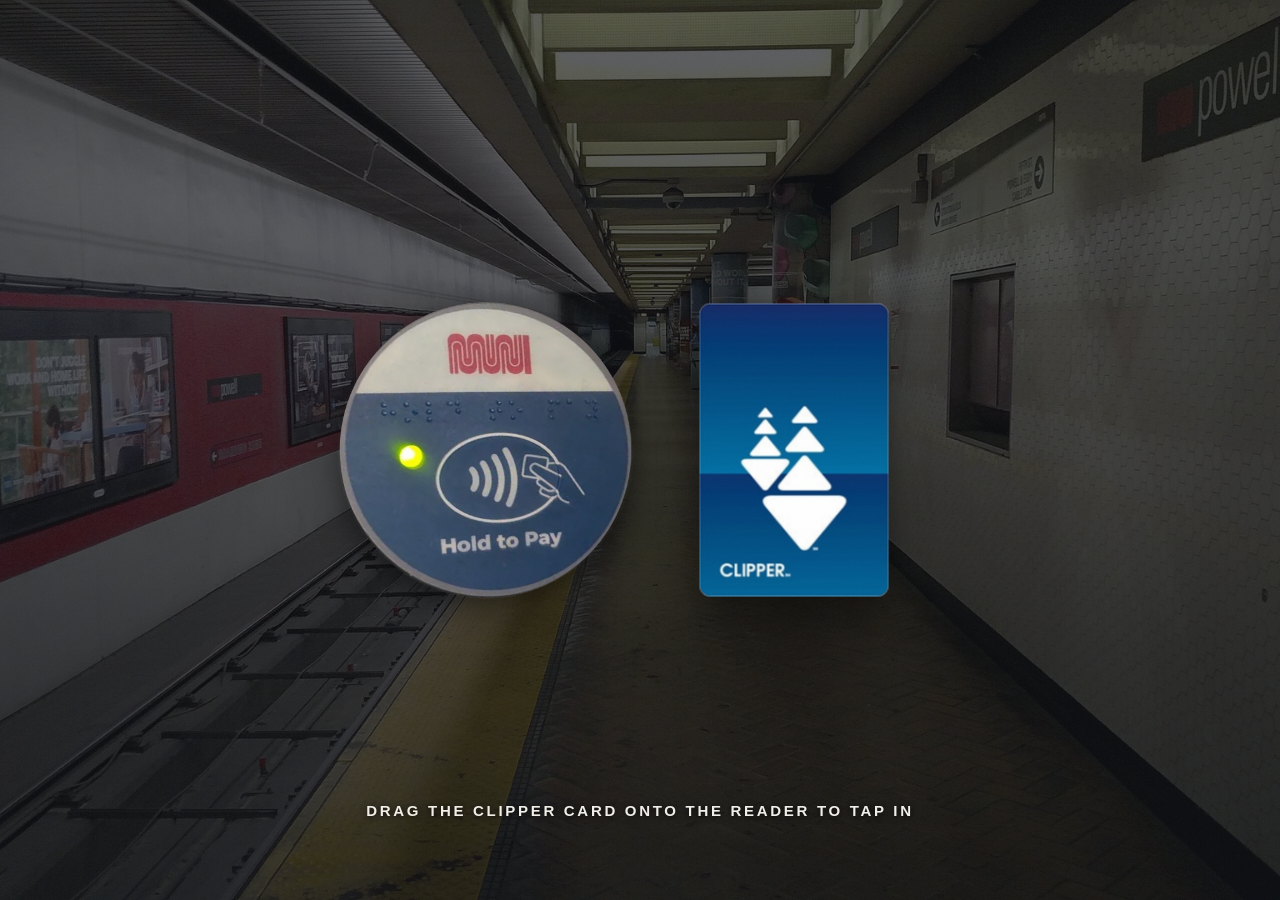
==== commit 1d71b74e: "yay" ====
--- a/muni-worm-map.html
+++ b/muni-worm-map.html
@@ -4,158 +4,12 @@
 <meta charset="UTF-8" />
 <meta name="viewport" content="width=device-width, initial-scale=1.0" />
 <title>muni · the worm becomes the map</title>
-<style>
-  :root{
-    /* --- vintage SF bus palette (sampled from a photo of an old Muni bus) --- */
-    --bus-white:#cacfd5;     /* cool off-white  */
-    --bus-orange:#ba6e3a;    /* burnt orange    */
-    --bus-red:#942f25;       /* weathered brick red */
-
-    --bg:#cacfd5; --ink:#2c2620; --muted:#736a5e;
-    --worm:#942f25;          /* the Muni worm, brick red */
-    --land:#c1beb6;          /* SF silhouette, warm landmass under the off-white */
-    --accent:var(--bus-orange);   /* UI accent (play button, scrubber) */
-    --grid:rgba(70,52,36,.12);
-    --track:rgba(48,34,22,.16);
-    --panel:rgba(44,32,20,.05);
-    --panel-bd:rgba(44,32,20,.18);
-    --thumb:#fff;
-    --bgA:#dde0e5; --bgB:#c4c1ba;   /* body vignette stops */
-  }
-  *{box-sizing:border-box;margin:0;padding:0}
-  html,body{height:100%; overflow:hidden}
-  body{
-    background:#0b0d11;
-    color:var(--ink); font-family:"Helvetica Neue",Helvetica,Arial,sans-serif;
-    min-height:100vh; display:flex; flex-direction:column; justify-content:center; overflow-x:hidden; position:relative;
-  }
-  /* the Powell platform — its own layer so it can dim + blur (rack-focus) when you tap in */
-  .bg{ position:fixed; inset:0; z-index:0; pointer-events:none;
-    background:
-      radial-gradient(125% 105% at 50% 36%, rgba(14,16,20,.35) 30%, rgba(14,16,20,.7) 100%),
-      linear-gradient(rgba(14,16,20,.5), rgba(14,16,20,.62)),
-      url("powell.jpg") center/cover no-repeat;
-    transition:filter 1.4s ease, transform 1.4s ease; }
-  body.playing .bg{ filter:blur(8px) brightness(.4) saturate(.85); transform:scale(1.07); }
-  body::before{ content:"";position:fixed;inset:0;pointer-events:none;z-index:0;
-    background-image:radial-gradient(var(--grid) 1px, transparent 1.4px);
-    background-size:34px 34px;
-    -webkit-mask-image:radial-gradient(circle at 52% 42%, #000 0%, rgba(0,0,0,.22) 72%, transparent 100%);
-            mask-image:radial-gradient(circle at 52% 42%, #000 0%, rgba(0,0,0,.22) 72%, transparent 100%); }
-  body::after{ content:"";position:fixed;inset:0;pointer-events:none;z-index:50;opacity:.04;
-    background-image:url("data:image/svg+xml,%3Csvg xmlns='http://www.w3.org/2000/svg' width='160' height='160'%3E%3Cfilter id='n'%3E%3CfeTurbulence type='fractalNoise' baseFrequency='.9' numOctaves='2'/%3E%3C/filter%3E%3Crect width='100%25' height='100%25' filter='url(%23n)'/%3E%3C/svg%3E"); }
-
-  main{position:relative;z-index:1;display:flex;align-items:center;justify-content:center;
-       min-height:100vh;padding:clamp(14px,3.5vh,46px) clamp(10px,3vw,40px)}
-
-  /* steel station map case (frame only) — revealed on tap-in */
-  .case{ position:absolute; top:50%; left:50%; transform:translate(-50%,-50%) scale(.96);
-    width:min(940px,86vw); padding:clamp(12px,1.4vw,18px); border-radius:8px; isolation:isolate;
-    background:
-      repeating-linear-gradient(90deg, rgba(255,255,255,.06) 0 1px, rgba(0,0,0,.05) 1px 2px, transparent 2px 5px),
-      linear-gradient(180deg,#f1f2f3 0%, #b8bcbf 5%, #d2d5d8 24%, #a6aaad 52%, #c4c7ca 78%, #8e9195 97%, #b4b7ba 100%);
-    box-shadow:0 42px 84px -26px rgba(12,14,18,.78), 0 8px 18px rgba(0,0,0,.3),
-      inset 0 1px 0 rgba(255,255,255,.95), inset 0 -2px 5px rgba(0,0,0,.35), inset 0 0 0 1px rgba(120,124,128,.55);
-    opacity:0; pointer-events:none; transition:opacity .6s ease, transform 1.5s cubic-bezier(.45,.05,.25,1); }
-  .case.shown{ opacity:1; pointer-events:auto; cursor:pointer; transform:translate(-50%,-50%) scale(1); }  /* fill transform set inline on reveal */
-  .screw{ position:absolute; width:14px;height:14px;border-radius:50%; z-index:4;
-    background:radial-gradient(circle at 36% 30%, #fcfcfd, #b0b4b8 55%, #6e7175);
-    box-shadow:0 1px 1px rgba(255,255,255,.5), inset 0 0 0 1px rgba(0,0,0,.25); }
-  .screw::after{ content:""; position:absolute; left:50%; top:18%; bottom:18%; width:1.6px; transform:translateX(-.8px); background:rgba(0,0,0,.3); border-radius:2px; }
-  .screw::before{ content:""; position:absolute; top:50%; left:18%; right:18%; height:1.6px; transform:translateY(-.8px); background:rgba(0,0,0,.28); border-radius:2px; }
-  .screw.tl{top:9px;left:9px} .screw.tr{top:9px;right:9px} .screw.bl{bottom:9px;left:9px} .screw.br{bottom:9px;right:9px}
-
-  /* header plate */
-  .case-head{ display:flex;align-items:baseline;justify-content:center;gap:.34em;
-    margin:1px clamp(16px,4%,50px) clamp(8px,1.2vw,13px); padding:6px 22px; border-radius:4px;
-    background:linear-gradient(180deg,#211b16,#342b22);
-    box-shadow:inset 0 1px 0 rgba(255,255,255,.12), inset 0 -2px 5px rgba(0,0,0,.55), 0 1px 0 rgba(255,255,255,.5);
-    font-family:"Helvetica Neue",Helvetica,Arial,sans-serif;font-weight:800; }
-  .case-head .hm-muni{ color:var(--bus-red); font-size:clamp(14px,1.8vw,20px); letter-spacing:-.01em; }
-  .case-head span:last-child{ color:#ece6dd; font-size:clamp(10px,1.3vw,14px); letter-spacing:.42em; text-transform:uppercase; }
-
-  /* backlit screen */
-  .screen{ position:relative; width:100%; aspect-ratio:1200/760; border-radius:3px; overflow:hidden;
-    background:radial-gradient(125% 115% at 50% 36%, #dadfe5 0%, #c6cbd1 58%, #b6bbc2 100%);
-    box-shadow:inset 0 2px 9px rgba(28,30,40,.3), inset 0 0 0 1px rgba(0,0,0,.2), inset 0 0 70px rgba(255,255,255,.45); }
-  .screen.power{ animation:power 1.1s ease both; }
-  @keyframes power{ 0%{filter:brightness(.25)} 7%{filter:brightness(1.35)} 11%{filter:brightness(.45)} 19%{filter:brightness(1.2)} 27%{filter:brightness(.7)} 42%{filter:brightness(1.06)} 60%{filter:brightness(.96)} 100%{filter:brightness(1)} }
-  svg{width:100%;height:100%;display:block;overflow:visible}
-  #landPath{fill:var(--land)}
-  #land{ opacity:0; transition:opacity .8s ease; }   /* SF silhouette appears only after the morph completes */
-  #land.show{ opacity:1; }
-  #caps{ opacity:0; transition:opacity .8s ease; }   /* line end caps appear with the finished map */
-  #caps.show{ opacity:1; }
-  #worm path{fill:var(--worm)}
-  #lines, #stations{filter:drop-shadow(0 1.5px 1.5px rgba(70,40,22,.32))}
-  #stations .hub{fill:var(--bg);stroke:var(--ink)}
-
-  /* line legend — real-transit-map circle markers, overlaid on the map (left) */
-  .legend{ position:absolute; left:clamp(8px,1.8%,22px); top:clamp(8px,2.4%,26px); z-index:4;
-    display:flex; flex-direction:column; gap:clamp(4px,.9vw,9px); align-items:flex-start; pointer-events:none;
-    transition:opacity .4s ease; }
-  body.playing .legend{ opacity:0; }   /* keep the fullscreen morph clean */
-  .chip{ --c:#888; display:flex; align-items:center; gap:clamp(6px,.8vw,10px);
-    opacity:.22; transition:opacity .45s ease; }
-  .chip .badge{ width:clamp(20px,2.4vw,30px); aspect-ratio:1; border-radius:50%;
-    display:grid; place-items:center; background:var(--c); color:#fff;
-    box-shadow:0 1px 2px rgba(0,0,0,.35), inset 0 0 0 1.5px rgba(0,0,0,.26);
-    font-family:"Helvetica Neue",Helvetica,Arial,sans-serif; font-weight:800; line-height:1;
-    font-size:clamp(11px,1.4vw,16px); }
-  .chip .nm{ font-weight:700; font-size:clamp(9.5px,1.1vw,13px); color:var(--ink);
-    letter-spacing:.01em; white-space:nowrap; text-shadow:0 1px 2px rgba(255,255,255,.5); }
-  .chip.on{ opacity:1 }
-
-  /* ---- intro: reader (left) + Clipper card (right), tightened toward center for less drag travel ---- */
-  .reader{ position:absolute; top:50%; left:38%; transform:translate(-50%,-50%); z-index:6;
-    width:min(33vmin,330px); height:min(33vmin,330px); border-radius:50%;
-    background:#0c4a82 url("clipper-reader.png") center/cover no-repeat;
-    box-shadow:0 10px 30px rgba(0,0,0,.5), inset 0 0 0 2px rgba(0,0,0,.18);
-    transition:opacity .55s ease, box-shadow .15s ease; }
-  .reader.armed{ box-shadow:0 0 0 6px rgba(95,225,105,.6), 0 10px 30px rgba(0,0,0,.5); }
-  .reader.tap{ box-shadow:0 0 0 10px rgba(95,225,105,.8), 0 0 54px 16px rgba(95,225,105,.55); }
-  .ccard{ position:absolute; top:50%; left:62%; transform:translate(-50%,-50%); z-index:7;
-    aspect-ratio:200/310; height:min(36vmin,293px); border-radius:11px; cursor:grab; touch-action:none; will-change:transform;
-    background:#11568f url("clipper-card.png") center/cover no-repeat;
-    box-shadow:0 18px 40px rgba(0,0,0,.45);
-    transition:opacity .55s ease, transform .35s cubic-bezier(.3,1.3,.5,1); }
-  .ccard.dragging{ cursor:grabbing; transition:opacity .55s ease; z-index:30; box-shadow:0 34px 64px rgba(0,0,0,.55) }
-  .hint{ position:absolute; left:50%; bottom:clamp(28px,9vh,90px); transform:translateX(-50%); z-index:8;
-    font-size:clamp(12px,1.5vw,15px); letter-spacing:.18em; text-transform:uppercase; font-weight:700; color:#f3f0ea;
-    text-shadow:0 1px 6px rgba(0,0,0,.85); white-space:nowrap; transition:opacity .4s ease; animation:hintpulse 2.4s ease-in-out infinite; }
-  .hint.gone{ opacity:0; pointer-events:none; animation:none; }
-  @keyframes hintpulse{ 0%,100%{opacity:.5} 50%{opacity:1} }
-  /* the quiet "way back" — fades in after the morph, then fades out */
-  .exit{ position:fixed; left:50%; bottom:clamp(22px,5vh,46px); transform:translateX(-50%); z-index:9; pointer-events:none;
-    font-size:11px; letter-spacing:.22em; text-transform:uppercase; font-weight:700; color:rgba(255,255,255,.7);
-    text-shadow:0 1px 6px rgba(0,0,0,.9); opacity:0; transition:opacity .6s ease; }
-  .exit.show{ opacity:1; }
-  /* once tapped in, the intro pieces fade away */
-  body.playing .reader, body.playing .ccard, body.playing .hint{ opacity:0; pointer-events:none; }
-
-  /* stop-request cord — appears after the morph */
-  .stopctl{ position:absolute; left:50%; bottom:clamp(18px,5vh,46px); transform:translateX(-50%); z-index:6;
-    opacity:0; pointer-events:none; transition:opacity .5s ease; }
-  .stopctl.shown{ opacity:1; pointer-events:auto; }
-  .cord{ display:flex;flex-direction:column;align-items:center;gap:6px;cursor:pointer;user-select:none;-webkit-tap-highlight-color:transparent }
-  .cordpull{ display:flex;flex-direction:column;align-items:center }
-  .cordline{ width:4px;height:46px;border-radius:2px;background:linear-gradient(#866039,#5b4027);box-shadow:0 1px 2px rgba(0,0,0,.4) }
-  .cordknob{ width:26px;height:26px;border-radius:50%;margin-top:-3px;background:radial-gradient(circle at 35% 30%,#cf9156,#8a5a30);
-    box-shadow:0 3px 5px rgba(0,0,0,.45), inset 0 1px 0 rgba(255,255,255,.3) }
-  .cord:hover .cordknob{ filter:brightness(1.07) }
-  .cord.pulled .cordpull{ animation:pull .55s cubic-bezier(.3,1.5,.5,1) }
-  @keyframes pull{ 0%{transform:translateY(0)} 38%{transform:translateY(16px)} 100%{transform:translateY(0)} }
-  .cordlamp{ font-size:10px;font-weight:800;letter-spacing:.12em;text-transform:uppercase;color:#fff;
-    background:#9a4036;padding:4px 9px;border-radius:4px;opacity:.85;transition:.18s;text-shadow:0 1px 2px rgba(0,0,0,.5);box-shadow:0 1px 3px rgba(0,0,0,.4), inset 0 0 0 1px rgba(0,0,0,.2) }
-  .cord.pulled .cordlamp{ opacity:1;background:#e23a2e;box-shadow:0 0 16px 0 #e23a2e }
-</style>
+<link rel="stylesheet" href="styles.css" />
 </head>
 <body>
   <div class="bg"></div>
   <main>
     <div class="case" id="case">
-      <span class="screw tl"></span><span class="screw tr"></span><span class="screw bl"></span><span class="screw br"></span>
-      <div class="case-head"><span class="hm-muni">muni</span><span>metro</span></div>
       <div class="screen" id="stage">
       <svg id="svg" viewBox="0 -20 1200 760" aria-label="Muni worm logo morphing into the real Muni Metro light rail map">
         <defs>
@@ -180,6 +34,15 @@
         </g>
       </svg>
       <div class="legend" id="legend"></div>
+      <!-- arrow-key indicator: wind/unwind the worm; also clickable. Inside the screen so it shares the legend's left edge. -->
+      <div class="winder" id="winder">
+        <button class="winder-key" id="windPrev" type="button" aria-label="Unwind (left arrow)">
+          <svg viewBox="0 0 24 24" aria-hidden="true"><path d="M15 5 L7 12 L15 19 Z" /></svg>
+        </button>
+        <button class="winder-key" id="windNext" type="button" aria-label="Wind (right arrow)">
+          <svg viewBox="0 0 24 24" aria-hidden="true"><path d="M9 5 L17 12 L9 19 Z" /></svg>
+        </button>
+      </div>
       </div>
     </div>
 
@@ -189,352 +52,25 @@
     <div class="exit" id="exit">click anywhere to tap off</div>
   </main>
 
-<script>
-/* worm transform — must match <g id="worm"> above (getPointAtLength returns local coords) */
-const WT={tx:330,ty:205,s:1.2};
-const wx=x=>WT.tx+x*WT.s, wy=y=>WT.ty+y*WT.s;
+  <!-- line explorer (finished-map only): hover/tap a line -> its story. A fragment of the map itself:
+       a route spine with two terminus markers brackets the card, colored to the line. -->
+  <aside class="lineinfo" id="lineinfo" aria-live="polite">
+    <div class="li-spine" aria-hidden="true">
+      <span class="li-term li-term-a"></span>
+      <span class="li-rail"></span>
+      <span class="li-term li-term-b"></span>
+    </div>
+    <div class="li-body">
+      <div class="li-head">
+        <span class="li-title"><span class="li-name"></span><span class="li-sub"></span></span>
+        <span class="li-badge"></span>
+      </div>
+      <p class="li-text"></p>
+      <div class="li-termini"><span class="li-end li-from"></span><span class="li-arrow">→</span><span class="li-end li-to"></span></div>
+    </div>
+  </aside>
+  <div class="li-hint" id="lihint">Hover a line · or press J K L M N T</div>
 
-/* metro target order aligned to the 6 worm sources below */
-const TARGETS=['N','J','L','M','K','T'];
-const META={ L:{name:'Taraval',color:'#86308B'}, N:{name:'Judah',color:'#215196'},
-  M:{name:'Ocean View',color:'#3A8557'}, K:{name:'Ingleside',color:'#669AAB'},
-  J:{name:'Church',color:'#EEAA4E'}, T:{name:'Third',color:'#C22E48'} };
-
-/* REAL Muni Metro geometry (DataSF "Muni Simple Routes", outbound), projected to this 1200x700 canvas */
-const MAP={
-  "L":[[919.6,83.6],[915.4,80.2],[911.2,76.8],[906.7,74.0],[901.6,74.5],[897.6,78.0],[893.8,81.7],[889.9,85.6],[886.1,89.4],[882.3,93.1],[878.5,97.0],[874.7,100.8],[870.8,104.5],[867.0,108.4],[863.2,112.2],[859.3,116.0],[855.5,119.8],[851.7,123.7],[847.9,127.5],[844.0,131.3],[840.2,135.1],[836.4,138.9],[832.6,142.7],[828.8,146.5],[824.9,150.3],[821.1,154.1],[817.3,157.9],[813.5,161.7],[809.6,165.5],[805.8,169.3],[802.0,173.2],[798.2,177.0],[794.4,180.9],[790.6,184.7],[786.7,188.4],[782.9,192.2],[779.1,196.1],[775.3,199.9],[771.4,203.7],[767.7,207.6],[763.9,211.4],[760.0,215.2],[756.2,219.0],[752.3,222.8],[748.6,226.6],[744.7,230.4],[740.9,234.2],[737.1,238.0],[733.2,241.8],[729.4,245.6],[725.6,249.4],[721.8,253.2],[717.9,257.0],[714.1,260.8],[710.3,264.7],[706.5,268.6],[702.7,272.4],[698.9,276.2],[695.0,280.0],[691.3,283.9],[687.5,287.7],[683.8,291.6],[679.7,295.2],[675.7,298.8],[671.8,302.5],[667.3,305.5],[662.3,307.5],[657.0,308.7],[651.8,309.8],[646.7,311.7],[642.3,314.7],[638.3,318.2],[634.2,321.8],[630.2,325.4],[626.1,328.9],[622.0,332.4],[617.9,336.0],[613.9,339.5],[609.8,343.0],[605.7,346.6],[601.6,350.1],[597.6,353.7],[593.5,357.2],[589.4,360.8],[585.4,364.3],[581.3,367.9],[577.2,371.4],[573.1,374.9],[569.0,378.5],[565.0,382.0],[560.9,385.6],[556.8,389.1],[552.8,392.6],[548.7,396.2],[544.6,399.7],[540.5,403.3],[536.6,407.0],[532.7,410.7],[528.9,414.5],[525.3,418.5],[521.9,422.7],[518.7,427.0],[515.7,431.5],[512.7,436.0],[509.8,440.6],[506.8,445.1],[503.9,449.6],[501.0,454.2],[498.0,458.6],[493.6,456.8],[488.6,455.0],[483.2,454.9],[477.8,455.2],[472.4,455.4],[467.0,455.7],[466.4,450.6],[466.2,445.3],[463.6,442.5],[458.2,442.8],[452.8,443.0],[447.4,443.4],[442.0,443.7],[436.6,444.0],[431.2,444.3],[425.8,444.6],[420.4,444.9],[415.1,445.2],[409.7,445.5],[404.3,445.8],[398.9,446.1],[393.5,446.4],[388.1,446.7],[382.7,447.0],[377.3,447.3],[371.9,447.6],[366.5,447.9],[361.2,448.2],[355.8,448.5],[350.4,448.8],[345.0,449.1],[339.6,449.4],[334.2,449.7],[328.8,450.0],[323.4,450.3],[318.0,450.6],[312.7,450.9],[307.3,451.2],[301.9,451.5],[296.5,451.8],[291.1,452.1],[285.7,452.5],[280.3,452.8],[276.7,454.7],[277.0,460.1],[277.3,465.4],[277.5,470.8],[277.8,476.2],[276.1,479.8],[272.1,481.4],[272.3,486.8]],
-  "N":[[885.1,226.7],[888.4,221.8],[892.5,217.7],[896.7,213.5],[900.9,209.4],[905.1,205.2],[909.2,201.0],[913.3,196.8],[917.4,192.5],[921.6,188.4],[925.8,184.3],[930.0,180.1],[934.3,176.1],[937.8,171.4],[938.9,165.7],[939.3,159.8],[939.8,154.0],[940.2,148.1],[940.6,142.2],[941.0,136.3],[941.5,130.4],[941.8,124.6],[941.4,118.7],[940.1,113.0],[937.2,107.9],[933.1,103.7],[929.0,99.4],[926.1,94.4],[924.2,88.9],[920.4,84.4],[916.1,80.4],[911.4,76.9],[906.4,73.9],[901.0,74.9],[896.7,78.9],[892.5,83.0],[888.3,87.2],[884.1,91.3],[880.0,95.5],[875.8,99.7],[871.6,103.8],[867.4,107.9],[863.3,112.1],[859.0,116.2],[854.9,120.4],[850.8,124.6],[846.6,128.8],[842.4,132.9],[838.2,137.1],[834.1,141.2],[829.9,145.4],[825.7,149.6],[821.5,153.7],[817.3,157.9],[813.2,162.0],[809.0,166.2],[804.8,170.3],[800.7,174.6],[796.5,178.7],[792.4,182.9],[788.2,187.0],[784.0,191.2],[779.8,195.4],[775.6,199.5],[771.5,203.7],[767.4,207.9],[763.2,212.0],[759.0,216.2],[754.8,220.4],[750.6,224.5],[746.5,228.7],[742.3,232.8],[738.1,237.0],[733.9,241.1],[729.7,245.3],[725.6,249.4],[721.0,252.9],[715.1,253.4],[709.3,253.8],[703.5,253.8],[697.6,254.2],[691.8,254.7],[685.9,255.2],[680.2,254.6],[674.3,255.2],[668.6,256.6],[662.9,258.1],[657.2,259.5],[651.5,261.0],[645.8,262.4],[640.0,263.9],[634.3,265.3],[628.6,266.8],[622.9,268.2],[617.2,269.7],[611.5,271.2],[605.8,272.6],[600.1,274.1],[594.4,275.5],[590.0,279.4],[584.2,280.5],[578.4,281.4],[572.6,282.3],[566.8,283.3],[561.0,284.2],[555.2,285.2],[549.3,286.1],[543.6,287.1],[540.2,290.1],[534.3,290.4],[528.4,290.7],[522.5,291.0],[516.7,291.4],[510.8,291.7],[504.9,292.0],[499.0,292.3],[494.8,294.2],[495.1,300.1],[495.5,305.9],[489.7,306.3],[483.8,306.7],[477.9,307.0],[472.0,307.3],[466.1,307.6],[460.3,307.9],[454.4,308.3],[448.5,308.6],[442.6,308.9],[436.7,309.3],[430.8,309.5],[425.0,309.9],[419.1,310.2],[413.2,310.6],[407.3,310.9],[401.4,311.2],[395.5,311.5],[389.7,311.9],[383.8,312.2],[377.9,312.6],[372.0,312.8],[366.1,313.1],[360.2,313.5],[354.4,313.8],[348.5,314.2],[342.6,314.5],[336.7,314.8],[330.8,315.2],[324.9,315.4],[319.1,315.8],[313.2,316.1],[307.3,316.4],[301.4,316.8],[295.5,317.1],[289.6,317.5],[283.8,317.8],[277.9,318.1],[272.0,318.4],[266.1,318.7],[260.2,319.1],[254.4,319.2]],
-  "M":[[919.6,83.6],[914.9,79.8],[910.2,76.0],[904.9,73.7],[899.7,76.0],[895.3,80.2],[891.0,84.5],[886.8,88.7],[882.5,92.9],[878.2,97.3],[873.9,101.5],[869.6,105.7],[865.4,110.0],[861.1,114.3],[856.7,118.5],[852.6,122.8],[848.3,127.1],[844.0,131.3],[839.7,135.6],[835.4,139.9],[831.2,144.1],[826.9,148.4],[822.6,152.6],[818.3,156.9],[814.0,161.2],[809.7,165.4],[805.5,169.7],[801.3,174.0],[797.0,178.3],[792.7,182.5],[788.4,186.8],[784.1,191.0],[779.9,195.3],[775.6,199.6],[771.3,203.8],[767.1,208.2],[762.8,212.4],[758.5,216.7],[754.3,220.9],[750.0,225.2],[745.7,229.4],[741.4,233.7],[737.1,237.9],[732.8,242.2],[728.5,246.5],[724.3,250.7],[720.0,255.0],[715.7,259.2],[711.5,263.5],[707.3,267.8],[703.0,272.1],[698.7,276.4],[694.4,280.6],[690.2,285.0],[686.0,289.3],[681.6,293.4],[677.1,297.5],[672.7,301.6],[667.9,305.2],[662.3,307.5],[656.4,308.8],[650.5,310.2],[645.1,312.6],[640.4,316.3],[635.9,320.4],[631.4,324.3],[626.8,328.3],[622.2,332.2],[617.7,336.2],[613.1,340.2],[608.5,344.1],[604.0,348.1],[599.4,352.1],[594.9,356.0],[590.3,360.0],[585.8,363.9],[581.2,367.9],[576.7,371.9],[572.1,375.8],[567.5,379.8],[563.0,383.7],[558.4,387.7],[553.9,391.7],[549.3,395.6],[544.8,399.6],[540.2,403.6],[535.8,407.7],[531.5,411.9],[527.3,416.2],[523.4,420.8],[519.6,425.6],[516.3,430.6],[512.9,435.6],[509.7,440.7],[506.4,445.8],[503.1,450.9],[499.8,455.9],[496.2,460.8],[492.5,465.5],[488.6,470.1],[484.5,474.5],[480.4,478.9],[476.3,483.4],[472.3,487.9],[469.3,493.1],[467.0,498.7],[464.5,504.2],[461.3,509.2],[458.1,514.4],[455.0,519.6],[451.8,524.7],[448.9,529.9],[446.3,535.3],[446.5,541.3],[446.2,547.4],[446.0,553.4],[445.8,559.4],[445.5,565.5],[445.3,571.5],[445.1,577.5],[444.8,583.6],[444.6,589.6],[444.3,595.6],[444.0,601.7],[444.3,607.6],[446.7,613.2],[450.3,618.0],[453.9,622.9],[457.4,627.8],[461.0,632.6],[464.6,637.5],[468.3,642.3],[471.9,647.1],[476.1,651.1],[482.1,651.1],[488.1,651.0],[494.2,650.9],[500.2,650.9],[506.2,650.8],[512.3,650.8],[516.0,653.2],[516.1,659.1],[522.2,659.0],[528.2,659.0],[534.2,658.9],[540.3,658.9],[546.3,658.8],[552.4,658.7],[558.4,658.7],[564.4,658.6],[570.1,657.2],[574.5,653.2],[578.0,648.3],[581.4,643.3],[584.7,638.3],[588.1,633.3],[591.4,628.2],[594.0,622.8],[598.3,618.6],[601.5,613.5]],
-  "K":[[919.6,83.6],[915.5,80.3],[911.4,77.0],[907.2,74.2],[902.2,74.2],[898.2,77.4],[894.5,81.1],[890.7,84.8],[887.0,88.5],[883.3,92.1],[879.6,95.8],[875.9,99.6],[872.1,103.2],[868.5,106.9],[864.8,110.6],[861.0,114.3],[857.3,117.9],[853.6,121.7],[849.9,125.4],[846.2,129.1],[842.5,132.8],[838.8,136.5],[835.1,140.2],[831.4,143.9],[827.7,147.6],[824.0,151.3],[820.2,155.0],[816.5,158.7],[812.8,162.4],[809.1,166.0],[805.4,169.7],[801.8,173.5],[798.1,177.2],[794.4,180.9],[790.6,184.6],[786.9,188.3],[783.2,191.9],[779.5,195.7],[775.8,199.4],[772.1,203.0],[768.4,206.8],[764.7,210.5],[761.0,214.2],[757.3,217.9],[753.6,221.6],[749.9,225.3],[746.2,229.0],[742.4,232.7],[738.7,236.4],[735.0,240.0],[731.3,243.7],[727.6,247.4],[723.9,251.1],[720.2,254.8],[716.4,258.5],[712.8,262.2],[709.1,265.9],[705.4,269.7],[701.7,273.4],[698.0,277.1],[694.3,280.8],[690.7,284.5],[687.0,288.3],[683.3,292.0],[679.4,295.4],[675.5,299.0],[671.7,302.6],[667.3,305.4],[662.5,307.4],[657.4,308.6],[652.3,309.7],[647.4,311.4],[643.0,314.1],[639.0,317.6],[635.1,321.0],[631.2,324.5],[627.2,327.9],[623.3,331.4],[619.3,334.8],[615.4,338.2],[611.4,341.6],[607.4,345.1],[603.5,348.5],[599.6,352.0],[595.6,355.4],[591.7,358.8],[587.7,362.3],[583.8,365.7],[579.8,369.1],[575.8,372.6],[571.9,376.0],[567.9,379.4],[564.0,382.9],[560.0,386.3],[556.1,389.7],[552.1,393.2],[548.2,396.6],[544.2,400.1],[540.3,403.5],[536.5,407.1],[532.7,410.7],[529.0,414.4],[525.5,418.3],[522.1,422.3],[519.0,426.5],[516.1,430.9],[513.2,435.2],[510.4,439.6],[507.5,444.0],[504.7,448.4],[501.8,452.8],[499.0,457.2],[495.8,461.4],[492.6,465.5],[489.2,469.5],[485.6,473.3],[482.0,477.1],[478.5,481.0],[475.0,484.9],[471.6,488.8],[469.1,493.4],[467.2,498.3],[465.1,503.1],[464.6,508.2],[464.3,513.5],[464.1,518.7],[463.8,523.9],[463.6,529.2],[467.1,532.2],[471.7,534.7],[476.3,537.2],[480.8,539.8],[484.1,543.8],[486.1,548.6],[488.6,553.2],[492.1,557.1],[495.9,560.7],[500.3,563.6],[505.0,565.8],[509.8,568.0],[514.6,570.2],[519.3,572.3],[524.2,574.2],[529.3,575.5],[534.3,576.9],[539.4,578.2],[544.5,579.5],[549.5,580.9],[554.6,582.3],[559.6,583.6],[564.7,584.9],[569.7,586.4],[574.8,587.7],[580.0,588.2],[585.2,588.3],[590.4,588.4],[595.7,588.4],[600.9,588.4],[602.7,591.4],[601.9,596.6]],
-  "J":[[919.6,83.6],[916.0,80.7],[912.5,77.9],[908.9,75.1],[904.7,73.7],[900.6,75.1],[897.3,78.3],[894.1,81.5],[890.8,84.7],[887.6,87.9],[884.3,91.1],[881.1,94.3],[877.9,97.6],[874.7,100.8],[871.3,104.0],[868.1,107.2],[864.9,110.5],[861.7,113.7],[858.4,116.9],[855.2,120.1],[852.0,123.4],[848.7,126.6],[845.5,129.8],[842.3,133.0],[839.0,136.3],[835.8,139.5],[832.6,142.7],[829.3,146.0],[826.1,149.2],[822.9,152.4],[819.6,155.6],[816.4,158.8],[813.1,162.0],[809.9,165.3],[806.6,168.5],[803.5,171.8],[800.3,175.0],[797.0,178.2],[793.8,181.5],[790.5,184.7],[787.3,187.9],[784.0,191.1],[780.8,194.3],[777.6,197.6],[774.3,200.8],[771.1,204.0],[767.9,207.3],[764.7,210.5],[761.5,213.7],[758.2,217.0],[755.0,220.2],[751.7,223.4],[748.5,226.6],[745.3,229.8],[742.0,233.1],[738.8,236.3],[735.5,239.5],[732.3,242.7],[729.1,245.9],[725.8,249.2],[722.6,252.4],[718.1,253.2],[713.6,253.5],[709.0,253.9],[706.6,255.3],[706.9,259.8],[707.3,264.4],[707.6,268.9],[707.9,273.5],[708.2,278.1],[708.6,282.6],[708.9,287.2],[709.3,291.7],[709.6,296.3],[710.0,300.8],[710.3,305.4],[710.6,309.9],[711.8,314.2],[712.6,318.7],[713.0,323.2],[713.4,327.8],[713.6,332.4],[713.9,336.9],[717.8,338.6],[719.0,342.7],[719.1,347.3],[716.8,351.1],[716.6,355.6],[714.5,359.4],[714.8,363.9],[715.1,368.5],[715.5,373.0],[715.8,377.6],[716.2,382.1],[716.5,386.7],[716.8,391.3],[717.2,395.8],[717.5,400.4],[717.9,404.9],[718.2,409.5],[718.6,414.0],[719.0,418.6],[719.3,423.1],[719.6,427.7],[719.9,432.3],[720.2,436.8],[720.6,441.4],[721.0,445.9],[721.3,450.5],[725.7,450.3],[730.3,449.9],[734.8,449.6],[739.4,449.2],[738.5,453.3],[737.3,457.7],[736.1,462.1],[734.8,466.5],[733.9,471.0],[732.7,475.4],[730.9,479.5],[728.4,483.4],[725.5,486.9],[722.4,490.3],[719.2,493.4],[715.7,496.5],[712.3,499.5],[708.8,502.4],[705.0,504.9],[701.2,507.4],[697.3,509.8],[693.4,512.2],[689.5,514.6],[685.6,517.0],[681.7,519.4],[677.8,521.7],[674.1,524.5],[671.4,528.1],[669.3,532.0],[665.3,534.1],[660.9,535.4],[656.4,536.2],[652.7,538.8],[649.2,541.6],[645.6,544.4],[642.6,547.8],[640.5,551.8],[638.3,555.8],[636.2,559.9],[633.7,563.7],[631.2,567.5],[628.7,571.3],[626.2,575.2],[623.7,579.0],[621.2,582.8],[618.7,586.6],[615.1,588.4],[610.5,588.4],[605.9,588.4],[602.8,590.6],[602.6,595.2]],
-  "T":[[843.2,690.0],[845.1,686.1],[847.1,682.2],[849.0,678.3],[850.9,674.4],[853.1,670.6],[855.8,667.2],[859.7,665.4],[863.8,664.0],[867.3,661.4],[870.0,658.0],[872.7,654.6],[875.4,651.1],[877.0,647.1],[878.4,643.0],[880.6,639.3],[882.2,635.3],[882.4,630.9],[882.6,626.6],[884.0,622.5],[886.6,618.9],[888.6,615.2],[890.5,611.3],[891.9,607.2],[893.4,603.0],[894.8,598.9],[896.3,594.8],[897.7,590.7],[899.3,586.6],[900.7,582.5],[902.2,578.4],[903.7,574.3],[905.1,570.2],[906.6,566.1],[908.0,562.0],[909.5,557.9],[910.9,553.7],[912.3,549.6],[913.6,545.4],[914.8,541.2],[915.9,537.0],[917.1,532.8],[918.3,528.6],[919.4,524.4],[920.6,520.2],[921.8,516.0],[922.9,511.8],[924.0,507.6],[925.2,503.4],[926.4,499.2],[927.5,495.0],[928.7,490.8],[929.9,486.6],[931.0,482.4],[932.2,478.2],[933.4,474.0],[934.6,469.8],[935.7,465.6],[936.9,461.4],[938.0,457.2],[939.2,453.0],[940.4,448.8],[941.6,444.6],[942.8,440.4],[943.7,436.2],[944.9,432.0],[945.5,427.7],[945.4,423.4],[945.1,419.0],[944.8,414.7],[944.4,410.3],[944.1,406.0],[943.8,401.6],[943.4,397.3],[943.1,392.9],[942.9,388.6],[942.8,384.2],[942.5,379.9],[942.2,375.5],[941.8,371.2],[941.5,366.8],[941.2,362.5],[940.9,358.1],[940.5,353.8],[940.1,349.4],[939.6,345.1],[939.2,340.8],[938.8,336.4],[938.5,332.1],[938.2,327.7],[937.9,323.4],[937.6,319.0],[937.2,314.7],[936.8,310.3],[936.6,306.0],[936.5,301.6],[936.2,297.3],[936.0,292.9],[935.7,288.6],[935.3,284.2],[935.0,279.9],[934.7,275.5],[934.3,271.2],[934.0,266.8],[933.6,262.5],[933.2,258.1],[932.9,253.8],[932.6,249.4],[932.3,245.1],[932.0,240.7],[931.7,236.4],[931.3,232.0],[930.9,227.7],[930.6,223.4],[930.3,219.0],[928.2,216.6],[923.8,217.0],[919.6,216.7],[916.3,213.8],[913.2,210.8],[910.0,207.8],[907.0,204.7],[903.9,201.6],[900.8,198.5],[897.7,195.4],[894.7,192.3],[891.6,189.2],[888.6,186.1],[885.5,183.0],[882.5,179.8],[879.4,176.8],[876.3,173.7],[873.3,170.6],[870.2,167.5],[867.1,164.4],[864.0,161.3],[861.0,158.2],[857.9,155.1],[854.8,152.1],[851.7,149.0],[848.6,145.9],[845.5,142.8],[842.5,139.7],[839.5,136.6],[836.6,134.6],[835.9,130.3],[835.3,126.0],[834.6,121.7],[833.9,117.4],[833.2,113.1],[832.5,108.7],[831.8,104.4],[831.1,100.1],[830.4,95.8],[829.7,91.5],[829.0,87.2],[828.3,82.9],[827.7,78.6],[827.0,74.3],[826.3,70.0]],
-};
-
-/* ---------- helpers ---------- */
-function resample(pts,n){
-  const d=[0];
-  for(let i=1;i<pts.length;i++) d.push(d[i-1]+Math.hypot(pts[i][0]-pts[i-1][0],pts[i][1]-pts[i-1][1]));
-  const tot=d[d.length-1]||1; const out=[]; let s=0;
-  for(let i=0;i<n;i++){ const t=(i/(n-1))*tot;
-    while(s<pts.length-2 && d[s+1]<t) s++;
-    const sl=(d[s+1]-d[s])||1, f=(t-d[s])/sl;
-    out.push([pts[s][0]+(pts[s+1][0]-pts[s][0])*f, pts[s][1]+(pts[s+1][1]-pts[s][1])*f]); }
-  return out;
-}
-/* closed ribbon outline around a polyline (so a transit line is a fillable shape, like the worm strokes) */
-function ribbon(poly,w){
-  const n=poly.length, Ls=[], Rs=[], h=w/2;
-  for(let i=0;i<n;i++){
-    const a=poly[Math.max(0,i-1)], b=poly[Math.min(n-1,i+1)];
-    let dx=b[0]-a[0], dy=b[1]-a[1]; const m=Math.hypot(dx,dy)||1; dx/=m; dy/=m;
-    const nx=-dy*h, ny=dx*h;
-    Ls.push([poly[i][0]+nx, poly[i][1]+ny]); Rs.push([poly[i][0]-nx, poly[i][1]-ny]);
-  }
-  return Ls.concat(Rs.reverse());
-}
-/* sample an SVG path outline into a ring of viewBox-space points */
-function samplePath(el){
-  const len=el.getTotalLength();
-  const n=Math.max(300,Math.min(1300,Math.round(len/1.4)));
-  const r=[];
-  for(let i=0;i<n;i++){ const p=el.getPointAtLength(len*i/n); r.push([wx(p.x),wy(p.y)]); }
-  return r;
-}
-/* cut a ring with the vertical line x=xc, splitting at the two bottom-most crossings
-   (a short chord across the tube floor) -> returns [leftHalf, rightHalf], which still tile the original */
-function splitRingAtX(ring,xc){
-  const cr=[];
-  for(let i=0;i<ring.length;i++){ const a=ring[i], b=ring[(i+1)%ring.length];
-    if((a[0]-xc)*(b[0]-xc)<0){ const t=(xc-a[0])/(b[0]-a[0]); cr.push({i,y:a[1]+(b[1]-a[1])*t,pt:[xc,a[1]+(b[1]-a[1])*t]}); } }
-  cr.sort((p,q)=>q.y-p.y);                 // bottom-most first = the U floor
-  let A=cr[0], B=cr[1]; if(A.i>B.i){const t=A;A=B;B=t;}
-  const a1=[A.pt]; for(let i=A.i+1;i<=B.i;i++) a1.push(ring[i]); a1.push(B.pt);
-  const a2=[B.pt]; for(let i=B.i+1;i<ring.length;i++) a2.push(ring[i]); for(let i=0;i<=A.i;i++) a2.push(ring[i]); a2.push(A.pt);
-  const cx=a=>a.reduce((s,p)=>s+p[0],0)/a.length;
-  return cx(a1)<cx(a2)?[a1,a2]:[a2,a1];
-}
-function hx(c){c=c.replace('#','');return [parseInt(c.slice(0,2),16),parseInt(c.slice(2,4),16),parseInt(c.slice(4,6),16)];}
-function mix(a,b,t){return `rgb(${Math.round(a[0]+(b[0]-a[0])*t)},${Math.round(a[1]+(b[1]-a[1])*t)},${Math.round(a[2]+(b[2]-a[2])*t)})`;}
-const ease=t=>t<.5?4*t*t*t:1-Math.pow(-2*t+2,3)/2;
-const smooth=(e0,e1,x)=>{const t=Math.min(1,Math.max(0,(x-e0)/(e1-e0)));return t*t*(3-2*t);};
-function toPath(p){let s='M'+p[0][0].toFixed(1)+' '+p[0][1].toFixed(1);for(let i=1;i<p.length;i++)s+='L'+p[i][0].toFixed(1)+' '+p[i][1].toFixed(1);return s+'Z';}
-/* resample a CLOSED ring to n evenly-spaced points; optionally carry a parallel scalar array */
-function resampleClosedV(pts,vals,n){
-  const r=pts.concat([pts[0]]), v=vals?vals.concat([vals[0]]):null, d=[0];
-  for(let i=1;i<r.length;i++) d.push(d[i-1]+Math.hypot(r[i][0]-r[i-1][0],r[i][1]-r[i-1][1]));
-  const tot=d[d.length-1]||1, op=[], ov=v?[]:null; let s=0;
-  for(let i=0;i<n;i++){ const t=(i/n)*tot; while(s<r.length-2&&d[s+1]<t)s++;
-    const sl=(d[s+1]-d[s])||1, f=(t-d[s])/sl;
-    op.push([r[s][0]+(r[s+1][0]-r[s][0])*f, r[s][1]+(r[s+1][1]-r[s][1])*f]);
-    if(v) ov.push(v[s]+(v[s+1]-v[s])*f); }
-  return {pts:op, vals:ov};
-}
-/* closed ribbon outline + per-vertex arc position along the line (0 = head, 1 = tail) */
-function ribbonLP(poly,w){
-  const m=poly.length, Ls=[], Rs=[], lpL=[], lpR=[], h=w/2;
-  for(let i=0;i<m;i++){ const a=poly[Math.max(0,i-1)], b=poly[Math.min(m-1,i+1)];
-    let dx=b[0]-a[0],dy=b[1]-a[1]; const mm=Math.hypot(dx,dy)||1; dx/=mm; dy/=mm;
-    const lp=i/(m-1); Ls.push([poly[i][0]-dy*h,poly[i][1]+dx*h]); lpL.push(lp);
-    Rs.push([poly[i][0]+dy*h,poly[i][1]-dx*h]); lpR.push(lp); }
-  return {pts:Ls.concat(Rs.reverse()), lp:lpL.concat(lpR.reverse())};
-}
-/* resample src ring & dst ribbon to NP pts and rotate/flip src to best correspond to dst */
-const NP=520;
-function prep(srcRing,dstObj){
-  const S=resampleClosedV(srcRing,null,NP).pts, D=resampleClosedV(dstObj.pts,dstObj.lp,NP);
-  let best={c:Infinity,off:0,rev:false};
-  for(const rev of [false,true]){ const SS=rev?S.slice().reverse():S;
-    for(let off=0;off<NP;off+=4){ let c=0;
-      for(let i=0;i<NP;i+=8){const a=SS[(i+off)%NP],b=D.pts[i],dx=a[0]-b[0],dy=a[1]-b[1];c+=dx*dx+dy*dy;}
-      if(c<best.c) best={c,off,rev}; } }
-  const SS=best.rev?S.slice().reverse():S, Sa=new Array(NP);
-  for(let i=0;i<NP;i++) Sa[i]=SS[(i+best.off)%NP];
-  return {S:Sa, D:D.pts, lp:D.vals};
-}
-
-/* ---------- build morph from the worm's OWN 5 segments (long m-u-n segment used twice -> 6) ---------- */
-const wormG=document.getElementById('worm');
-const wp=[...wormG.querySelectorAll('path')];   // [0]=long m-u-n serpentine  [1]=i bar  [2]=left fill  [3]=centre post  [4]=right fill
-// worm chunk base colour: the weathered brick red
-const BASE=['#942f25','#942f25','#942f25','#942f25','#942f25','#86291f'].map(hx);
-const DST =TARGETS.map(k=>hx(META[k].color));
-
-// split the long serpentine in half at the bottom of the U (x=603); N gets the left half, J the right half
-const [halfL,halfR]=splitRingAtX(samplePath(wp[0]), 603);
-const srcRings=[ halfL, halfR, samplePath(wp[2]), samplePath(wp[3]), samplePath(wp[4]), samplePath(wp[1]) ];
-
-/* ---- offset the lines that share the Market St subway into parallel bands ----
-   Only J/K/L/M/N share Market (T uses the separate Central Subway, so it's left alone).
-   Each shared line is pushed perpendicular to the trunk's local direction, fading to 0
-   once it diverges, so branches keep their true geometry. Order across the band: edit TRUNK_ORDER. */
-const TRUNK = resample(MAP['L'].slice(0,108), 110);      // Embarcadero -> Market -> Twin Peaks tunnel -> West Portal
-const TRUNK_ORDER=['K','M','L','J','N'];                 // NE edge -> SW edge of the trunk (band reads: dark blue, yellow, purple, green, blue)
-const OFF_SP=10;
-function nearestTrunk(p){ let bd=1e9,bi=0;
-  for(let i=0;i<TRUNK.length;i++){const dx=TRUNK[i][0]-p[0],dy=TRUNK[i][1]-p[1],d=dx*dx+dy*dy; if(d<bd){bd=d;bi=i;}}
-  return {d:Math.sqrt(bd),i:bi}; }
-function offsetLine(key){
-  const poly=resample(MAP[key],120);
-  const idx=TRUNK_ORDER.indexOf(key);
-  if(idx<0) return poly;                                  // T: untouched
-  const off=(idx-(TRUNK_ORDER.length-1)/2)*OFF_SP;
-  return poly.map(p=>{
-    const nt=nearestTrunk(p), w=1-smooth(6,40,nt.d);       // 1 on the trunk, 0 once diverged
-    if(w<0.002) return p;
-    const a=TRUNK[Math.max(0,nt.i-1)], b=TRUNK[Math.min(TRUNK.length-1,nt.i+1)];
-    let dx=b[0]-a[0],dy=b[1]-a[1]; const m=Math.hypot(dx,dy)||1; dx/=m; dy/=m;
-    return [p[0]-dy*off*w, p[1]+dx*off*w];
-  });
-}
-/* Embarcadero is the real NE terminus of the Market trunk (J/K/L/M); N runs through it to Caltrain.
-   Keep the full, geographically-accurate line geometry — no truncation. */
-const EMB=[919.6,83.6];
-const TDIR=(function(){let dx=TRUNK[0][0]-TRUNK[14][0],dy=TRUNK[0][1]-TRUNK[14][1];const m=Math.hypot(dx,dy)||1;return [dx/m,dy/m];})(); // unit dir along the trunk toward Embarcadero
-const CUT=[EMB[0]-TDIR[0]*50, EMB[1]-TDIR[1]*50];        // J/K/L/M terminate here (Embarcadero); N continues through to Caltrain
-const CAPN=[Math.SQRT1_2,-Math.SQRT1_2];                 // normal of the 45° cap (points NE) -> cut the lines on the cap line so they align
-function truncTrunk(poly){ const sd=p=>(p[0]-CUT[0])*CAPN[0]+(p[1]-CUT[1])*CAPN[1];
-  for(let i=0;i<poly.length-1;i++){ const a=poly[i],b=poly[i+1],da=sd(a),db=sd(b);
-    if(da>0&&db<=0){ const t=da/(da-db); return [[a[0]+(b[0]-a[0])*t,a[1]+(b[1]-a[1])*t]].concat(poly.slice(i+1)); } }
-  return poly; }
-const TRUNK_END=['J','K','L','M'];                       // these terminate at the Embarcadero cap; N stays full
-const offsets={}; TARGETS.forEach(k=>{ let p=offsetLine(k); if(TRUNK_END.includes(k)) p=truncTrunk(p); offsets[k]=p; });
-// each line: exact worm-outline source -> metro ribbon, prepped for a head->tail arc-phase morph
-const MORPH=srcRings.map((s,i)=>prep(s, ribbonLP(offsets[TARGETS[i]], 10.5)));
-
-const linesG=document.getElementById('lines');
-// paths stay indexed by MORPH/TARGETS order (render() relies on it); DOM append order sets z-order.
-const paths=MORPH.map(()=>document.createElementNS('http://www.w3.org/2000/svg','path'));
-// stack red (T) at the bottom and yellow (J) on top, others keep their relative order in between
-const Z_ORDER=['T','N','L','M','K','J'];                  // bottom -> top
-Z_ORDER.forEach(k=>linesG.appendChild(paths[TARGETS.indexOf(k)]));
-
-/* stations */
-const NS='http://www.w3.org/2000/svg', stationsG=document.getElementById('stations');
-const landG=document.getElementById('land');
-function dot(x,y,col,big){const c=document.createElementNS(NS,'circle');c.setAttribute('cx',x);c.setAttribute('cy',y);c.setAttribute('r',big?7:5);
-  if(big){c.setAttribute('class','hub');c.setAttribute('stroke-width',4);}     // fill/stroke via CSS (theme bg/ink)
-  else{c.setAttribute('fill',col);c.setAttribute('stroke',col);c.setAttribute('stroke-width',3);}
-  stationsG.appendChild(c);}
-/* ---------- end caps: black-outlined white bars at every terminus + one diagonal cap at Embarcadero ---------- */
-const capsG=document.getElementById('caps');
-function capBar(x,y,deg,len,th){ const r=document.createElementNS(NS,'rect');     // rounded-end (pill) bar
-  r.setAttribute('x',(-len/2).toFixed(1)); r.setAttribute('y',(-th/2).toFixed(1)); r.setAttribute('width',len); r.setAttribute('height',th);
-  r.setAttribute('rx',(th/2).toFixed(1)); r.setAttribute('transform',`translate(${x.toFixed(1)} ${y.toFixed(1)}) rotate(${deg.toFixed(1)})`);
-  r.setAttribute('fill','#f7f5ef'); r.setAttribute('stroke','#1b1b1b'); r.setAttribute('stroke-width','2.4'); capsG.appendChild(r); }
-function termCap(key,atEnd){ const p=offsets[key], pt=atEnd?p[p.length-1]:p[0];     // circular terminus cap
-  const c=document.createElementNS(NS,'circle'); c.setAttribute('cx',pt[0].toFixed(1)); c.setAttribute('cy',pt[1].toFixed(1)); c.setAttribute('r','7.5');
-  c.setAttribute('fill','#f7f5ef'); c.setAttribute('stroke','#1b1b1b'); c.setAttribute('stroke-width','2.4'); capsG.appendChild(c); }
-['J','L','M'].forEach(k=>termCap(k,true));             // J & K share Balboa Park -> one circle; plus L, M outer termini
-termCap('N',true); termCap('N',false);                 // N: Ocean Beach + Caltrain
-termCap('T',true); termCap('T',false);                 // T (Central Subway): Chinatown + Sunnydale
-(function(){ const ce=['J','K','L','M'].map(k=>offsets[k][0]);          // the four truncated ends (collinear on the 45° cap line)
-  const cx=ce.reduce((s,p)=>s+p[0],0)/4, cy=ce.reduce((s,p)=>s+p[1],0)/4;
-  let sp=0; ce.forEach(a=>ce.forEach(b=>sp=Math.max(sp,Math.hypot(a[0]-b[0],a[1]-b[1]))));
-  capBar(cx,cy, 45, sp+9.5+16, 11); })();              // centered on the four ends -> symmetric, covers them
-
-/* each thread peels off one-by-one, in route order J K L M N T */
-const RANK={J:0,K:1,L:2,M:3,N:4,T:5};
-const SEQ=TARGETS.map(k=>RANK[k]);   // stagger rank per morph element
-const STEP=1/6, SPAN=1/6;            // 6 non-overlapping windows: each line fully separates before the next begins
-
-/* ---------- render ---------- */
-const LAG=1.3;          // head->tail spread: each line settles from its head before the tail follows
-const COLOR_FRAC=0.34;  // first 34% of each line's window: recolor in place; then it snakes out
-function render(T){
-  for(let i=0;i<paths.length;i++){
-    const start=SEQ[i]*STEP;
-    const p=Math.min(1,Math.max(0,(T-start)/SPAN));     // this line's window progress
-    const cp=Math.min(1, p/COLOR_FRAC);                 // colour phase (in place)
-    const mp=Math.max(0, (p-COLOR_FRAC)/(1-COLOR_FRAC));// movement phase (snake)
-    const M=MORPH[i], S=M.S, D=M.D, lp=M.lp, pts=new Array(NP);
-    for(let j=0;j<NP;j++){
-      const lt=ease(Math.min(1,Math.max(0, mp*(1+LAG) - lp[j]*LAG)));   // arc-phased: head first
-      pts[j]=[S[j][0]+(D[j][0]-S[j][0])*lt, S[j][1]+(D[j][1]-S[j][1])*lt];
-    }
-    paths[i].setAttribute('d', toPath(pts));
-    paths[i].setAttribute('fill', mix(BASE[i],DST[i],ease(cp)));
-  }
-  // hard hand-off: T=0 -> crisp worm only; the instant morph begins -> glowing lines only.
-  // (a cross-fade here would dip through the dark bg and read as a "darker flash")
-  const lit = T>0.012;
-  wormG.style.opacity  = lit?0:1;
-  linesG.style.opacity = lit?1:0;
-  stationsG.style.opacity = Math.max(0,(T-0.78)/0.22).toFixed(2);
-
-  legendChips.forEach((r)=>r.el.classList.toggle('on', T > (r.rank+0.85)*STEP));
-}
-
-/* ---------- legend (route order) ---------- */
-const legendEl=document.getElementById('legend'), legendChips=[];
-['J','K','L','M','N','T'].forEach((k,rank)=>{ const m=META[k]; const el=document.createElement('div');
-  el.className='chip'; el.style.setProperty('--c',m.color);
-  el.innerHTML=`<span class="badge">${k}</span><span class="nm">${m.name}</span>`;
-  legendEl.appendChild(el); legendChips.push({el,rank}); });
-
-/* ---------- timeline ---------- */
-let T=0, raf=null;
-function animateTo(target,dur,onDone){ cancelAnimationFrame(raf);
-  const start=T, t0=performance.now(), d=Math.abs(target-start)*dur+120;
-  (function step(now){ const k=Math.min(1,(now-t0)/d); T=start+(target-start)*k; render(T);
-    if(k<1) raf=requestAnimationFrame(step); else { T=target; if(onDone) onDone(); } })(t0); }
-
-/* ---------- WebAudio: synthesized transit sounds, no asset files ---------- */
-let actx=null;
-function audio(){ try{ if(!actx) actx=new (window.AudioContext||window.webkitAudioContext)(); if(actx.state==='suspended') actx.resume(); }catch(e){} return actx; }
-function blip(freq,o){ o=o||{}; const c=audio(); if(!c) return; const t=c.currentTime+(o.t||0), dur=o.dur||.15;
-  const osc=c.createOscillator(), g=c.createGain(); osc.type=o.type||'sine'; osc.frequency.setValueAtTime(freq,t);
-  if(o.slide) osc.frequency.exponentialRampToValueAtTime(o.slide,t+dur);
-  const v=o.vol==null?.2:o.vol; g.gain.setValueAtTime(.0001,t); g.gain.exponentialRampToValueAtTime(v,t+.006); g.gain.exponentialRampToValueAtTime(.0001,t+dur);
-  osc.connect(g); g.connect(c.destination); osc.start(t); osc.stop(t+dur+.03); }
-const sndTap  =()=>{ blip(2050,{type:'square',dur:.05,vol:.13}); blip(2700,{t:.085,type:'square',dur:.1,vol:.13}); };   // digital reader beep (bip-boop)
-const sndDing =()=>{ blip(760,{type:'sine',dur:.75,vol:.3}); blip(1520,{type:'sine',dur:.5,vol:.08}); };               // stop-request bong
-const sndChime=()=>{ [988,1319,1568].forEach((f,i)=>blip(f,{t:i*.15,type:'sine',dur:.5,vol:.16})); };                  // doors / arrival
-const sndTick =()=>blip(820+Math.random()*620,{type:'square',dur:.016,vol:.045});                                       // flap clatter
-
-/* ---------- progressive reveal: tap in -> fullscreen morph -> click to tap off ---------- */
-const caseEl=document.getElementById('case'), screenEl=document.getElementById('stage');
-const hint=document.getElementById('hint');
-let caseShown=false;
-const exitHint=document.getElementById('exit');
-function fillTransform(){                                  // scale the case so its screen fills the viewport (frame slides off-edge)
-  const sw=screenEl.offsetWidth||800, sh=screenEl.offsetHeight||400;
-  const S=Math.max(innerWidth/sw, innerHeight/sh)*1.0;
-  const headOff=((document.querySelector('.case-head')||{}).offsetHeight||0)*0.5*S;
-  return `translate(-50%, calc(-50% - ${headOff}px)) scale(${S})`;
-}
-function revealCase(){ if(caseShown) return; caseShown=true;
-  document.body.classList.add('playing');                 // dim+blur the platform; fade the intro pieces away
-  hint.classList.add('gone'); caseEl.classList.add('shown');
-  caseEl.style.transform=fillTransform(); }               // dive through the glass -> fullscreen morph
-function exitToIntro(){ if(!caseShown) return; exitHint.classList.remove('show'); landG.classList.remove('show'); capsG.classList.remove('show');
-  animateTo(0, 2400, ()=>{ document.body.classList.remove('playing'); caseShown=false;
-    caseEl.classList.remove('shown'); caseEl.style.transform=''; resetCard(); hint.classList.remove('gone'); }); }
-caseEl.addEventListener('click', ()=>{ if(caseShown && T>0.03) exitToIntro(); });   // click the map to tap off, back to the platform
-addEventListener('resize', ()=>{ if(caseShown) caseEl.style.transform=fillTransform(); });
-
-/* ---------- drag the Clipper card onto the reader (two-finger spin physics) ---------- */
-const reader=document.getElementById('reader'), card=document.getElementById('ccard');
-const readerC=()=>{ const r=reader.getBoundingClientRect(); return {x:r.left+r.width/2, y:r.top+r.height/2, rad:r.width/2}; };
-function tapAccept(){ audio(); reader.classList.add('tap'); sndTap(); setTimeout(()=>reader.classList.remove('tap'), 700); }
-function startPlay(){ revealCase();                                  // zoom into the worm, fullscreen
-  setTimeout(()=>animateTo(1, 11000, ()=>{ sndChime(); landG.classList.add('show'); capsG.classList.add('show');   // morph done -> silhouette + end caps fade in
-    exitHint.classList.add('show'); setTimeout(()=>exitHint.classList.remove('show'), 4500); }), 1900); }
-function resetCard(){ card.style.transition=''; card.style.transform='translate(-50%,-50%)'; card.style.transformOrigin=''; }
-
-/* the card pivots around the grab point (held between two fingers): velocity drags the body so it
-   trails, swings and — with fast circular motion — spins right around the cursor. */
-let drag=null, physReq=null;
-const PULL=0.055, DAMP=1.8, REST=2.2;   // PULL=how hard motion rotates it · DAMP=settle · REST=return-upright (loose = flickable)
-function phys(){
-  if(!drag){ physReq=null; return; }
-  const dt=1/60;
-  if(drag.held){                                            // following the cursor: motion drags the body around
-    const vx=drag.px-drag.lpx, vy=drag.py-drag.lpy; drag.lpx=drag.px; drag.lpy=drag.py;
-    const speed=Math.hypot(vx,vy);
-    let aa=-DAMP*drag.omega;
-    if(speed>0.4){ const target=Math.atan2(-vy,-vx); let diff=target-drag.theta; diff=Math.atan2(Math.sin(diff),Math.cos(diff));
-      aa += diff*Math.min(speed,90)*PULL; }
-    let dth=drag.theta-drag.restAng; dth=Math.atan2(Math.sin(dth),Math.cos(dth)); aa += -REST*dth;
-    drag.omega += aa*dt; drag.theta += drag.omega*dt;
-    drag.dx=drag.px-drag.sx; drag.dy=drag.py-drag.sy;
-  } else {                                                   // released: momentum carries it (flick), then it settles + drifts home
-    let dth=drag.theta-drag.restAng; dth=Math.atan2(Math.sin(dth),Math.cos(dth));
-    drag.omega += (-DAMP*drag.omega - REST*dth)*dt; drag.theta += drag.omega*dt;
-    drag.dx*=0.86; drag.dy*=0.86;
-    if(Math.abs(drag.omega)<0.04 && Math.abs(dth)<0.01 && Math.hypot(drag.dx,drag.dy)<0.6){ resetCard(); drag=null; physReq=null; return; }
-  }
-  const deg=(drag.theta-drag.restAng)*180/Math.PI;
-  card.style.transform=`translate(-50%,-50%) translate(${drag.dx}px,${drag.dy}px) rotate(${deg}deg)`;
-  physReq=requestAnimationFrame(phys);
-}
-card.addEventListener('pointerdown',e=>{ e.preventDefault(); audio();
-  const r=card.getBoundingClientRect(), gx=e.clientX-r.left, gy=e.clientY-r.top;
-  const restAng=Math.atan2(r.height/2-gy, r.width/2-gx);        // rod from grab point to card centre
-  drag={ held:true, sx:e.clientX, sy:e.clientY, px:e.clientX, py:e.clientY, lpx:e.clientX, lpy:e.clientY, dx:0, dy:0, theta:restAng, omega:0, restAng,
-         restCx:r.left+r.width/2, restCy:r.top+r.height/2 };   // card's resting centre, for the drop-onto-reader
-  card.style.transformOrigin=`${gx}px ${gy}px`; card.style.transition='none'; card.classList.add('dragging');
-  card.setPointerCapture(e.pointerId); if(!physReq) physReq=requestAnimationFrame(phys); });
-card.addEventListener('pointermove',e=>{ if(!drag||!drag.held) return; drag.px=e.clientX; drag.py=e.clientY;
-  const c=readerC(); reader.classList.toggle('armed', Math.hypot(drag.px-c.x,drag.py-c.y) < c.rad*1.15); });
-card.addEventListener('pointerup',e=>{ if(!drag) return;
-  const c=readerC(), hit=Math.hypot(drag.px-c.x,drag.py-c.y) < c.rad*1.2;
-  card.classList.remove('dragging'); reader.classList.remove('armed');
-  if(hit){
-    // land somewhere ON the reader, not dead-centre — a little human jitter in position + tilt
-    const jx=(Math.random()*2-1)*c.rad*0.26, jy=(Math.random()*2-1)*c.rad*0.26, jr=(Math.random()*2-1)*7;
-    const tx=c.x+jx-drag.restCx, ty=c.y+jy-drag.restCy; drag=null;   // stop physics
-    if(physReq){cancelAnimationFrame(physReq); physReq=null;}
-    card.style.transition='transform .24s cubic-bezier(.3,.85,.3,1)';   // "fall" flat onto the reader (glide + settle slightly askew)
-    card.style.transform=`translate(-50%,-50%) translate(${tx}px,${ty}px) rotate(${jr.toFixed(2)}deg)`;
-    tapAccept();
-    setTimeout(startPlay, 1000);                                // hold a beat on the reader, then the worm appears + morph
-  }
-  else { drag.held=false; }                                    // let the flick carry, then settle home via physics
-});
-card.addEventListener('keydown',e=>{ if(e.key==='Enter'||e.key===' '){ e.preventDefault(); tapAccept(); setTimeout(startPlay,900); } });  // a11y fallback
-
-/* ---------- arrow keys: step lines one at a time (J K L M N T); hold or mash to fly through ---------- */
-const STOPS=[0].concat([0,1,2,3,4,5].map(r=>Math.min(1, r*STEP+SPAN)));
-let lastStep=0;
-function goTo(target,dur,tick){ audio(); if(tick) sndTick();
-  if(target>0.02) revealCase(); landG.classList.toggle('show', target>=1); capsG.classList.toggle('show', target>=1);
-  animateTo(target, dur, target>=1?sndChime:null); }
-function stepStage(dir,fast){ let target;          // animateTo() cancels any in-flight morph, so each press skips ahead immediately
-  if(dir>0){ target=STOPS.find(s=>s>T+1e-3); if(target==null) target=1; }
-  else { const p=STOPS.filter(s=>s<T-1e-3); target=p.length?p[p.length-1]:0; }
-  goTo(target, fast?90:900, true); }               // snappy; near-instant when holding/mashing so stages fly past
-window.addEventListener('keydown',e=>{
-  const now=performance.now(), fast=e.repeat || (now-lastStep<260); lastStep=now;   // held key or rapid taps -> accelerate
-  if(e.key==='ArrowRight'||e.key==='ArrowUp'){e.preventDefault();stepStage(1,fast);}
-  else if(e.key==='ArrowLeft'||e.key==='ArrowDown'){e.preventDefault();stepStage(-1,fast);}
-  else if(e.key==='Home'){e.preventDefault();goTo(0,700,false);}                    // jump to the worm
-  else if(e.key==='End'){e.preventDefault();goTo(1,700,false);}                     // jump to the finished map
-});
-
-/* ---------- start: platform + Clipper only; the case appears on tap-in ---------- */
-const qs=new URLSearchParams(location.search);
-if(qs.has('t')){ T=Math.max(0,Math.min(1,parseFloat(qs.get('t'))||0)); revealCase(); render(T); if(T>=1){ landG.classList.add('show'); capsG.classList.add('show'); } }
-else { render(0); }
-</script>
+<script src="app.js"></script>
 </body>
 </html>
--- a/styles.css
+++ b/styles.css
@@ -0,0 +1,208 @@
+  :root{
+    /* --- vintage SF bus palette (sampled from a photo of an old Muni bus) --- */
+    --bus-white:#cacfd5;     /* cool off-white  */
+    --bus-orange:#ba6e3a;    /* burnt orange    */
+    --bus-red:#942f25;       /* weathered brick red */
+
+    --bg:#cacfd5; --ink:#2c2620; --muted:#736a5e;
+    --worm:#cc3847;          /* the Muni worm — original Landor logo red (from worm_logo.svg) */
+    --worm-i:#cf2645;        /* the "i" bar — the original logo's second, slightly more crimson tone */
+    --land:#c1beb6;          /* SF silhouette, warm landmass under the off-white */
+    --accent:var(--bus-orange);   /* UI accent (play button, scrubber) */
+    --grid:rgba(70,52,36,.12);
+    --track:rgba(48,34,22,.16);
+    --panel:rgba(44,32,20,.05);
+    --panel-bd:rgba(44,32,20,.18);
+    --thumb:#fff;
+    --bgA:#dde0e5; --bgB:#c4c1ba;   /* body vignette stops */
+  }
+  *{box-sizing:border-box;margin:0;padding:0}
+  html,body{height:100%; overflow:hidden}
+  body{
+    background:#0b0d11;
+    color:var(--ink); font-family:"Helvetica Neue",Helvetica,Arial,sans-serif;
+    min-height:100vh; display:flex; flex-direction:column; justify-content:center; overflow-x:hidden; position:relative;
+  }
+  /* the Powell platform — its own layer so it can dim + blur (rack-focus) when you tap in */
+  .bg{ position:fixed; inset:0; z-index:0; pointer-events:none;
+    background:
+      radial-gradient(125% 105% at 50% 36%, rgba(14,16,20,.35) 30%, rgba(14,16,20,.7) 100%),
+      linear-gradient(rgba(14,16,20,.5), rgba(14,16,20,.62)),
+      url("powell.jpg") center/cover no-repeat;
+    transition:filter 1.4s ease, transform 1.4s ease; }
+  body.playing .bg{ filter:blur(8px) brightness(.4) saturate(.85); transform:scale(1.07); }
+  body::before{ content:"";position:fixed;inset:0;pointer-events:none;z-index:0;
+    background-image:radial-gradient(var(--grid) 1px, transparent 1.4px);
+    background-size:34px 34px;
+    -webkit-mask-image:radial-gradient(circle at 52% 42%, #000 0%, rgba(0,0,0,.22) 72%, transparent 100%);
+            mask-image:radial-gradient(circle at 52% 42%, #000 0%, rgba(0,0,0,.22) 72%, transparent 100%); }
+  body::after{ content:"";position:fixed;inset:0;pointer-events:none;z-index:50;opacity:.04;
+    background-image:url("data:image/svg+xml,%3Csvg xmlns='http://www.w3.org/2000/svg' width='160' height='160'%3E%3Cfilter id='n'%3E%3CfeTurbulence type='fractalNoise' baseFrequency='.9' numOctaves='2'/%3E%3C/filter%3E%3Crect width='100%25' height='100%25' filter='url(%23n)'/%3E%3C/svg%3E"); }
+
+  main{position:relative;z-index:1;display:flex;align-items:center;justify-content:center;
+       min-height:100vh;padding:clamp(14px,3.5vh,46px) clamp(10px,3vw,40px)}
+
+  /* map screen wrapper (steel frame removed) — transparent, just positions + scales the screen; revealed on tap-in */
+  .case{ position:absolute; top:50%; left:50%; transform:translate(-50%,-50%) scale(.96);
+    width:min(940px,86vw); isolation:isolate;
+    opacity:0; pointer-events:none; transition:opacity .6s ease, transform 1.5s cubic-bezier(.45,.05,.25,1); }
+  .case.shown{ opacity:1; pointer-events:auto; transform:translate(-50%,-50%) scale(1); }  /* fill transform set inline on reveal */
+
+  /* backlit screen */
+  .screen{ position:relative; width:100%; aspect-ratio:1200/760; overflow:hidden;
+    background:radial-gradient(125% 115% at 50% 36%, #dadfe5 0%, #c6cbd1 58%, #b6bbc2 100%); }
+  .screen.power{ animation:power 1.1s ease both; }
+  @keyframes power{ 0%{filter:brightness(.25)} 7%{filter:brightness(1.35)} 11%{filter:brightness(.45)} 19%{filter:brightness(1.2)} 27%{filter:brightness(.7)} 42%{filter:brightness(1.06)} 60%{filter:brightness(.96)} 100%{filter:brightness(1)} }
+  svg{width:100%;height:100%;display:block;overflow:visible}
+  #landPath{fill:var(--land)}
+  #land{ opacity:0; transition:opacity .8s ease; }   /* SF silhouette appears only after the morph completes */
+  #land.show{ opacity:1; }
+  #caps{ opacity:0; transition:opacity .8s ease; }   /* line end caps appear with the finished map */
+  #caps.show{ opacity:1; }
+  #worm path{fill:var(--worm)}
+  #worm path:nth-child(2){fill:var(--worm-i)}   /* the "i" bar is a hair more crimson in the original logo */
+  #lines, #stations{filter:drop-shadow(0 1.5px 1.5px rgba(70,40,22,.32))}
+  #stations .hub{fill:var(--bg);stroke:var(--ink)}
+
+  /* line legend — real-transit-map circle markers, overlaid on the map (left) */
+  .legend{ position:absolute; left:clamp(8px,1.8%,22px); top:clamp(8px,2.4%,26px); z-index:4;
+    display:flex; flex-direction:column; gap:clamp(1px,.3vw,4px); align-items:flex-start; pointer-events:none;
+    opacity:0; transition:opacity .8s ease; }   /* hidden until the morph completes, then fades in with the land + end caps */
+  .legend.show{ opacity:1; }
+  .chip{ --c:#888; display:flex; align-items:center; gap:clamp(6px,.8vw,10px);
+    padding:5px 16px 5px 0;                       /* transparent pad -> bigger, more forgiving hit target (rows nearly touch; badge unmoved) */
+    opacity:.22; transition:opacity .45s ease; }
+  .chip .badge{ width:clamp(20px,2.4vw,30px); aspect-ratio:1; border-radius:50%;
+    display:grid; place-items:center; background:var(--c); color:#fff;
+    font-family:"Helvetica Neue",Helvetica,Arial,sans-serif; font-weight:800; line-height:1;
+    font-size:clamp(11px,1.4vw,16px); }
+  .chip .nm{ font-weight:700; font-size:clamp(9.5px,1.1vw,13px); color:var(--ink);
+    letter-spacing:.01em; white-space:nowrap; text-shadow:0 1px 2px rgba(255,255,255,.5); }
+  .chip.on{ opacity:1 }
+  /* the worm chip badge is the SFMTA app icon, cropped to the circle (no letter) */
+  .chip-worm .badge{ background:#0C6CB5 url("muni-worm-icon.png") center/cover no-repeat; }
+  /* the worm story re-reveals the actual morph-source #worm logo (exact pre-morph position/size).
+     transition is scoped to .reveal so the morph's instant worm<->lines hand-off is never cross-faded. */
+  #worm.reveal{ transition:opacity .5s ease; }
+  .chip.press .badge{ animation:winderpress .26s ease; }   /* same depress flash as the arrow keys, on click / tap / J K L M N T */
+
+  /* ---- wind / unwind: arrow-key indicator (bottom-left), styled to match the route-list badges ---- */
+  .winder{ position:absolute; left:clamp(8px,1.8%,22px); bottom:clamp(10px,3vh,28px); z-index:6;
+    display:flex; align-items:center; gap:clamp(6px,.8vw,10px);
+    opacity:0; transform:translateY(6px); transition:opacity .6s ease, transform .6s ease; pointer-events:none; }
+  body.playing.winder-ready .winder{ opacity:1; transform:none; pointer-events:auto; }   /* hidden through the first morph (unobstructed logo reveal); shown once it completes or the user presses an arrow */
+  .winder-key{ width:clamp(20px,2.4vw,30px); aspect-ratio:1; border-radius:50%; border:0; padding:0; cursor:pointer;
+    display:grid; place-items:center; -webkit-tap-highlight-color:transparent;
+    background:#BB6F3C; color:#fff;
+    transition:transform .12s cubic-bezier(.3,1.4,.5,1), filter .15s ease; }
+  .winder-key svg{ width:58%; height:58%; fill:#fff; stroke:none; }
+  .winder-key:hover{ filter:brightness(1.08); }
+  .winder-key:active, .winder-key.press{ transform:scale(.82); filter:brightness(.92); }
+  .winder-key.press{ animation:winderpress .26s ease; }
+  @keyframes winderpress{ 0%{transform:scale(1)} 34%{transform:scale(.8); filter:brightness(.88)} 100%{transform:scale(1)} }
+
+  /* ---- intro: reader (left) + Clipper card (right), tightened toward center for less drag travel ---- */
+  .reader{ position:absolute; top:50%; left:38%; transform:translate(-50%,-50%); z-index:6;
+    width:min(33vmin,330px); height:min(33vmin,330px); border-radius:50%;
+    background:url("clipper-reader.png") center/cover no-repeat;
+    box-shadow:0 10px 30px rgba(0,0,0,.5), inset 0 0 0 2px rgba(0,0,0,.18);
+    transition:opacity .55s ease, box-shadow .15s ease; }
+  .reader.armed{ box-shadow:0 0 0 6px rgba(167,194,67,.7), 0 10px 30px rgba(0,0,0,.5); }
+  .reader.tap{ box-shadow:0 0 0 10px rgba(167,194,67,.9), 0 0 54px 16px rgba(167,194,67,.55); }
+  .ccard{ position:absolute; top:50%; left:62%; transform:translate(-50%,-50%); z-index:7;
+    aspect-ratio:200/310; height:min(36vmin,293px); border-radius:11px; cursor:grab; touch-action:none; will-change:transform;
+    background:#11568f url("clipper-card.png") center/cover no-repeat;
+    box-shadow:0 18px 40px rgba(0,0,0,.45);
+    transition:opacity .55s ease, transform .35s cubic-bezier(.3,1.3,.5,1); }
+  .ccard.dragging{ cursor:grabbing; transition:opacity .55s ease; z-index:30; box-shadow:0 34px 64px rgba(0,0,0,.55) }
+  .hint{ position:absolute; left:50%; bottom:clamp(28px,9vh,90px); transform:translateX(-50%); z-index:8;
+    font-size:clamp(12px,1.5vw,15px); letter-spacing:.18em; text-transform:uppercase; font-weight:700; color:#f3f0ea;
+    text-shadow:0 1px 6px rgba(0,0,0,.85); white-space:nowrap; transition:opacity .4s ease; animation:hintpulse 2.4s ease-in-out infinite; }
+  .hint.gone{ opacity:0; pointer-events:none; animation:none; }
+  @keyframes hintpulse{ 0%,100%{opacity:.5} 50%{opacity:1} }
+  /* the quiet "way back" — fades in after the morph, then fades out */
+  .exit{ position:fixed; left:50%; bottom:clamp(22px,5vh,46px); transform:translateX(-50%); z-index:9; pointer-events:none;
+    font-size:11px; letter-spacing:.22em; text-transform:uppercase; font-weight:700; color:rgba(255,255,255,.7);
+    text-shadow:0 1px 6px rgba(0,0,0,.9); opacity:0; transition:opacity .6s ease; }
+  .exit.show{ opacity:1; }
+  /* once tapped in, the intro pieces fade away */
+  body.playing .reader, body.playing .ccard, body.playing .hint{ opacity:0; pointer-events:none; }
+
+  /* stop-request cord — appears after the morph */
+  .stopctl{ position:absolute; left:50%; bottom:clamp(18px,5vh,46px); transform:translateX(-50%); z-index:6;
+    opacity:0; pointer-events:none; transition:opacity .5s ease; }
+  .stopctl.shown{ opacity:1; pointer-events:auto; }
+  .cord{ display:flex;flex-direction:column;align-items:center;gap:6px;cursor:pointer;user-select:none;-webkit-tap-highlight-color:transparent }
+  .cordpull{ display:flex;flex-direction:column;align-items:center }
+  .cordline{ width:4px;height:46px;border-radius:2px;background:linear-gradient(#866039,#5b4027);box-shadow:0 1px 2px rgba(0,0,0,.4) }
+  .cordknob{ width:26px;height:26px;border-radius:50%;margin-top:-3px;background:radial-gradient(circle at 35% 30%,#cf9156,#8a5a30);
+    box-shadow:0 3px 5px rgba(0,0,0,.45), inset 0 1px 0 rgba(255,255,255,.3) }
+  .cord:hover .cordknob{ filter:brightness(1.07) }
+  .cord.pulled .cordpull{ animation:pull .55s cubic-bezier(.3,1.5,.5,1) }
+  @keyframes pull{ 0%{transform:translateY(0)} 38%{transform:translateY(16px)} 100%{transform:translateY(0)} }
+  .cordlamp{ font-size:10px;font-weight:800;letter-spacing:.12em;text-transform:uppercase;color:#fff;
+    background:#9a4036;padding:4px 9px;border-radius:4px;opacity:.85;transition:.18s;text-shadow:0 1px 2px rgba(0,0,0,.5);box-shadow:0 1px 3px rgba(0,0,0,.4), inset 0 0 0 1px rgba(0,0,0,.2) }
+  .cord.pulled .cordlamp{ opacity:1;background:#e23a2e;box-shadow:0 0 16px 0 #e23a2e }
+
+  /* ============ line explorer: focus a single line, dim the rest, show its story ============ */
+  /* lines/legend only respond on the finished map */
+  #lines path{ transition:opacity .32s ease, filter .32s ease; pointer-events:none; }   /* visible lines are display-only; hit-testing lives on #hit */
+  /* transparent hit layer, pinned on top: wide stroke = forgiving target; never reordered, so hover is stable over overlaps */
+  #hit path.lnhit{ fill:transparent; stroke:transparent; stroke-width:17px; stroke-linejoin:round; pointer-events:none; }
+  body.map-ready #hit path.lnhit{ pointer-events:all; cursor:pointer; }    /* hit the ribbon fill OR the padded band */
+  #lines path.dim{ opacity:.1; }                                   /* the other routes recede */
+  #lines path.hot{ filter:brightness(1.04) drop-shadow(0 0 5px rgba(0,0,0,.28)); }
+  #land.show.dim{ opacity:.2; transition:opacity .3s ease; } #caps.show.dim{ opacity:.22; transition:opacity .3s ease; }   /* darken landform + end caps so the chosen line pops (snappy dim-in; gentle fade back) */
+  body.map-ready .legend{ pointer-events:auto; }   /* contiguous hit region: pointerleave fires only when leaving the whole list, and gaps between chips don't drop the focus */
+  body.map-ready .chip{ pointer-events:auto; cursor:pointer; }
+  .legend .chip{ transition:opacity .3s ease; }
+  .chip.mut{ opacity:.16 !important; }                             /* dim non-selected legend chips (overrides .on) */
+  .chip.cur{ opacity:1 !important; }
+
+  /* the story placard — a fragment of the map itself: a route spine with two terminus markers
+     brackets a dark Muni-platform plate, colored to the line. Fixed (not scaled with the map). */
+  .lineinfo{ --c:#888; position:fixed; right:clamp(16px,3.5vw,52px); bottom:clamp(18px,6vh,58px); z-index:40;
+    width:min(404px,85vw); min-height:272px; padding:22px 26px 22px 20px; border-radius:13px;
+    display:flex; gap:19px; align-items:stretch;
+    background:linear-gradient(157deg,#26201a 0%,#1a1510 52%,#120e0a 100%); color:#f4efe5;
+    box-shadow:0 34px 70px -22px rgba(0,0,0,.78), inset 0 1px 0 rgba(255,255,255,.07), 0 0 0 1px rgba(0,0,0,.5);
+    font-family:"Helvetica Neue",Helvetica,Arial,sans-serif;
+    opacity:0; transform:translateY(16px) scale(.985); transform-origin:bottom right; pointer-events:none;
+    transition:opacity .42s ease, transform .42s cubic-bezier(.2,.85,.25,1); }
+  /* stays pointer-events:none even when shown — it's a passive info panel, and the T line runs behind it;
+     if the card captured the pointer it would steal hover from the line and flicker on/off. */
+  .lineinfo.show{ opacity:1; transform:none; }
+
+  /* the route spine: terminus · rail · terminus, drawn in the line color (echoes the map's end-caps) */
+  .li-spine{ position:relative; z-index:1; flex:0 0 16px; display:flex; flex-direction:column; align-items:center; padding:5px 0 3px; }
+  .li-term{ flex:0 0 auto; width:15px; height:15px; border-radius:50%; background:transparent;
+    border:3px solid var(--c); box-sizing:border-box; }   /* open ring in the route color, empty center (like the map end-caps) */
+  .li-rail{ width:4px; flex:1 1 auto; margin:-2px 0; border-radius:3px; background:var(--c);
+    transform:scaleY(0); transform-origin:top center; }
+  .lineinfo.show .li-rail{ animation:railDraw .5s cubic-bezier(.4,0,.2,1) .12s both; }
+  .lineinfo.show .li-term-b{ animation:termPop .32s cubic-bezier(.3,1.5,.5,1) .52s both; }
+  @keyframes railDraw{ from{transform:scaleY(0)} to{transform:scaleY(1)} }
+  @keyframes termPop{ 0%{transform:scale(0)} 100%{transform:scale(1)} }
+
+  .li-body{ flex:1 1 auto; min-width:0; position:relative; z-index:1; display:flex; flex-direction:column; }
+  .li-head{ display:flex; align-items:flex-start; justify-content:space-between; gap:14px; }
+  .li-title{ display:flex; flex-direction:column; gap:7px; min-width:0; }
+  .li-name{ font-weight:800; font-size:27px; letter-spacing:-.02em; line-height:.95; }
+  .li-sub{ font-size:9px; letter-spacing:.26em; text-transform:uppercase; font-weight:700; color:var(--c); }
+  .li-badge{ flex:0 0 auto; width:46px; height:46px; border-radius:50%; background:var(--c); color:#fff;
+    display:grid; place-items:center; font-weight:800; font-size:24px; line-height:1; }
+  .lineinfo.worm .li-badge{ background:#0C6CB5 url("muni-worm-icon.png") center/cover no-repeat; }
+  .li-text{ margin-top:16px; font-size:13.5px; line-height:1.62; color:#d8d1c5; }
+  /* termini row — the line runs from ◀ to ▶ */
+  .li-termini{ margin-top:auto; padding-top:15px; display:flex; align-items:center; gap:9px;
+    font-size:11px; letter-spacing:.04em; font-weight:700; color:#efe9dd; }
+  .li-end{ white-space:nowrap; }
+  .li-arrow{ flex:0 0 auto; color:var(--c); font-weight:800; font-size:14px; transform:translateY(-1px); }
+
+  /* one-time nudge once the map settles */
+  .li-hint{ position:fixed; right:clamp(14px,4vw,42px); bottom:clamp(18px,6vh,58px); z-index:39;
+    font:700 10px/1 "Helvetica Neue",Helvetica,Arial,sans-serif; letter-spacing:.26em; text-transform:uppercase;
+    color:rgba(255,255,255,.6); text-shadow:0 1px 5px rgba(0,0,0,.85);
+    opacity:0; pointer-events:none; transition:opacity .6s ease .35s; }
+  body.map-ready .li-hint{ opacity:1; }
+  body.line-selected .li-hint{ opacity:0; transition:opacity .25s ease; }
